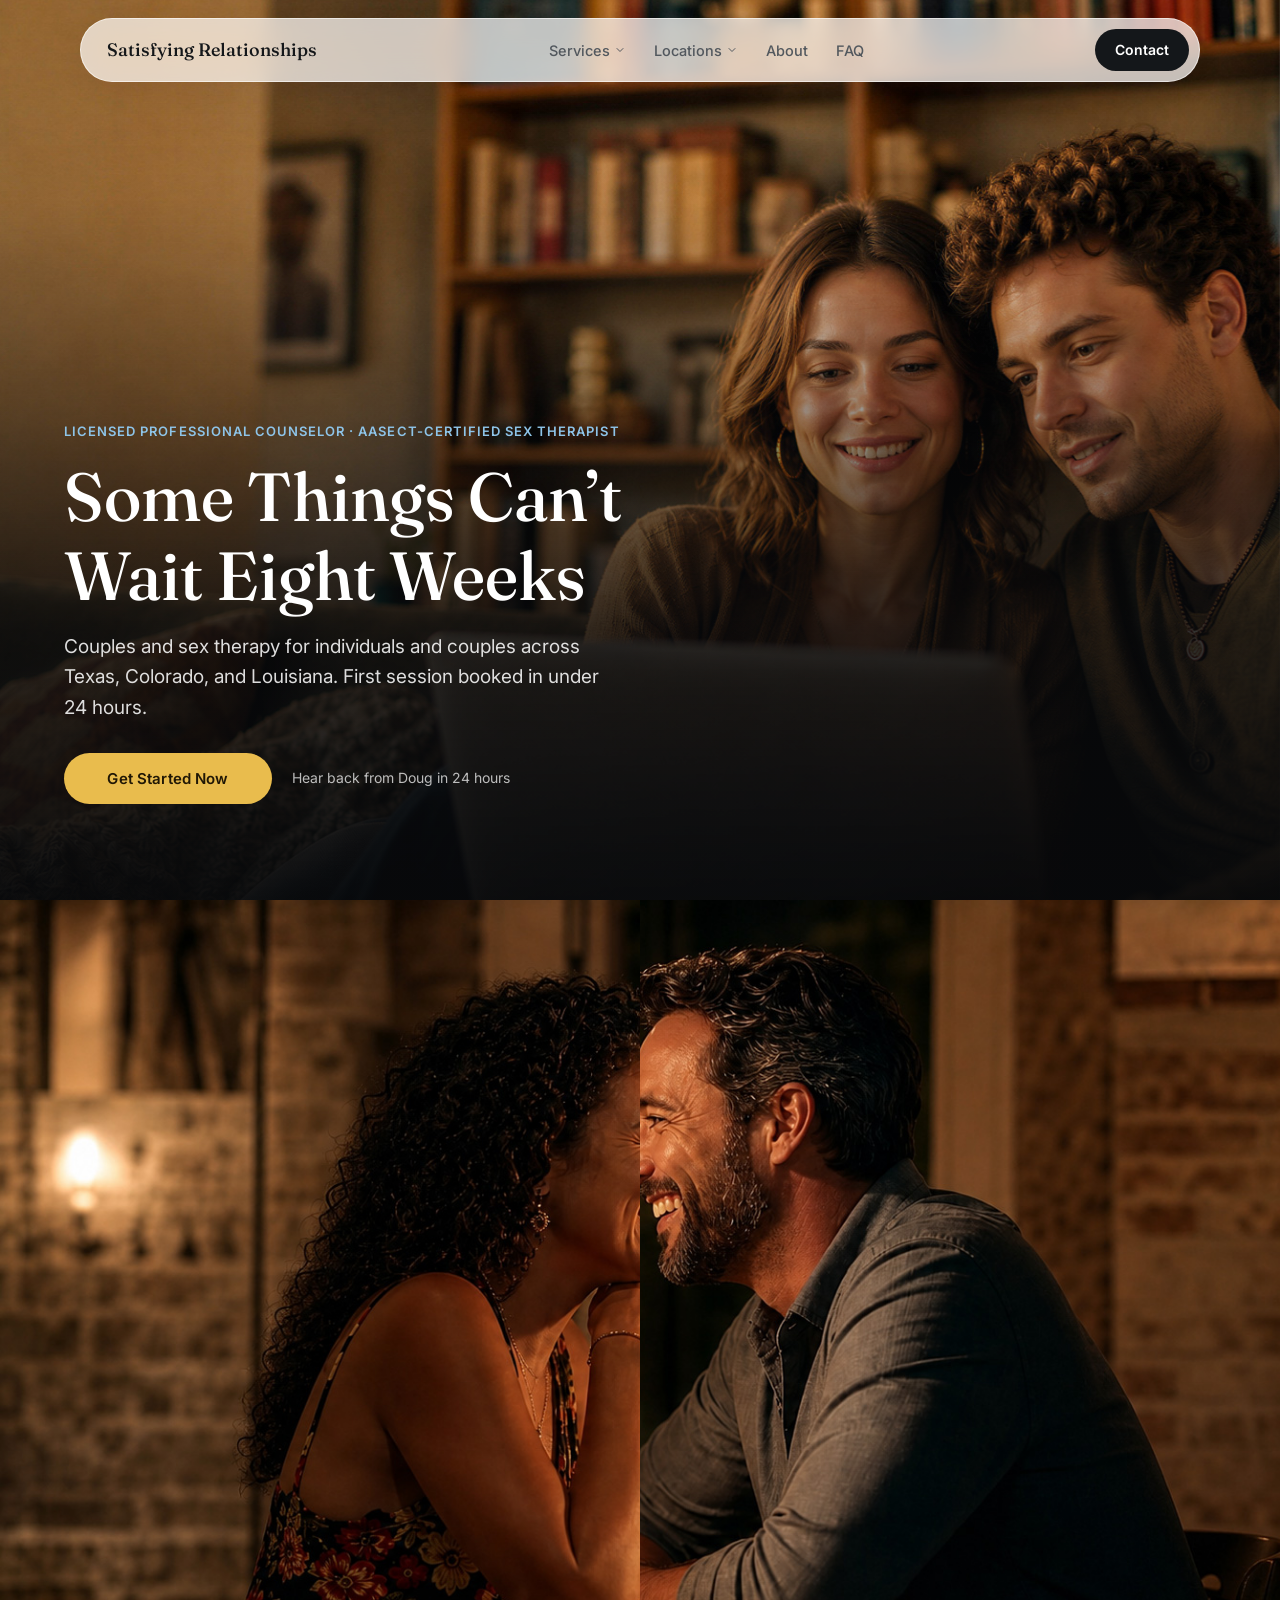
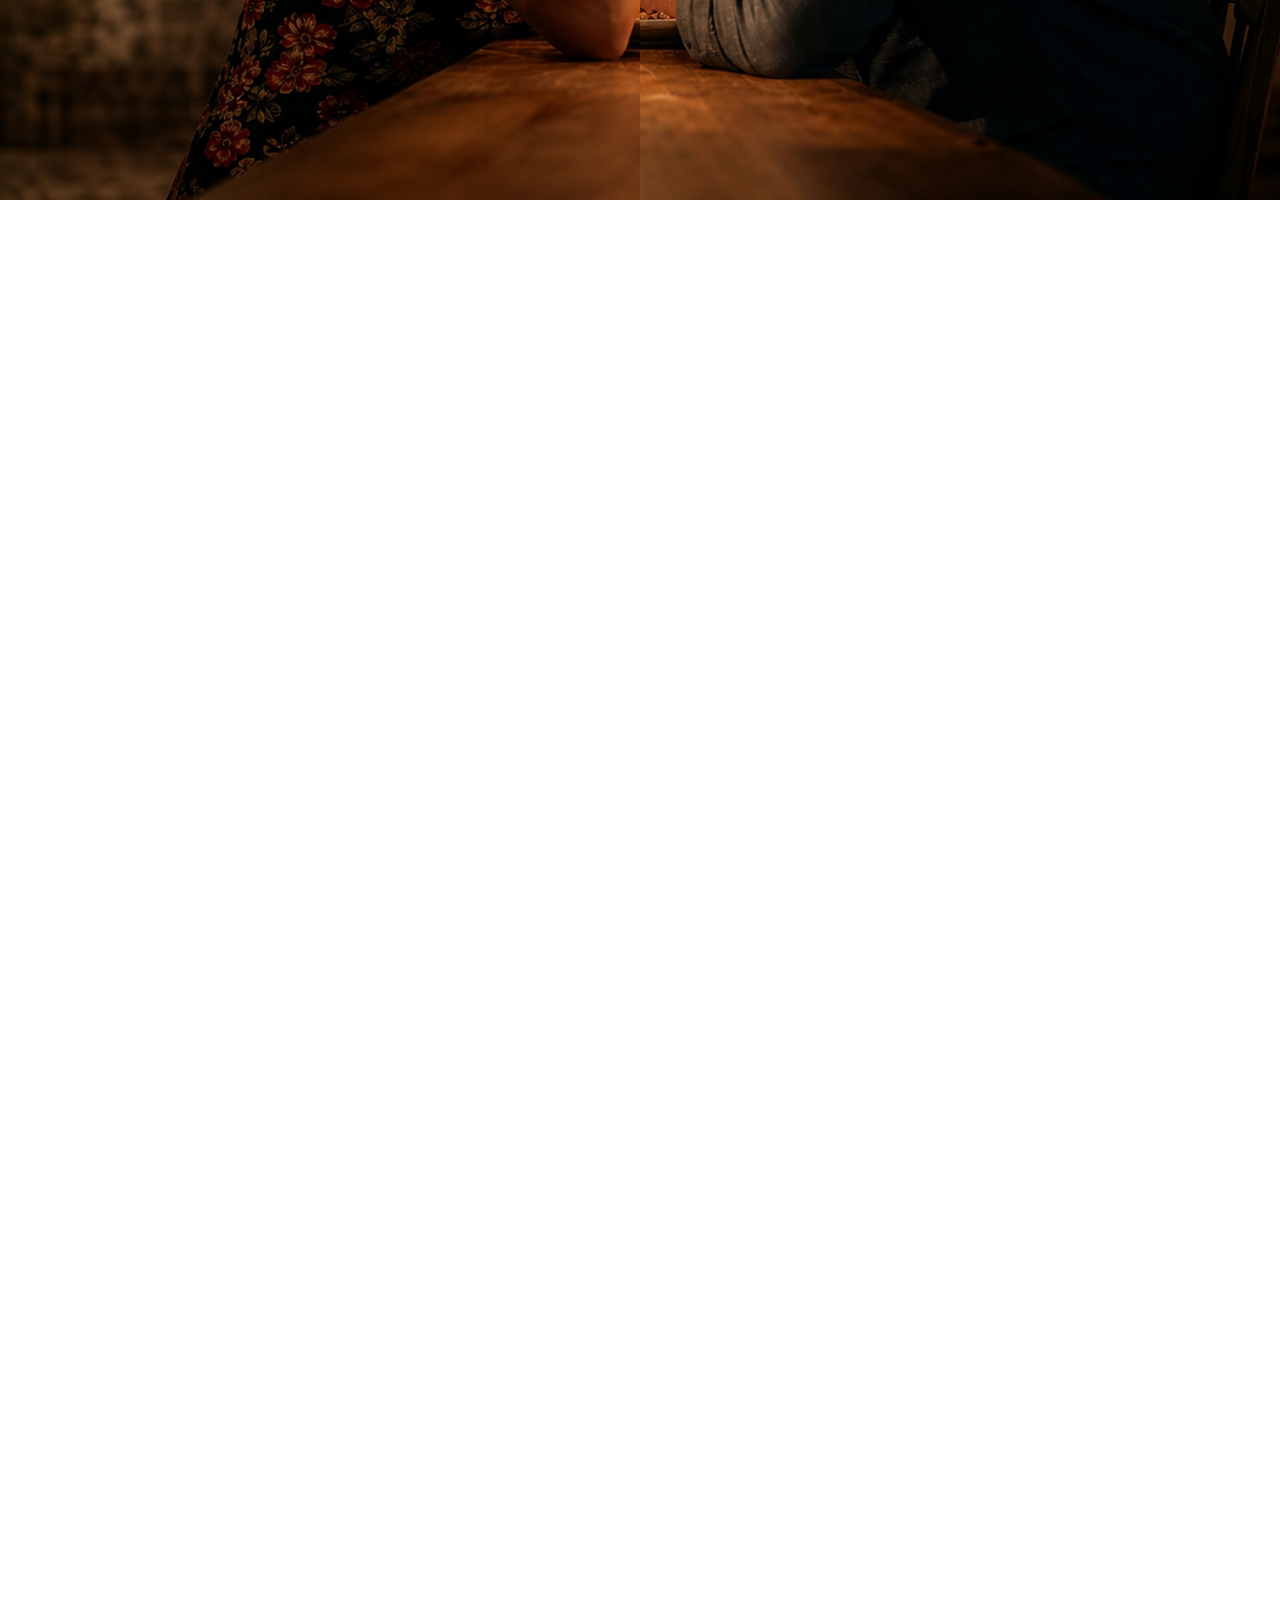
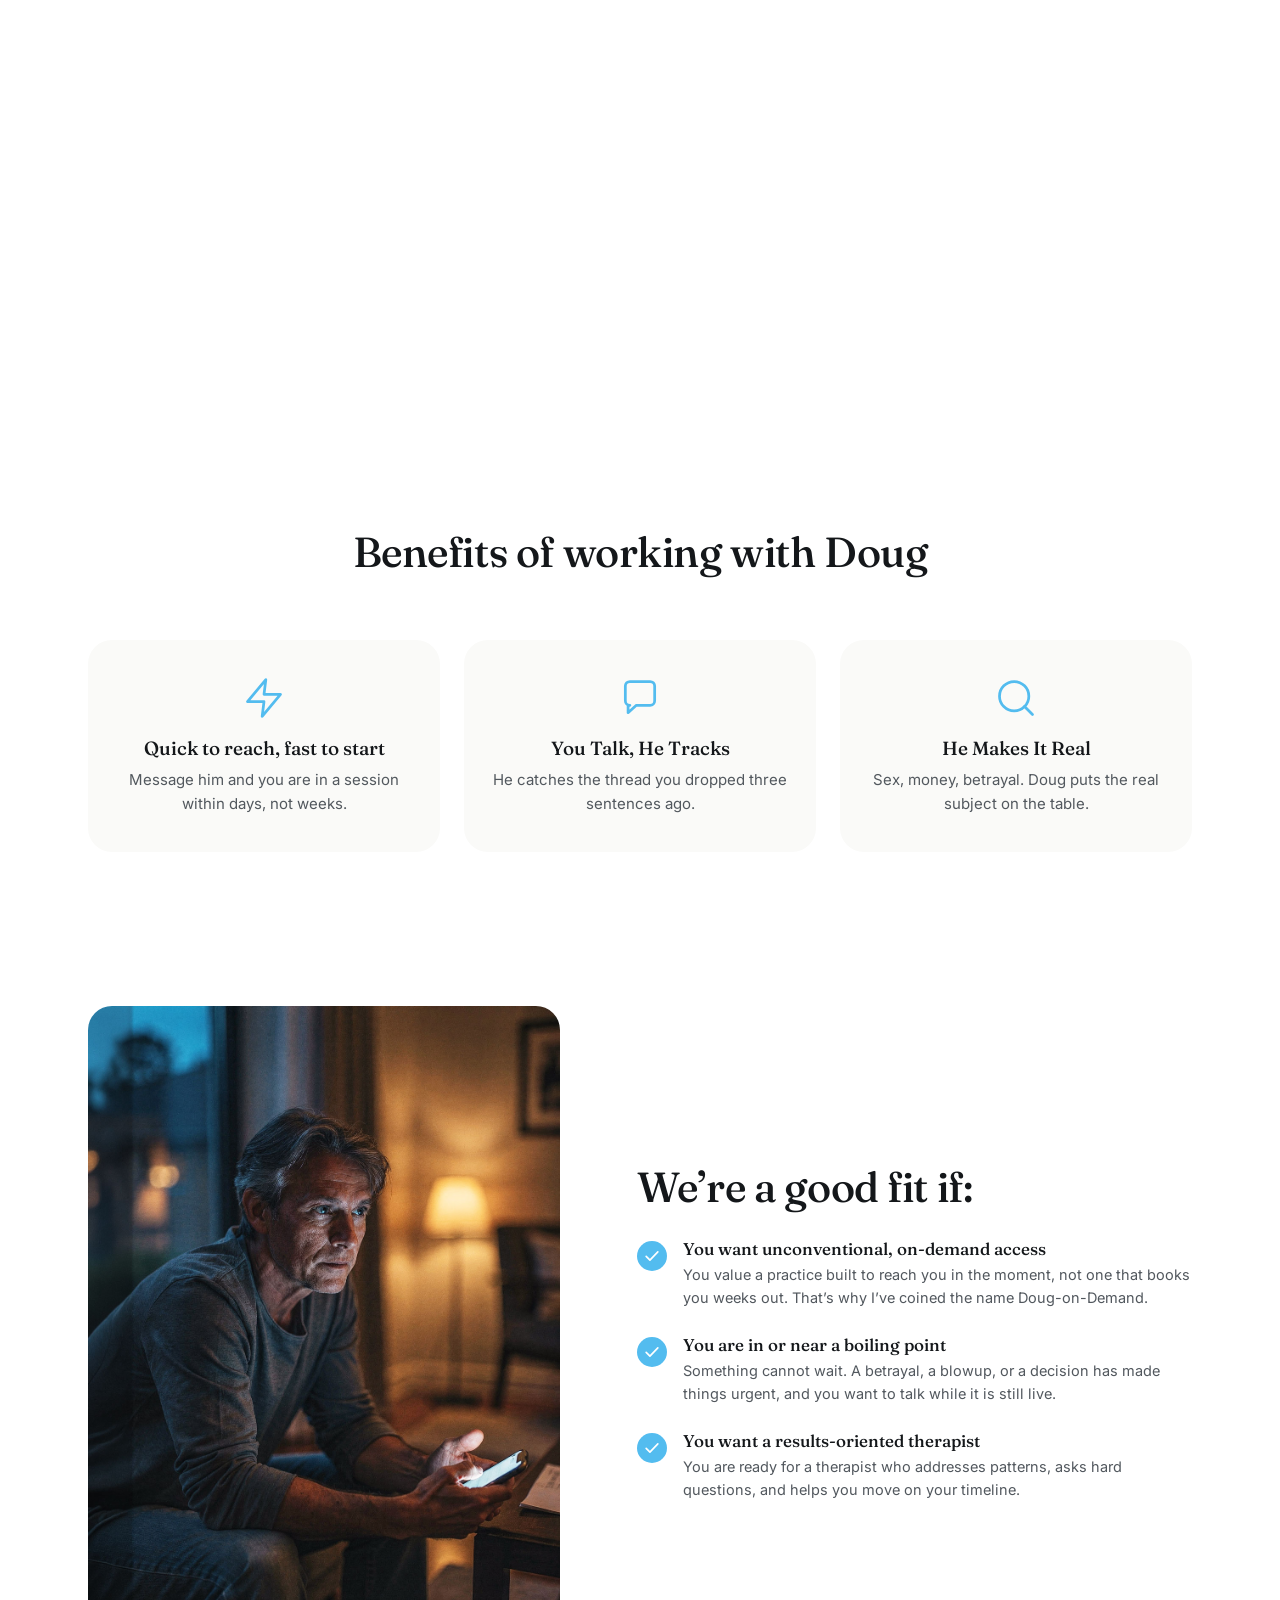
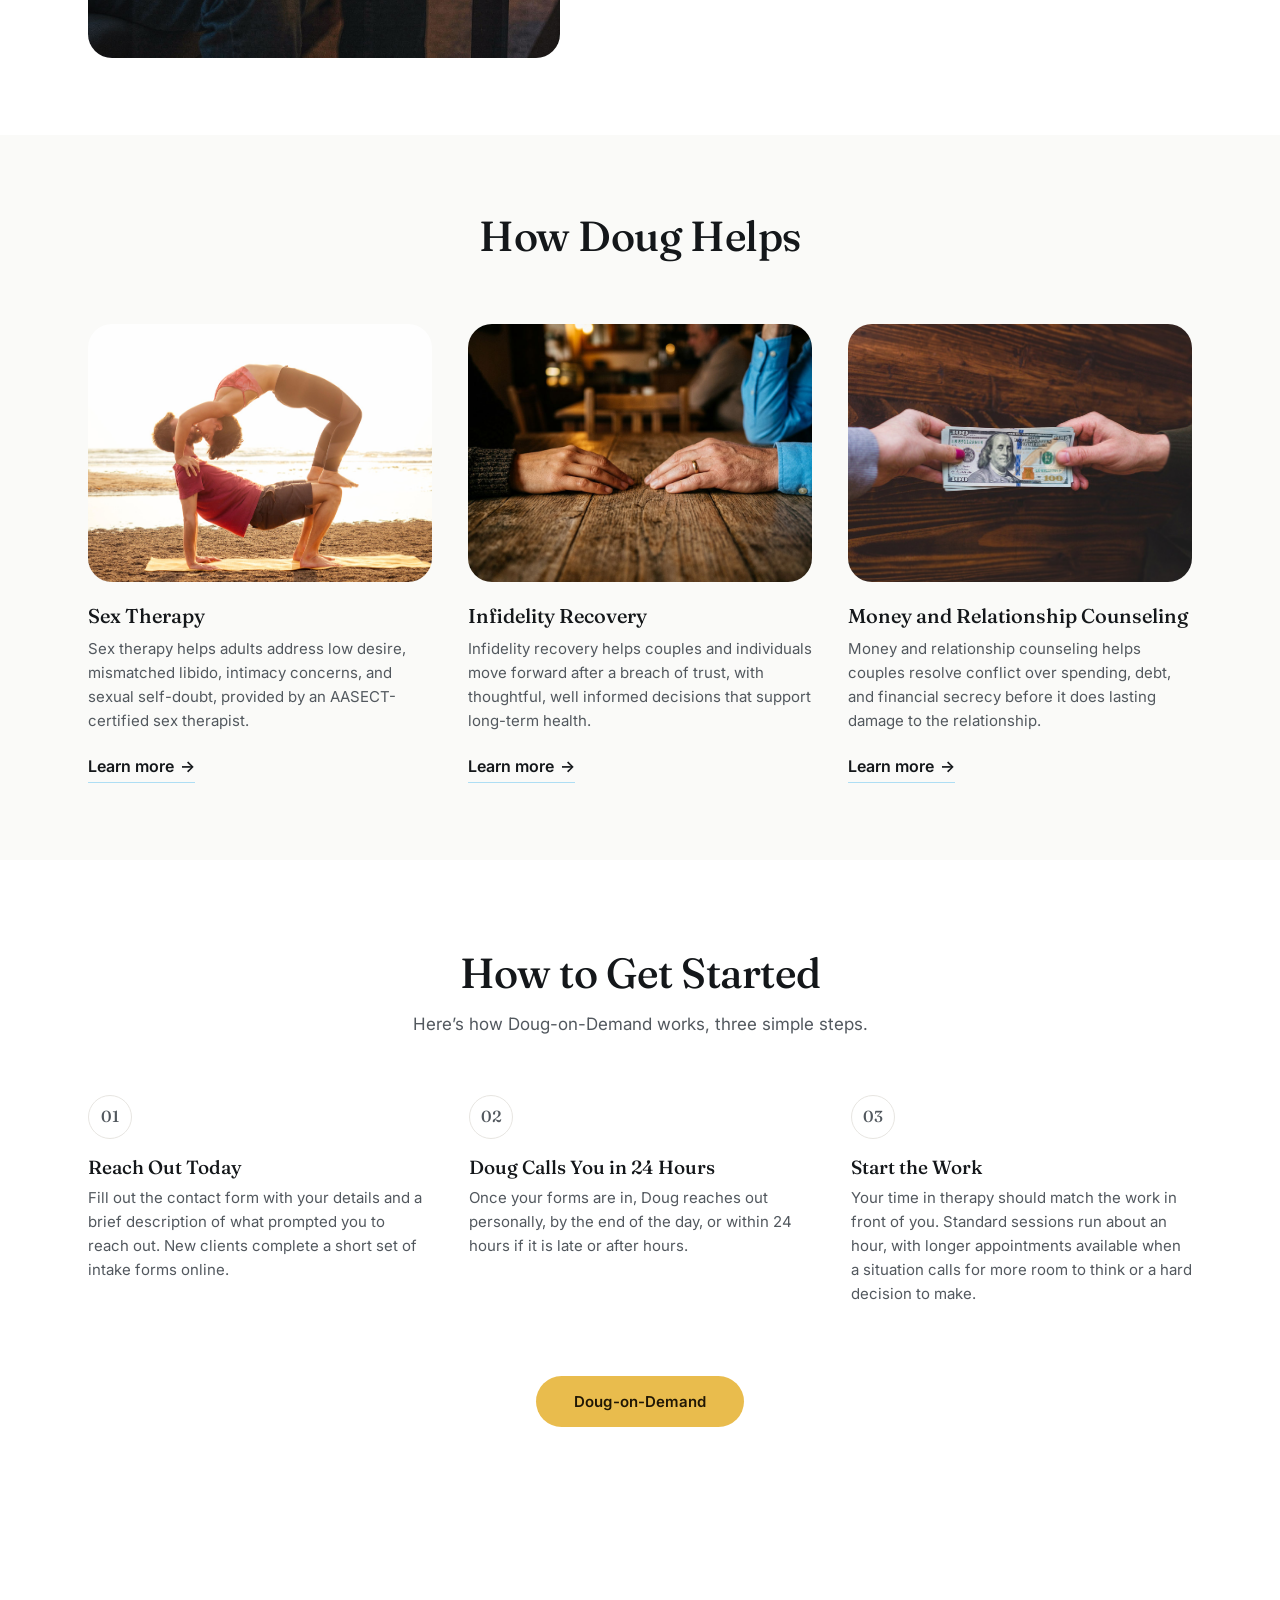
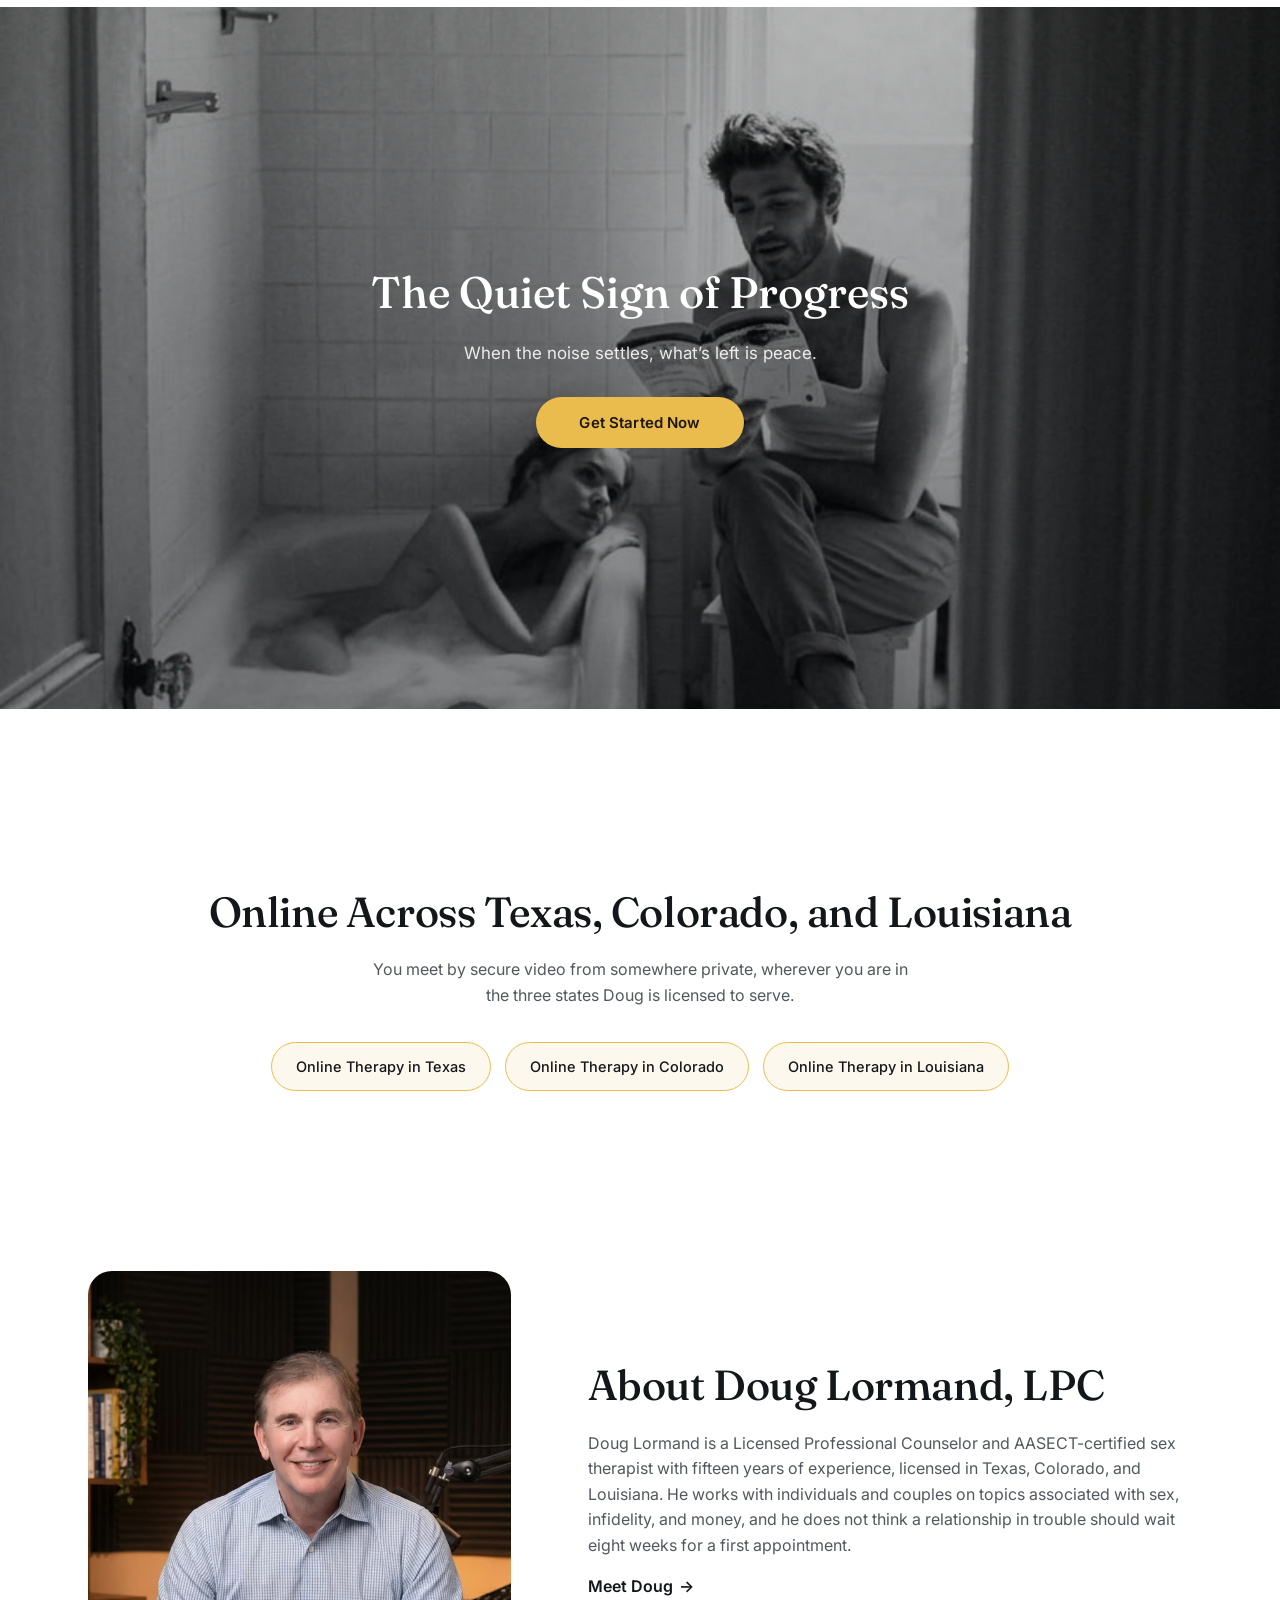
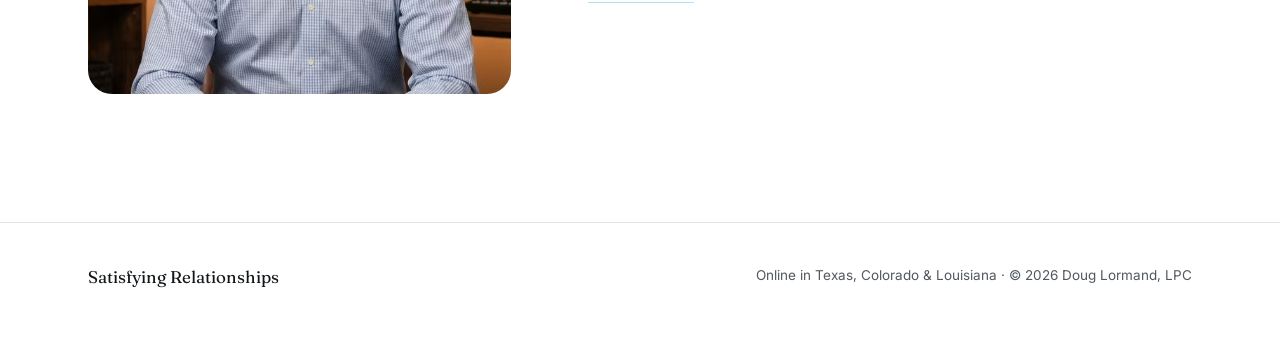
==== index.html @ 3d1a9725 "Swap About and Money & Relationship Counseling section photos Updates the About page hero to meet-do" ====
<!doctype html>
<html lang="en">
<head>
<meta charset="UTF-8">
<meta name="viewport" content="width=device-width, initial-scale=1.0">
<title>Satisfying Relationships &mdash; Doug Lormand, LPC</title>
<meta name="description" content="Couples and sex therapy for individuals and couples across Texas, Colorado, and Louisiana. First session booked in under 24 hours.">
<link rel="preconnect" href="https://fonts.googleapis.com">
<link rel="preconnect" href="https://fonts.gstatic.com" crossorigin>
<link href="https://fonts.googleapis.com/css2?family=Fraunces:ital,opsz,wght@0,9..144,400;0,9..144,500;0,9..144,600;1,9..144,400;1,9..144,500&family=Inter:wght@400;500;600&display=swap" rel="stylesheet">
<link rel="stylesheet" href="css/styles.css">
</head>
<body>

<a class="skip-link" href="#main">Skip to content</a>

<!-- ============ NAV ============ -->
<header class="nav" id="nav">
  <div class="nav__bar">
    <a class="nav__logo" href="#top">Satisfying Relationships</a>

    <nav class="nav__links" aria-label="Primary">
      <div class="nav__dropdown">
        <button class="nav__dropdown-trigger" aria-haspopup="true" aria-expanded="false">
          Services
          <svg class="nav__dropdown-chevron" viewBox="0 0 24 24" width="12" height="12" fill="none" stroke="currentColor" stroke-width="2"><path d="M6 9l6 6 6-6" stroke-linecap="round" stroke-linejoin="round"/></svg>
        </button>
        <div class="nav__dropdown-menu">
          <a href="sex-therapy.html">Sex Therapy</a>
          <a href="infidelity-recovery.html">Infidelity Recovery</a>
          <a href="money-counseling.html">Money &amp; Relationship Counseling</a>
        </div>
      </div>
      <div class="nav__dropdown">
        <button class="nav__dropdown-trigger" aria-haspopup="true" aria-expanded="false">
          Locations
          <svg class="nav__dropdown-chevron" viewBox="0 0 24 24" width="12" height="12" fill="none" stroke="currentColor" stroke-width="2"><path d="M6 9l6 6 6-6" stroke-linecap="round" stroke-linejoin="round"/></svg>
        </button>
        <div class="nav__dropdown-menu">
          <a href="texas.html">Texas</a>
          <a href="colorado.html">Colorado</a>
          <a href="louisiana.html">Louisiana</a>
        </div>
      </div>
      <a href="about.html">About</a>
      <a href="faq.html">FAQ</a>
    </nav>

    <a class="nav__contact" href="contact.html">Contact</a>

    <button class="nav__toggle" id="navToggle" aria-label="Open menu" aria-expanded="false" aria-controls="navMobile">
      <span></span><span></span><span></span>
    </button>
  </div>

  <div class="nav__mobile" id="navMobile">
    <span class="nav__mobile-label">Services</span>
    <a href="sex-therapy.html" class="nav__mobile-sublink">Sex Therapy</a>
    <a href="infidelity-recovery.html" class="nav__mobile-sublink">Infidelity Recovery</a>
    <a href="money-counseling.html" class="nav__mobile-sublink">Money &amp; Relationship Counseling</a>
    <span class="nav__mobile-label">Locations</span>
    <a href="texas.html" class="nav__mobile-sublink">Texas</a>
    <a href="colorado.html" class="nav__mobile-sublink">Colorado</a>
    <a href="louisiana.html" class="nav__mobile-sublink">Louisiana</a>
    <a href="about.html">About</a>
    <a href="faq.html">FAQ</a>
    <a href="contact.html">Contact</a>
  </div>
</header>

<main id="main">

  <!-- ============ 1. HERO ============ -->
  <section class="hero" id="top">
    <div class="hero__media">
      <img class="hero__bg" src="Images/hero-couple.jpg" alt="" role="presentation">
      <div class="hero__scrim"></div>
    </div>

    <div class="hero__video reveal" id="heroVideoTrigger" tabindex="0" role="button" aria-label="Play welcome video from Doug">
      <div class="hero__video-frame">
        <img class="hero__video-poster" src="Images/hero-background.jpg" alt="">
        <span class="hero__play" aria-hidden="true">
          <svg viewBox="0 0 24 24" width="20" height="20"><path d="M8 5v14l11-7z" fill="currentColor"/></svg>
        </span>
      </div>
      <p class="hero__video-label">Welcome,<br>meet Doug</p>
    </div>

    <div class="hero__content">
      <p class="hero__eyebrow reveal">Licensed Professional Counselor &middot; AASECT-Certified Sex Therapist</p>
      <h1 class="hero__headline reveal">Some Things Can&rsquo;t Wait Eight Weeks</h1>
      <p class="hero__sub reveal">Couples and sex therapy for individuals and couples across Texas, Colorado, and Louisiana. First session booked in under 24 hours.</p>
      <div class="hero__actions reveal">
        <doug-cta href="contact.html" label="Get Started Now" hover-label="Doug-on-Demand"></doug-cta>
        <p class="hero__note">Hear back from Doug in 24 hours</p>
      </div>
    </div>
  </section>

  <!-- ============ 2. PHILOSOPHY (pinned split/reunite) ============ -->
  <section class="philosophy" id="philosophy" aria-label="Doug's approach">
    <div class="philosophy__stage" id="philosophyStage">

      <div class="philosophy__pin" id="philosophyPin">
        <div class="philosophy__image-wrap">
          <div class="philosophy__half philosophy__half--left" id="philosophyLeft">
            <img src="Images/couple-split.jpg" alt="Couple, photographed together" loading="lazy">
          </div>
          <div class="philosophy__half philosophy__half--right" id="philosophyRight">
            <img src="Images/couple-split.jpg" alt="" role="presentation" loading="lazy">
          </div>
        </div>

        <div class="philosophy__text">
          <div class="philosophy__text-inner" id="philosophyTextInner">
            <p class="philosophy__quote">Every strong &lsquo;we&rsquo; starts with two people who know their own &lsquo;I&rsquo;</p>
            <p class="philosophy__body">Most couples come in speaking only in &ldquo;we.&rdquo; We fight. We shut down. We can&rsquo;t get past this. Doug&rsquo;s approach starts by separating that &ldquo;we&rdquo; back into two people, each with their own patterns, their own triggers, and their own choices. Pressure in a relationship &mdash; over sex, money, betrayal, expectation &mdash; is inevitable. But once each partner can see their own part clearly, how they respond to that pressure stops being automatic. It becomes a choice. That&rsquo;s where the real rebuilding starts.</p>
          </div>
          <div class="philosophy__closing" id="philosophyClosing">
            <p class="philosophy__closing-text">Rebuilding can start within 24 hours.</p>
            <doug-cta href="contact.html" label="Doug-on-Demand" hover-label="Get Started Now"></doug-cta>
          </div>
        </div>
      </div>

    </div>
  </section>

  <!-- ============ 3. BENEFITS ============ -->
  <section class="benefits">
    <div class="wrap">
      <h2 class="section-heading reveal">Benefits of working with Doug</h2>
      <div class="benefits__grid">

        <div class="benefit reveal">
          <span class="benefit__icon" aria-hidden="true">
            <svg viewBox="0 0 24 24" width="44" height="44" fill="none" stroke="currentColor" stroke-width="1.5" stroke-linecap="round" stroke-linejoin="round"><polygon points="13 2 3 14 12 14 11 22 21 10 12 10 13 2"/></svg>
          </span>
          <h3>Quick to reach, fast to start</h3>
          <p>Message him and you are in a session within days, not weeks.</p>
        </div>

        <div class="benefit reveal">
          <span class="benefit__icon" aria-hidden="true">
            <svg viewBox="0 0 24 24" width="44" height="44" fill="none" stroke="currentColor" stroke-width="1.5" stroke-linecap="round" stroke-linejoin="round"><path d="M4 5.5A2.5 2.5 0 0 1 6.5 3h11A2.5 2.5 0 0 1 20 5.5v8A2.5 2.5 0 0 1 17.5 16H10l-4.5 4v-4H6.5A2.5 2.5 0 0 1 4 13.5v-8Z"/></svg>
          </span>
          <h3>You Talk, He Tracks</h3>
          <p>He catches the thread you dropped three sentences ago.</p>
        </div>

        <div class="benefit reveal">
          <span class="benefit__icon" aria-hidden="true">
            <svg viewBox="0 0 24 24" width="44" height="44" fill="none" stroke="currentColor" stroke-width="1.5" stroke-linecap="round" stroke-linejoin="round"><circle cx="11" cy="11" r="8"/><line x1="21" y1="21" x2="16.65" y2="16.65"/></svg>
          </span>
          <h3>He Makes It Real</h3>
          <p>Sex, money, betrayal. Doug puts the real subject on the table.</p>
        </div>

      </div>
    </div>
  </section>

  <!-- ============ 4. GOOD FIT ============ -->
  <section class="good-fit">
    <div class="wrap good-fit__grid">
      <div class="good-fit__image reveal">
        <img class="good-fit__photo" src="Images/good-fit.jpg" alt="" role="presentation">
      </div>

      <div class="good-fit__content">
        <h2 class="section-heading reveal">We&rsquo;re a good fit if:</h2>

        <ul class="checklist">
          <li class="reveal">
            <span class="checklist__icon" aria-hidden="true">
              <svg viewBox="0 0 24 24" width="20" height="20" fill="none" stroke="currentColor" stroke-width="2"><path d="M5 12.5 9.5 17 19 7" stroke-linecap="round" stroke-linejoin="round"/></svg>
            </span>
            <div>
              <h3>You want unconventional, on-demand access</h3>
              <p>You value a practice built to reach you in the moment, not one that books you weeks out. That&rsquo;s why I&rsquo;ve coined the name Doug-on-Demand.</p>
            </div>
          </li>
          <li class="reveal">
            <span class="checklist__icon" aria-hidden="true">
              <svg viewBox="0 0 24 24" width="20" height="20" fill="none" stroke="currentColor" stroke-width="2"><path d="M5 12.5 9.5 17 19 7" stroke-linecap="round" stroke-linejoin="round"/></svg>
            </span>
            <div>
              <h3>You are in or near a boiling point</h3>
              <p>Something cannot wait. A betrayal, a blowup, or a decision has made things urgent, and you want to talk while it is still live.</p>
            </div>
          </li>
          <li class="reveal">
            <span class="checklist__icon" aria-hidden="true">
              <svg viewBox="0 0 24 24" width="20" height="20" fill="none" stroke="currentColor" stroke-width="2"><path d="M5 12.5 9.5 17 19 7" stroke-linecap="round" stroke-linejoin="round"/></svg>
            </span>
            <div>
              <h3>You want a results-oriented therapist</h3>
              <p>You are ready for a therapist who addresses patterns, asks hard questions, and helps you move on your timeline.</p>
            </div>
          </li>
        </ul>
      </div>
    </div>
  </section>

  <!-- ============ 5. HOW DOUG HELPS ============ -->
  <section class="services" id="how-doug-helps">
    <div class="wrap">
      <h2 class="section-heading reveal">How Doug Helps</h2>

      <div class="services__grid">
        <article class="service-card reveal">
          <img class="service-card__image" src="Images/sex-therapy-home.jpg" alt="" role="presentation">
          <h3>Sex Therapy</h3>
          <p>Sex therapy helps adults address low desire, mismatched libido, intimacy concerns, and sexual self-doubt, provided by an AASECT-certified sex therapist.</p>
          <a class="text-link" href="sex-therapy.html">Learn more <span aria-hidden="true">&rarr;</span></a>
        </article>

        <article class="service-card reveal">
          <img class="service-card__image" src="Images/infidelity-recovery.jpg" alt="" role="presentation">
          <h3>Infidelity Recovery</h3>
          <p>Infidelity recovery helps couples and individuals move forward after a breach of trust, with thoughtful, well informed decisions that support long-term health.</p>
          <a class="text-link" href="infidelity-recovery.html">Learn more <span aria-hidden="true">&rarr;</span></a>
        </article>

        <article class="service-card reveal">
          <img class="service-card__image" src="Images/money-fight2.jpg" alt="" role="presentation">
          <h3>Money and Relationship Counseling</h3>
          <p>Money and relationship counseling helps couples resolve conflict over spending, debt, and financial secrecy before it does lasting damage to the relationship.</p>
          <a class="text-link" href="money-counseling.html">Learn more <span aria-hidden="true">&rarr;</span></a>
        </article>
      </div>
    </div>
  </section>

  <!-- ============ 6. HOW TO GET STARTED ============ -->
  <section class="get-started" id="get-started">
    <div class="wrap">
      <h2 class="section-heading reveal">How to Get Started</h2>
      <p class="get-started__intro reveal">Here&rsquo;s how Doug-on-Demand works, three simple steps.</p>

      <div class="steps__wrap" id="stepsWrap">
        <svg class="steps__line" id="stepsLine" aria-hidden="true">
          <path class="steps__line-path" id="stepsLinePath"></path>
        </svg>

        <ol class="steps">
          <li class="step reveal">
            <span class="step__badge" data-step-badge="0"><span class="step__number">01</span></span>
            <h3>Reach Out Today</h3>
            <p>Fill out the contact form with your details and a brief description of what prompted you to reach out. New clients complete a short set of intake forms online.</p>
          </li>
          <li class="step reveal">
            <span class="step__badge" data-step-badge="1"><span class="step__number">02</span></span>
            <h3>Doug Calls You in 24 Hours</h3>
            <p>Once your forms are in, Doug reaches out personally, by the end of the day, or within 24 hours if it is late or after hours.</p>
          </li>
          <li class="step reveal">
            <span class="step__badge" data-step-badge="2"><span class="step__number">03</span></span>
            <h3>Start the Work</h3>
            <p>Your time in therapy should match the work in front of you. Standard sessions run about an hour, with longer appointments available when a situation calls for more room to think or a hard decision to make.</p>
          </li>
        </ol>
      </div>

      <div class="get-started__cta reveal">
        <doug-cta href="contact.html" label="Doug-on-Demand" hover-label="Get Started Now"></doug-cta>
      </div>
    </div>
  </section>

  <!-- ============ 7. QUIET SIGN OF PROGRESS ============ -->
  <section class="quiet-progress">
    <img class="quiet-progress__bg" src="Images/bath-reading-couple.jpg" alt="A couple at home, at ease &mdash; one reading, one in the bath.">
    <div class="quiet-progress__scrim"></div>
    <div class="quiet-progress__content reveal">
      <h2>The Quiet Sign of Progress</h2>
      <p>When the noise settles, what&rsquo;s left is peace.</p>
      <doug-cta href="contact.html" label="Get Started Now" hover-label="Doug-on-Demand"></doug-cta>
    </div>
  </section>

  <!-- ============ 8. LOCATIONS ============ -->
  <section class="locations">
    <div class="wrap">
      <h2 class="section-heading reveal">Online Across Texas, Colorado, and Louisiana</h2>
      <p class="locations__sub reveal">You meet by secure video from somewhere private, wherever you are in the three states Doug is licensed to serve.</p>

      <div class="locations__pills reveal">
        <a href="texas.html">Online Therapy in Texas</a>
        <a href="colorado.html">Online Therapy in Colorado</a>
        <a href="louisiana.html">Online Therapy in Louisiana</a>
      </div>
    </div>
  </section>

  <!-- ============ 9. ABOUT ============ -->
  <section class="about" id="about">
    <div class="wrap about__grid">
      <div class="about__image reveal">
        <img src="Images/doug-headshot.jpg" alt="Doug Lormand, LPC">
      </div>
      <div class="about__content reveal">
        <h2 class="section-heading">About Doug Lormand, LPC</h2>
        <p>Doug Lormand is a Licensed Professional Counselor and AASECT-certified sex therapist with fifteen years of experience, licensed in Texas, Colorado, and Louisiana. He works with individuals and couples on topics associated with sex, infidelity, and money, and he does not think a relationship in trouble should wait eight weeks for a first appointment.</p>
        <a class="text-link" href="about.html">Meet Doug <span aria-hidden="true">&rarr;</span></a>
      </div>
    </div>
  </section>

</main>

<footer class="footer">
  <div class="wrap footer__row">
    <span class="footer__logo">Satisfying Relationships</span>
    <span class="footer__meta">Online in Texas, Colorado &amp; Louisiana &middot; &copy; <span id="year"></span> Doug Lormand, LPC</span>
  </div>
</footer>

<!-- ============ VIDEO LIGHTBOX ============ -->
<div class="lightbox" id="videoLightbox" aria-hidden="true">
  <div class="lightbox__backdrop" data-close></div>
  <div class="lightbox__panel" role="dialog" aria-modal="true" aria-label="Welcome video from Doug">
    <button class="lightbox__close" data-close aria-label="Close video">
      <svg viewBox="0 0 24 24" width="18" height="18" fill="none" stroke="currentColor" stroke-width="2"><path d="M5 5l14 14M19 5 5 19" stroke-linecap="round"/></svg>
    </button>
    <!-- Placeholder video element: no source file yet. Swap the <source> src once Doug's welcome video is produced. -->
    <video class="lightbox__video" id="lightboxVideo" controls playsinline poster="Images/hero-background.jpg">
      <source src="" type="video/mp4">
    </video>
  </div>
</div>

<script src="js/doug-cta.js"></script>
<script src="js/main.js"></script>
</body>
</html>
---- css/styles.css ----
/* ============================================================
   Satisfying Relationships — Design tokens
   ============================================================ */
:root {
  --color-bg: #ffffff;
  --color-text: #14171a;
  --color-text-soft: #52585e;
  --color-border: #e7e5e1;
  --color-accent: #53BCEF;
  --color-accent-soft: rgba(83, 188, 239, 0.14);
  --color-accent-line: rgba(83, 188, 239, 0.45);
  --color-accent-hero: #8EC4E8; /* hero text keeps the original blue, unaffected by the accent update above */
  --step-line-color: #53BCEF; /* How to Get Started connector line + badges */

  --cta-gold: #E9BC4D;
  --cta-gold-deep: #D89A17;
  --cta-text: #201705;

  --radius-xl: 32px;
  --radius-lg: 24px;
  --radius-md: 16px;
  --radius-sm: 10px;
  --radius-pill: 999px;

  --font-display: 'Fraunces', Georgia, serif;
  --font-body: 'Inter', -apple-system, BlinkMacSystemFont, 'Segoe UI', sans-serif;

  --wrap-max: 1200px;
  --ease: cubic-bezier(0.22, 1, 0.36, 1);
}

* { box-sizing: border-box; }
html { scroll-behavior: smooth; }

@media (prefers-reduced-motion: reduce) {
  html { scroll-behavior: auto; }
  * { animation-duration: 0.001ms !important; animation-iteration-count: 1 !important; transition-duration: 0.001ms !important; }
}

body {
  margin: 0;
  background: var(--color-bg);
  color: var(--color-text);
  font-family: var(--font-body);
  font-size: 16px;
  line-height: 1.6;
  -webkit-font-smoothing: antialiased;
}

img { max-width: 100%; display: block; }

h1, h2, h3 {
  font-family: var(--font-display);
  font-weight: 500;
  line-height: 1.15;
  margin: 0 0 0.5em;
  color: var(--color-text);
}

p { margin: 0 0 1em; color: var(--color-text-soft); }

a { color: inherit; text-decoration: none; }

.wrap {
  max-width: var(--wrap-max);
  margin: 0 auto;
  padding: 0 clamp(20px, 5vw, 48px);
}
.wrap--narrow { max-width: 800px; }

.section-heading {
  font-size: clamp(28px, 3.4vw, 42px);
  letter-spacing: -0.01em;
}

.skip-link {
  position: absolute;
  top: -60px;
  left: 16px;
  background: var(--color-text);
  color: #fff;
  padding: 10px 18px;
  border-radius: var(--radius-sm);
  z-index: 2000;
  transition: top 0.2s var(--ease);
}
.skip-link:focus { top: 16px; }

/* Neutral placeholder used for images not yet supplied */
.img-placeholder {
  background: #e4e4e1;
  border-radius: var(--radius-lg);
  width: 100%;
}

.text-link {
  display: inline-flex;
  align-items: center;
  gap: 6px;
  font-weight: 600;
  color: var(--color-text);
  border-bottom: 1px solid var(--color-accent-line);
  padding-bottom: 2px;
  transition: border-color 0.2s var(--ease), gap 0.2s var(--ease);
}
.text-link:hover { border-color: var(--color-text); gap: 10px; }

/* ============================================================
   Scroll-reveal (intro animation) — fade-up with a staggered
   settle, matching the ovo-stillpoint reference: elements arrive
   in sequence rather than all at once.
   ============================================================ */
.reveal {
  opacity: 0;
  transform: translateY(20px);
  transition: opacity 0.9s var(--ease), transform 0.9s var(--ease);
}
.reveal.is-visible {
  opacity: 1;
  transform: translateY(0);
}

/* Grouped items (3-up grids/lists) settle one after another */
.benefits__grid .benefit:nth-child(1) { transition-delay: 0.05s; }
.benefits__grid .benefit:nth-child(2) { transition-delay: 0.18s; }
.benefits__grid .benefit:nth-child(3) { transition-delay: 0.31s; }

/* Benefit cards read as sliding in from the side, one at a time
   (the delays above), rather than the generic fade-up. */
.benefits__grid .benefit.reveal { transform: translateY(48px); }
.benefits__grid .benefit.reveal.is-visible { transform: translateY(0); }

/* Good-fit photo slides in from the left instead of the generic fade-up. */
.good-fit__image.reveal { transform: translateX(-48px); }
.good-fit__image.reveal.is-visible { transform: translateX(0); }

.checklist li:nth-child(1) { transition-delay: 0.05s; }
.checklist li:nth-child(2) { transition-delay: 0.18s; }
.checklist li:nth-child(3) { transition-delay: 0.31s; }

.services__grid .service-card:nth-child(1) { transition-delay: 0.05s; }
.services__grid .service-card:nth-child(2) { transition-delay: 0.18s; }
.services__grid .service-card:nth-child(3) { transition-delay: 0.31s; }

.steps .step:nth-child(1) { transition-delay: 0.05s; }
.steps .step:nth-child(2) { transition-delay: 0.18s; }
.steps .step:nth-child(3) { transition-delay: 0.31s; }

/* Hero content arrives as its own staggered sequence on load,
   independent of scroll — badge, then headline, then supporting
   copy, then the CTA row, then the video. */
.hero__eyebrow.reveal { transition-delay: 0.1s; }
.hero__headline.reveal { transition-delay: 0.28s; }
.hero__sub.reveal { transition-delay: 0.48s; }
.hero__actions.reveal { transition-delay: 0.66s; }
.hero__video.reveal { transition-delay: 0.84s; }

/* ============================================================
   NAV — rounded floating bar
   ============================================================ */
.nav {
  position: fixed;
  top: 18px;
  left: 50%;
  transform: translateX(-50%);
  width: min(1120px, 94%);
  z-index: 1000;
}

.nav__bar {
  display: flex;
  align-items: center;
  justify-content: space-between;
  gap: 24px;
  background: rgba(255, 255, 255, 0.72);
  backdrop-filter: blur(16px) saturate(1.4);
  -webkit-backdrop-filter: blur(16px) saturate(1.4);
  border: 1px solid rgba(255, 255, 255, 0.6);
  border-radius: var(--radius-pill);
  padding: 10px 10px 10px 26px;
  box-shadow: 0 10px 30px rgba(20, 23, 26, 0.06);
  transition: box-shadow 0.3s var(--ease), background 0.3s var(--ease);
}

.nav.is-scrolled .nav__bar {
  box-shadow: 0 14px 40px rgba(20, 23, 26, 0.10);
  background: rgba(255, 255, 255, 0.88);
}

.nav__logo {
  font-family: var(--font-display);
  font-size: 18px;
  font-weight: 500;
  white-space: nowrap;
}

.nav__links {
  display: flex;
  align-items: center;
  gap: 28px;
  font-size: 14.5px;
  font-weight: 500;
}
.nav__links a { color: var(--color-text-soft); transition: color 0.2s var(--ease); }
.nav__links a:hover { color: var(--color-text); }

.nav__contact {
  background: var(--color-text);
  color: #fff;
  font-size: 14px;
  font-weight: 600;
  padding: 10px 20px;
  border-radius: var(--radius-pill);
  white-space: nowrap;
  transition: opacity 0.2s var(--ease);
}
.nav__contact:hover { opacity: 0.85; }

.nav__toggle {
  display: none;
  flex-direction: column;
  justify-content: center;
  gap: 5px;
  width: 40px;
  height: 40px;
  border-radius: 50%;
  border: none;
  background: transparent;
  cursor: pointer;
}
.nav__toggle span {
  display: block;
  width: 18px;
  height: 2px;
  background: var(--color-text);
  margin: 0 auto;
  transition: transform 0.25s var(--ease), opacity 0.25s var(--ease);
}
.nav.is-open .nav__toggle span:nth-child(1) { transform: translateY(7px) rotate(45deg); }
.nav.is-open .nav__toggle span:nth-child(2) { opacity: 0; }
.nav.is-open .nav__toggle span:nth-child(3) { transform: translateY(-7px) rotate(-45deg); }

.nav__mobile {
  display: none;
  flex-direction: column;
  gap: 4px;
  background: rgba(255, 255, 255, 0.92);
  backdrop-filter: blur(16px);
  border-radius: var(--radius-lg);
  margin-top: 10px;
  padding: 14px 10px;
  box-shadow: 0 14px 40px rgba(20, 23, 26, 0.10);
  max-height: 0;
  overflow: hidden;
  opacity: 0;
  transition: max-height 0.35s var(--ease), opacity 0.3s var(--ease), padding 0.35s var(--ease);
}
.nav__mobile a {
  padding: 12px 16px;
  border-radius: var(--radius-sm);
  font-weight: 500;
  font-size: 15px;
}
.nav__mobile a:hover { background: var(--color-accent-soft); }

.nav__mobile-label {
  padding: 12px 16px 0;
  font-size: 12px;
  font-weight: 600;
  letter-spacing: 0.04em;
  text-transform: uppercase;
  color: var(--color-text-soft);
}
.nav__mobile-sublink { padding-left: 28px !important; }

/* Services dropdown — hover on desktop, tap-to-toggle (via .is-open) on touch */
.nav__dropdown { position: relative; }
.nav__dropdown-trigger {
  display: flex;
  align-items: center;
  gap: 4px;
  background: none;
  border: none;
  padding: 0;
  font: inherit;
  color: var(--color-text-soft);
  cursor: pointer;
  transition: color 0.2s var(--ease);
}
.nav__dropdown-trigger:hover { color: var(--color-text); }
.nav__dropdown-chevron { transition: transform 0.2s var(--ease); }
.nav__dropdown:hover .nav__dropdown-chevron,
.nav__dropdown.is-open .nav__dropdown-chevron { transform: rotate(180deg); }

.nav__dropdown-menu {
  position: absolute;
  top: calc(100% + 16px);
  left: 50%;
  transform: translateX(-50%) translateY(-6px);
  background: rgba(255, 255, 255, 0.96);
  backdrop-filter: blur(16px);
  border-radius: var(--radius-md);
  box-shadow: 0 14px 40px rgba(20, 23, 26, 0.12);
  padding: 8px;
  min-width: 200px;
  opacity: 0;
  pointer-events: none;
  transition: opacity 0.2s var(--ease), transform 0.2s var(--ease);
}
/* Invisible bridge over the gap between the trigger and the menu — without
   this, moving the mouse straight down from the trigger crosses empty space
   that isn't part of .nav__dropdown, breaking :hover before the menu is reached. */
.nav__dropdown-menu::before {
  content: "";
  position: absolute;
  top: -16px;
  left: 0;
  right: 0;
  height: 16px;
  pointer-events: auto;
}
.nav__dropdown:hover .nav__dropdown-menu,
.nav__dropdown.is-open .nav__dropdown-menu {
  opacity: 1;
  pointer-events: auto;
  transform: translateX(-50%) translateY(0);
}
.nav__dropdown-menu a {
  display: block;
  padding: 10px 14px;
  border-radius: var(--radius-sm);
  font-size: 14.5px;
  font-weight: 500;
  color: var(--color-text-soft);
  white-space: nowrap;
}
.nav__dropdown-menu a:hover { background: var(--color-accent-soft); color: var(--color-text); }

.nav.is-open .nav__mobile {
  display: flex;
  max-height: 400px;
  opacity: 1;
}

@media (max-width: 880px) {
  .nav__links { display: none; }
  .nav__contact { display: none; }
  .nav__toggle { display: flex; }
}

/* ============================================================
   HERO
   ============================================================ */
.hero {
  position: relative;
  min-height: 100svh;
  display: flex;
  align-items: flex-end;
  overflow: hidden;
  color: #fff;
}

.hero__media { position: absolute; inset: 0; z-index: 0; }
.hero__bg {
  width: 100%;
  height: 100%;
  object-fit: cover;
  transform: scale(1.06);
  animation: hero-settle 1.6s var(--ease) forwards;
}
@keyframes hero-settle { to { transform: scale(1); } }

.hero__scrim {
  position: absolute;
  inset: 0;
  background: linear-gradient(to top, rgba(8, 9, 11, 0.94) 0%, rgba(8, 9, 11, 0.82) 30%, rgba(8, 9, 11, 0.4) 55%, rgba(8, 9, 11, 0.05) 78%, rgba(8, 9, 11, 0) 100%);
}

.hero__content {
  position: relative;
  z-index: 2;
  width: 100%;
  padding: 0 clamp(20px, 6vw, 64px) clamp(56px, 8vw, 96px);
  padding-right: clamp(20px, 20vw, 240px);
  max-width: 900px;
}

@media (max-width: 780px) {
  .hero__content { padding-right: clamp(20px, 6vw, 64px); }
}

.hero__eyebrow {
  font-size: 13px;
  letter-spacing: 0.08em;
  text-transform: uppercase;
  font-weight: 600;
  color: var(--color-accent-hero);
  margin-bottom: 16px;
}

.hero__headline {
  font-size: clamp(38px, 6vw, 68px);
  color: #fff;
  margin-bottom: 18px;
  max-width: 14ch;
}

.hero__sub {
  font-size: clamp(16px, 1.6vw, 19px);
  color: rgba(255, 255, 255, 0.86);
  max-width: 46ch;
  margin-bottom: 30px;
}

.hero__actions { display: flex; align-items: center; gap: 20px; flex-wrap: wrap; }

.hero__note {
  margin: 0;
  font-size: 14px;
  color: rgba(255, 255, 255, 0.72);
}

.hero__video {
  position: absolute;
  right: clamp(20px, 6vw, 64px);
  bottom: clamp(56px, 8vw, 96px);
  z-index: 2;
  display: flex;
  flex-direction: row-reverse;
  align-items: center;
  gap: 16px;
  cursor: pointer;
}

.hero__video-frame {
  position: relative;
  width: 175px;
  height: 175px;
  border-radius: var(--radius-lg);
  overflow: hidden;
  border: 2px solid rgba(255, 255, 255, 0.5);
  box-shadow: 0 12px 34px rgba(0, 0, 0, 0.35);
}

.hero__video-poster {
  width: 100%;
  height: 100%;
  object-fit: cover;
  filter: brightness(0.7);
  transition: transform 0.4s var(--ease);
}
.hero__video:hover .hero__video-poster { transform: scale(1.06); }

.hero__play {
  position: absolute;
  inset: 0;
  display: flex;
  align-items: center;
  justify-content: center;
  color: var(--color-text);
  background: rgba(255, 255, 255, 0.92);
  width: 50px;
  height: 50px;
  border-radius: 50%;
  margin: auto;
  transition: transform 0.25s var(--ease), background 0.25s var(--ease);
}
.hero__video:hover .hero__play { transform: scale(1.08); background: #fff; }

.hero__video-label {
  margin: 0;
  font-family: var(--font-display);
  font-style: italic;
  font-size: 15px;
  line-height: 1.3;
  color: rgba(255, 255, 255, 0.92);
  text-align: right;
}

@media (max-width: 780px) {
  .hero__video { position: static; transform: none; flex-direction: row; margin: 110px clamp(20px, 6vw, 64px) 0; }
  .hero__video-label { text-align: left; }
  .hero__content { padding-top: 40px; }
  .hero { align-items: flex-end; flex-direction: column; justify-content: flex-end; }
}

/* ============================================================
   PHILOSOPHY — pinned split / reunite
   ============================================================ */
.philosophy { background: var(--color-bg); }

.philosophy__stage {
  position: relative;
  height: 300vh;
}

.philosophy__pin {
  position: sticky;
  top: 0;
  height: 100svh;
  overflow: hidden;
}

.philosophy__image-wrap {
  position: absolute;
  inset: 0;
  z-index: 2;
  pointer-events: none; /* the wrapper spans the full gap too — only the halves themselves should hit-test */
}

.philosophy__half {
  position: absolute;
  top: 0;
  width: 50%;
  height: 100%;
  overflow: hidden;
  will-change: transform;
  pointer-events: auto;
}
.philosophy__half img {
  height: 100%;
  width: 200%;
  max-width: none;
  object-fit: cover;
}

.philosophy__half--left {
  left: 0;
  clip-path: inset(0 0 0 0);
}
.philosophy__half--left img { object-position: left center; }

.philosophy__half--right {
  right: 0;
  clip-path: inset(0 0 0 0);
}
.philosophy__half--right img { width: 200%; margin-left: -100%; object-position: right center; }

.philosophy__text {
  position: absolute;
  inset: 0;
  z-index: 1;
  display: grid;
  grid-template-areas: "stack";
  place-items: center;
  padding: 0 clamp(24px, 8vw, 90px);
  pointer-events: none;
}

/* Both blocks stack on the same center point — only one is ever
   meaningfully visible, each animated independently by JS. */
.philosophy__text-inner,
.philosophy__closing {
  grid-area: stack;
}

/* No animation of its own at all — it just sits behind the image
   halves the whole time the section is pinned, so it's revealed
   the instant a gap opens and covered again the instant it closes.
   Perfectly in sync with the split/reunite, no separate timing. */
.philosophy__text-inner {
  max-width: 560px;
  text-align: center;
}

.philosophy__quote {
  font-family: var(--font-display);
  font-style: italic;
  font-size: clamp(22px, 3vw, 30px);
  color: var(--color-accent);
  margin-bottom: 20px;
}

.philosophy__body {
  font-size: 15.5px;
  color: var(--color-text-soft);
}

/* Scrolls in on its own, after the quote/paragraph has exited.
   pointer-events are re-enabled here (parent disables them) so the
   CTA is clickable once revealed through the gap. */
.philosophy__closing {
  display: flex;
  flex-direction: column;
  align-items: center;
  gap: 28px;
  pointer-events: auto;
}

/* Same font and size as the section headings (h2). */
.philosophy__closing-text {
  font-family: var(--font-display);
  font-weight: 500;
  font-size: clamp(28px, 3.4vw, 42px);
  line-height: 1.15;
  letter-spacing: -0.01em;
  color: var(--color-text);
  text-align: center;
  max-width: 14ch;
  margin: 0;
}

@media (max-width: 780px) {
  /* Scroll-jacked pin/split is unreliable on mobile (address-bar viewport
     shifts, touch scroll momentum), so mobile gets the whole photo plus
     copy in normal flow instead of the split/reunite treatment. */
  .philosophy__pin { position: relative; height: auto; overflow: visible; }
  .philosophy__image-wrap { position: relative; height: 62vh; overflow: hidden; }
  .philosophy__half { width: 100%; }
  .philosophy__half--right { display: none; }
  .philosophy__half--left img { width: 100%; object-position: center; }
  .philosophy__text { position: static; display: block; padding: 48px clamp(20px, 6vw, 48px); }
  .philosophy__closing { margin-top: 28px; }
}

/* ============================================================
   BENEFITS
   ============================================================ */
.benefits { padding: clamp(70px, 10vw, 130px) 0 clamp(40px, 6vw, 80px); }
.benefits .section-heading { text-align: center; margin-bottom: clamp(40px, 6vw, 64px); }

.benefits__grid {
  display: grid;
  grid-template-columns: repeat(3, 1fr);
  gap: 24px;
  text-align: center;
}

.benefit {
  background: #fafaf8;
  border-radius: var(--radius-lg);
  padding: 36px 28px;
}

.benefit__icon {
  display: inline-flex;
  align-items: center;
  justify-content: center;
  color: var(--color-accent);
  margin-bottom: 18px;
}

.benefit h3 { font-size: 19px; margin-bottom: 8px; }
.benefit p { font-size: 15px; margin: 0; }

@media (max-width: 780px) {
  .benefits__grid { grid-template-columns: 1fr; gap: 44px; }
}

/* ============================================================
   GOOD FIT
   ============================================================ */
.good-fit { padding: clamp(40px, 6vw, 80px) 0; }

.good-fit__grid {
  display: grid;
  grid-template-columns: 0.85fr 1fr;
  gap: clamp(40px, 6vw, 90px);
  align-items: center;
}

.good-fit__photo {
  width: 100%;
  border-radius: var(--radius-lg);
}

.checklist { list-style: none; margin: 28px 0 0; padding: 0; display: flex; flex-direction: column; gap: 26px; }
.checklist li { display: flex; gap: 16px; align-items: flex-start; }

.checklist__icon {
  flex: none;
  display: flex;
  align-items: center;
  justify-content: center;
  width: 30px;
  height: 30px;
  border-radius: 50%;
  background: var(--color-accent);
  color: #fff;
  margin-top: 2px;
}

.checklist h3 { font-size: 17px; margin-bottom: 4px; }
.checklist p { font-size: 14.5px; margin: 0; }

@media (max-width: 900px) {
  .good-fit__grid { grid-template-columns: 1fr; }
  .good-fit__image { max-width: 420px; }
}

/* ============================================================
   SERVICES (How Doug Helps)
   ============================================================ */
.services { padding: clamp(40px, 6vw, 80px) 0; background: #fafaf8; }
.services .section-heading { text-align: center; margin-bottom: clamp(40px, 6vw, 64px); }

.services__grid {
  display: grid;
  grid-template-columns: repeat(3, 1fr);
  gap: 36px;
}

.service-card { display: flex; flex-direction: column; }
.service-card__image { margin-bottom: 22px; width: 100%; aspect-ratio: 4 / 3; object-fit: cover; border-radius: var(--radius-lg); }
.service-card h3 { font-size: 20px; margin-bottom: 10px; }
.service-card p { font-size: 15px; flex: 1; }
.service-card .text-link { margin-top: 6px; align-self: flex-start; }

@media (max-width: 900px) {
  .services__grid { grid-template-columns: 1fr; gap: 48px; }
}

/* ============================================================
   GET STARTED
   ============================================================ */
.get-started { padding: clamp(50px, 7vw, 100px) 0; }
.get-started .section-heading { text-align: center; margin-bottom: clamp(44px, 6vw, 70px); }
.get-started .section-heading:has(+ .get-started__intro) { margin-bottom: 14px; }
.get-started__intro {
  text-align: center;
  color: var(--color-text-soft);
  font-size: 17px;
  max-width: 48ch;
  margin: 0 auto clamp(36px, 5vw, 56px);
}

.steps__wrap {
  position: relative;
  margin: 0 0 clamp(44px, 6vw, 70px);
}

.steps__line {
  position: absolute;
  inset: 0;
  width: 100%;
  height: 100%;
  overflow: visible;
  pointer-events: none;
  z-index: 0;
}
.steps__line-path {
  fill: none;
  stroke: var(--step-line-color);
  stroke-width: 2;
  stroke-linecap: round;
  transition: stroke-dashoffset 0.1s linear;
}

.steps {
  position: relative;
  z-index: 1;
  list-style: none;
  margin: 0;
  padding: 0;
  display: grid;
  grid-template-columns: repeat(3, 1fr);
  gap: 40px;
  counter-reset: step;
}

.step { position: relative; }

.step__badge {
  display: inline-flex;
  align-items: center;
  justify-content: center;
  width: 44px;
  height: 44px;
  border-radius: 50%;
  border: 1.5px solid var(--color-border);
  background: var(--color-bg);
  color: var(--color-text-soft);
  margin-bottom: 18px;
  transition: background 0.4s var(--ease), border-color 0.4s var(--ease), color 0.4s var(--ease);
}
.step__badge.is-active {
  background: var(--step-line-color);
  border-color: var(--step-line-color);
  color: #fff;
}

.step__number {
  font-family: var(--font-display);
  font-weight: 500;
  font-size: 16px;
}

.step h3 { font-size: 19px; margin-bottom: 8px; }
.step p { font-size: 15px; margin: 0; }

.get-started__cta { display: flex; justify-content: center; }

@media (max-width: 780px) {
  .steps { grid-template-columns: 1fr; gap: 32px; }
}

/* ============================================================
   QUIET SIGN OF PROGRESS
   ============================================================ */
.quiet-progress {
  position: relative;
  min-height: 78svh;
  display: flex;
  align-items: center;
  justify-content: center;
  overflow: hidden;
  margin: clamp(50px, 7vw, 100px) 0;
  color: #fff;
  text-align: center;
}

.quiet-progress__bg { position: absolute; inset: 0; width: 100%; height: 100%; object-fit: cover; }
.quiet-progress__scrim { position: absolute; inset: 0; background: linear-gradient(180deg, rgba(10,12,14,0.30) 0%, rgba(10,12,14,0.50) 100%); }

.quiet-progress__content { position: relative; z-index: 1; padding: 0 24px; max-width: 640px; display: flex; flex-direction: column; align-items: center; text-align: center; }
.quiet-progress__content h2 { color: #fff; font-size: clamp(28px, 4vw, 44px); }
.quiet-progress__content p { color: rgba(255,255,255,0.88); font-size: 17px; margin-bottom: 30px; }

/* ============================================================
   DOUG-ON-DEMAND BANNER — full-width photo, left-aligned text
   over a left-to-right gradient for legibility
   ============================================================ */
.dod-banner {
  position: relative;
  min-height: 78svh;
  display: flex;
  align-items: center;
  overflow: hidden;
  margin: clamp(50px, 7vw, 100px) 0;
  color: #fff;
}

.dod-banner__bg { position: absolute; inset: 0; width: 100%; height: 100%; object-fit: cover; }
.dod-banner__scrim {
  position: absolute;
  inset: 0;
  background: linear-gradient(to right, rgba(10, 11, 14, 0.88) 0%, rgba(10, 11, 14, 0.74) 35%, rgba(10, 11, 14, 0.3) 65%, rgba(10, 11, 14, 0) 100%);
}

.dod-banner__content {
  position: relative;
  z-index: 1;
  padding: 0 clamp(24px, 6vw, 64px);
  max-width: 620px;
  text-align: left;
}
.dod-banner__content h2 { color: #fff; font-size: clamp(28px, 4vw, 44px); }
.dod-banner__content p { color: rgba(255, 255, 255, 0.9); font-size: 17px; margin-bottom: 22px; }

@media (max-width: 780px) {
  .dod-banner__scrim { background: linear-gradient(180deg, rgba(10, 11, 14, 0.3) 0%, rgba(10, 11, 14, 0.85) 55%, rgba(10, 11, 14, 0.92) 100%); }
  .dod-banner { align-items: flex-end; padding-bottom: 40px; }
}

/* ============================================================
   LOCATIONS
   ============================================================ */
.locations { padding: clamp(50px, 7vw, 100px) 0; text-align: center; }
.locations__sub { max-width: 56ch; margin: 0 auto 34px; font-size: 16px; }

.locations__pills { display: flex; gap: 14px; justify-content: center; flex-wrap: wrap; }
.locations__pills a {
  border: 1px solid var(--cta-gold);
  background: rgba(233, 188, 77, 0.1);
  border-radius: var(--radius-pill);
  padding: 12px 24px;
  font-size: 14.5px;
  font-weight: 500;
  transition: border-color 0.2s var(--ease), background 0.2s var(--ease);
}
.locations__pills a:hover { border-color: var(--cta-gold-deep); background: rgba(233, 188, 77, 0.2); }

/* ============================================================
   ABOUT
   ============================================================ */
.about { padding: clamp(50px, 7vw, 100px) 0 clamp(80px, 10vw, 140px); }

.about__grid {
  display: grid;
  grid-template-columns: 0.7fr 1fr;
  gap: clamp(40px, 6vw, 90px);
  align-items: center;
}

.about__image img { border-radius: var(--radius-lg); width: 100%; aspect-ratio: 1 / 1; object-fit: cover; }
.about__content p { font-size: 16px; }

@media (max-width: 900px) {
  .about__grid { grid-template-columns: 1fr; }
  .about__image { max-width: 320px; }
}

/* ============================================================
   PAGE HERO — light text over a photo, secondary pages
   ============================================================ */
.page-hero {
  position: relative;
  overflow: hidden;
  padding: clamp(150px, 20vw, 220px) 0 clamp(50px, 7vw, 90px);
  text-align: center;
  color: #fff;
}
.page-hero__media { position: absolute; inset: 0; z-index: 0; }
.page-hero__bg { width: 100%; height: 100%; object-fit: cover; }
.page-hero__scrim {
  position: absolute;
  inset: 0;
  background: linear-gradient(to top, rgba(8, 9, 11, 0.94) 0%, rgba(8, 9, 11, 0.82) 40%, rgba(8, 9, 11, 0.4) 68%, rgba(8, 9, 11, 0.05) 88%, rgba(8, 9, 11, 0) 100%);
}
.page-hero > .wrap { position: relative; z-index: 2; }
.page-hero__eyebrow {
  font-family: var(--font-body);
  font-size: 13px;
  letter-spacing: 0.08em;
  text-transform: uppercase;
  font-weight: 600;
  color: var(--color-accent-hero);
  margin-bottom: 16px;
}
.page-hero h1 { font-size: clamp(36px, 5vw, 56px); max-width: none; white-space: nowrap; margin: 0 auto 14px; color: #fff; }
.page-hero__h1--nowrap { max-width: none; white-space: nowrap; }
@media (max-width: 560px) {
  .page-hero h1 { white-space: normal; font-size: clamp(30px, 8vw, 40px); }
}
.page-hero__sub { font-size: 17px; color: rgba(255, 255, 255, 0.86); max-width: 56ch; margin: 0 auto 34px; }
.page-hero__actions { display: flex; flex-direction: column; align-items: center; gap: 12px; }
.page-hero h2 {
  font-family: var(--font-body);
  font-size: 13px;
  letter-spacing: 0.08em;
  text-transform: uppercase;
  font-weight: 600;
  color: var(--color-accent-hero);
  margin: 0 0 16px;
}

/* ============================================================
   CONTENT BLOCK — generic 2-col image+text, reused across pages
   ============================================================ */
.content-block {
  padding: clamp(40px, 6vw, 80px) 0;
}
.content-block__grid {
  display: grid;
  grid-template-columns: 0.85fr 1fr;
  gap: clamp(40px, 6vw, 90px);
  align-items: center;
}
.content-block--reverse .content-block__grid { grid-template-columns: 1fr 0.85fr; }
.content-block--reverse .content-block__image { order: 2; }
.content-block__image .img-placeholder { aspect-ratio: 4 / 5; }
.content-block__img {
  width: 100%;
  aspect-ratio: 4 / 5;
  object-fit: cover;
  border-radius: var(--radius-lg);
}
.content-block__text p:last-child { margin-bottom: 0; }
.content-block__callout {
  margin-top: 24px;
  padding: 20px 24px;
  background: var(--color-accent-soft);
  border-radius: var(--radius-md);
  font-weight: 600;
  color: var(--color-text);
}

@media (max-width: 900px) {
  .content-block__grid,
  .content-block--reverse .content-block__grid { grid-template-columns: 1fr; }
  .content-block--reverse .content-block__image { order: 0; }
  .content-block__image { max-width: 420px; }
}

/* ============================================================
   BANNER — full-width highlighted strip
   ============================================================ */
.banner {
  background: #E9F6FC;
  padding: 28px 0;
  text-align: center;
}
.banner p { margin: 0; font-weight: 600; font-size: 30px; color: var(--color-text); }

/* ============================================================
   PLAIN LIST — bordered box of bullet points
   ============================================================ */
.plain-list-block {
  background: #fafaf8;
  border-radius: var(--radius-lg);
  padding: clamp(28px, 4vw, 40px);
}
.plain-list-block h2 { text-align: center; margin-bottom: 20px; }
.plain-list-block__intro { text-align: center; font-weight: 600; color: var(--color-text); margin-bottom: 20px; }
.plain-list {
  list-style: none;
  margin: 0;
  padding: 0;
  display: flex;
  flex-direction: column;
  gap: 14px;
}
.plain-list li {
  display: flex;
  align-items: flex-start;
  gap: 14px;
  color: var(--color-text-soft);
}
.plain-list__icon {
  flex: none;
  display: flex;
  align-items: center;
  justify-content: center;
  width: 30px;
  height: 30px;
  border-radius: 50%;
  background: var(--color-accent);
  color: #fff;
  margin-top: 1px;
}

/* ============================================================
   COMPACT LIST — checklist without descriptions (icon + h3 only)
   ============================================================ */
.compact-list { list-style: none; margin: 0; padding: 0; display: flex; flex-direction: column; gap: 16px; }
.compact-list li { display: flex; align-items: center; gap: 12px; }
.compact-list h3 { font-size: 15.5px; margin: 0; font-weight: 500; }

.two-col-lists {
  display: grid;
  grid-template-columns: 1fr 1fr;
  gap: clamp(40px, 6vw, 90px);
}
.two-col-lists h2 { font-size: 24px; margin-bottom: 20px; }

@media (max-width: 780px) {
  .two-col-lists { grid-template-columns: 1fr; gap: 40px; }
}

/* ============================================================
   FAQ ACCORDION
   ============================================================ */
.faq-group { padding: clamp(30px, 4vw, 50px) 0; border-top: 1px solid var(--color-border); }
.faq-group:first-of-type { border-top: none; }
.faq-group h2 { text-align: center; margin-bottom: clamp(28px, 4vw, 40px); }

.faq-item { border-bottom: 1px solid var(--color-border); }
.faq-item summary {
  list-style: none;
  display: flex;
  align-items: center;
  justify-content: space-between;
  gap: 20px;
  padding: 20px 4px;
  cursor: pointer;
  font-weight: 600;
  font-size: 16px;
}
.faq-item summary::-webkit-details-marker { display: none; }
.faq-item__icon {
  flex: none;
  display: flex;
  align-items: center;
  justify-content: center;
  width: 26px;
  height: 26px;
  color: var(--color-accent);
  transition: transform 0.25s var(--ease);
}
.faq-item.is-open .faq-item__icon { transform: rotate(45deg); }
.faq-item__content {
  height: 0;
  overflow: hidden;
  transition: height 0.3s var(--ease);
}
.faq-item__content p {
  padding: 0 4px 22px;
  margin: 0;
  font-size: 15px;
  max-width: 68ch;
}

/* ============================================================
   FOOTER
   ============================================================ */
.footer { padding: 40px 0 50px; border-top: 1px solid var(--color-border); }
.footer__row { display: flex; justify-content: space-between; align-items: center; flex-wrap: wrap; gap: 10px; }
.footer__logo { font-family: var(--font-display); font-size: 17px; }
.footer__meta { font-size: 13.5px; color: var(--color-text-soft); }

/* ============================================================
   VIDEO LIGHTBOX
   ============================================================ */
.lightbox {
  position: fixed;
  inset: 0;
  z-index: 2000;
  display: flex;
  align-items: center;
  justify-content: center;
  opacity: 0;
  pointer-events: none;
  transition: opacity 0.3s var(--ease);
}
.lightbox.is-open { opacity: 1; pointer-events: auto; }

.lightbox__backdrop { position: absolute; inset: 0; background: rgba(10, 12, 14, 0.82); }

.lightbox__panel {
  position: relative;
  width: min(880px, 90vw);
  border-radius: var(--radius-lg);
  overflow: hidden;
  background: #000;
  transform: scale(0.96) translateY(10px);
  transition: transform 0.35s var(--ease);
  box-shadow: 0 30px 80px rgba(0,0,0,0.5);
}
.lightbox.is-open .lightbox__panel { transform: scale(1) translateY(0); }

.lightbox__video { width: 100%; display: block; aspect-ratio: 16 / 9; background: #000; }

.lightbox__close {
  position: absolute;
  top: 14px;
  right: 14px;
  z-index: 2;
  width: 38px;
  height: 38px;
  border-radius: 50%;
  border: none;
  background: rgba(255,255,255,0.15);
  color: #fff;
  display: flex;
  align-items: center;
  justify-content: center;
  cursor: pointer;
  backdrop-filter: blur(6px);
  transition: background 0.2s var(--ease);
}
.lightbox__close:hover { background: rgba(255,255,255,0.28); }

/* ============================================================
   TEMP: welcome-video feature hidden — delete this block to restore it
   ============================================================ */
.hero__video { display: none; }
.hero__content { padding-right: clamp(20px, 6vw, 64px); }
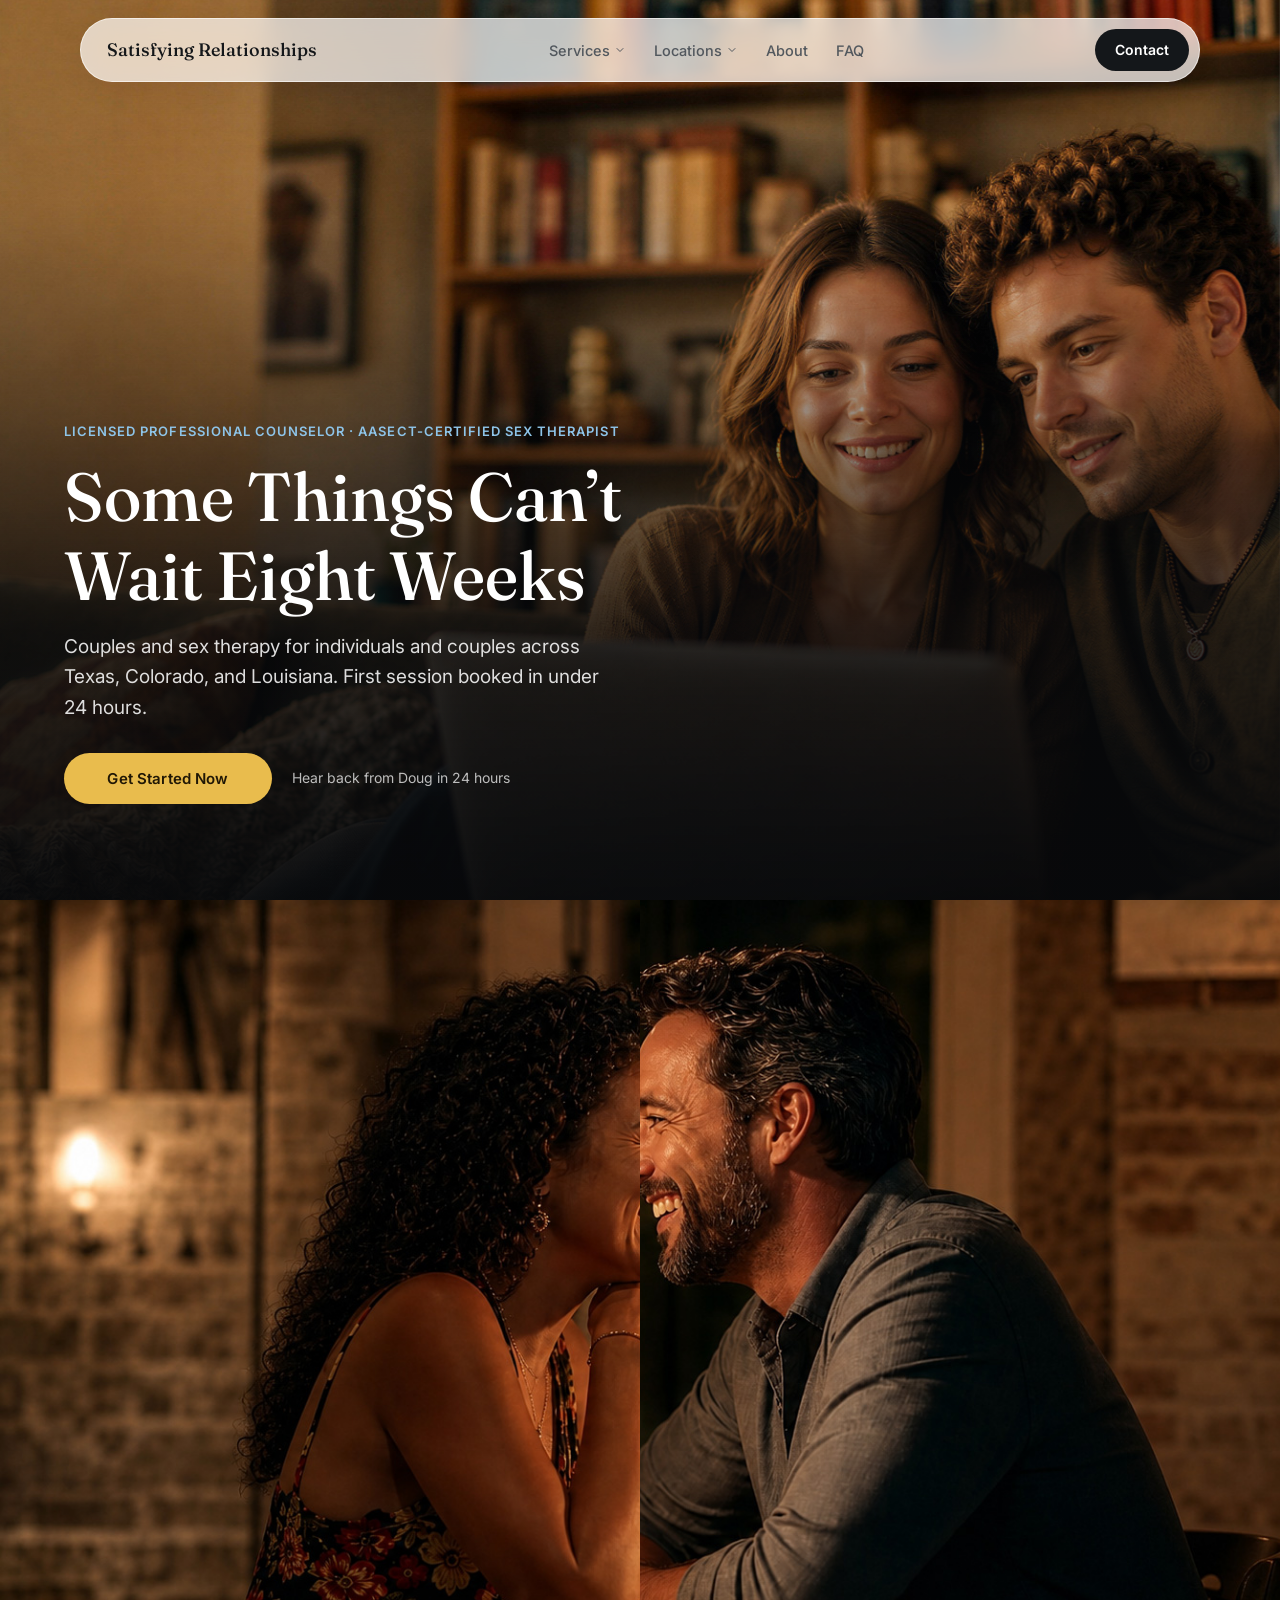
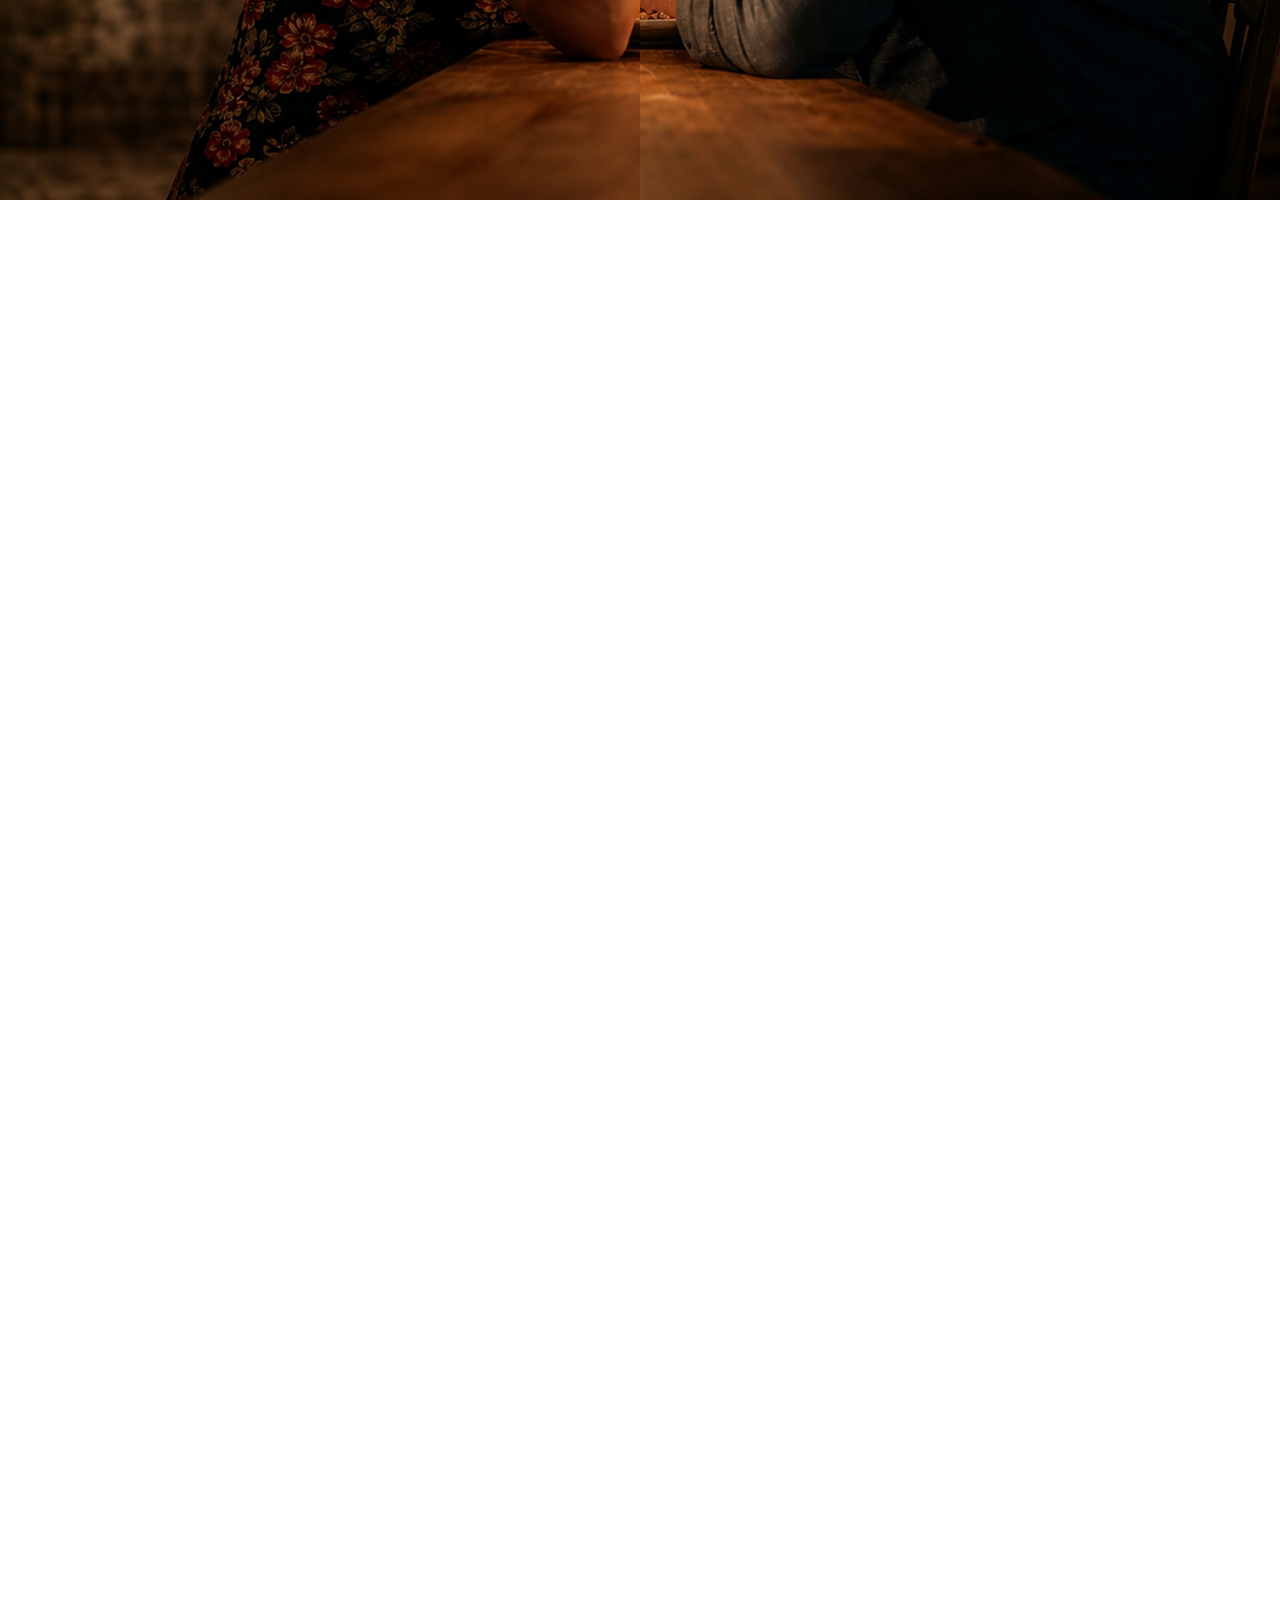
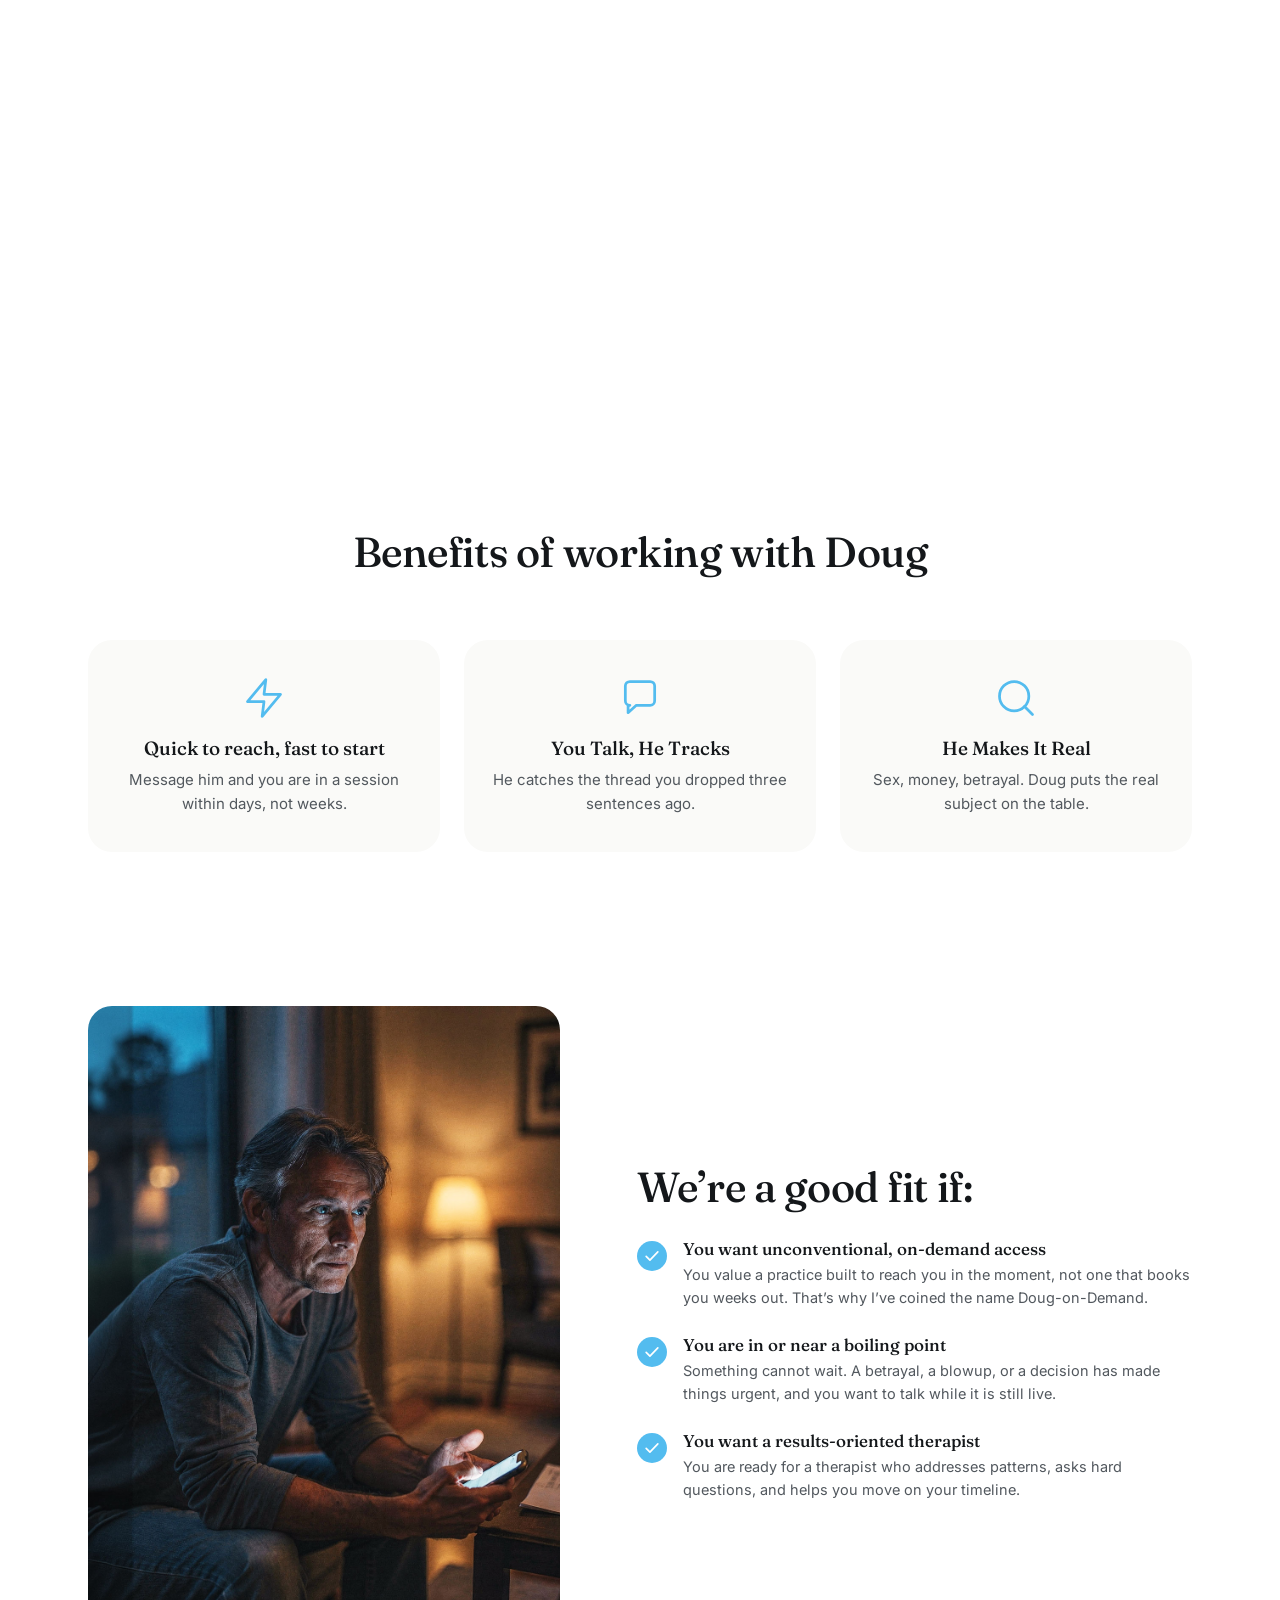
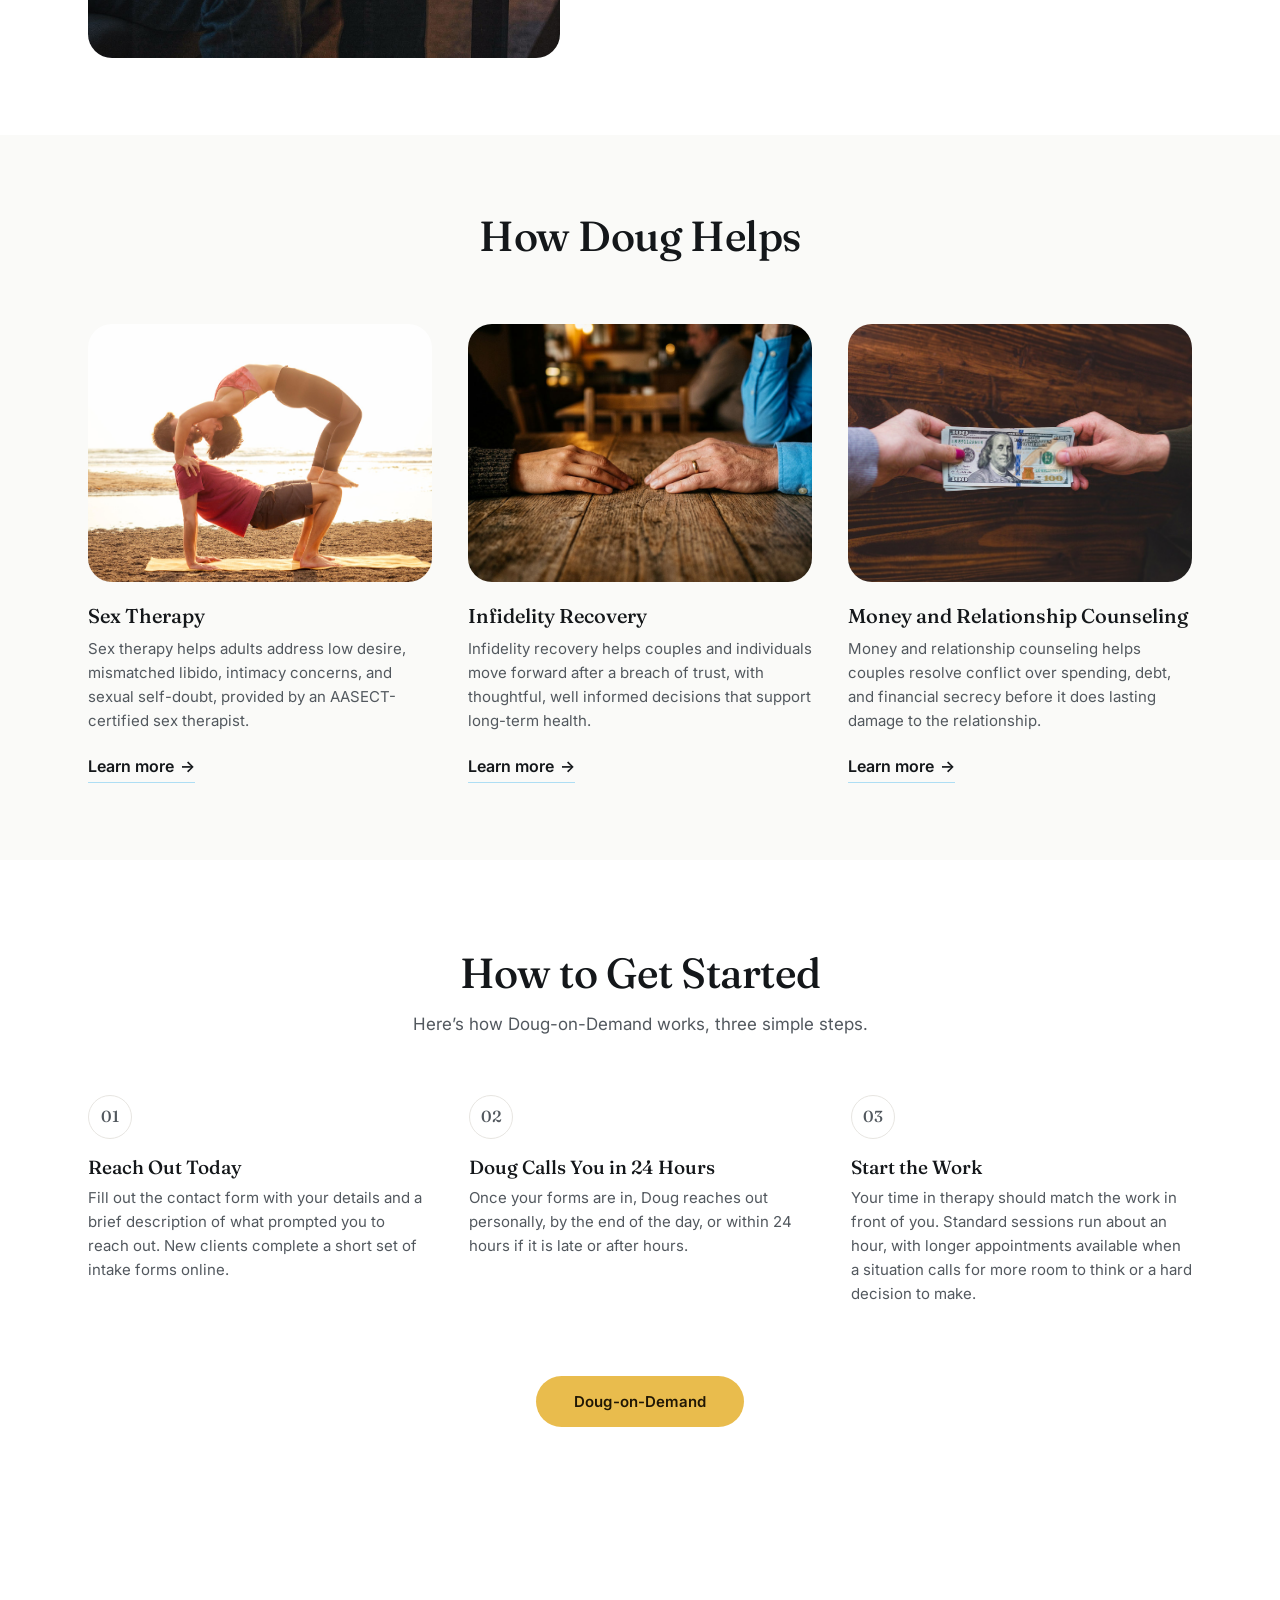
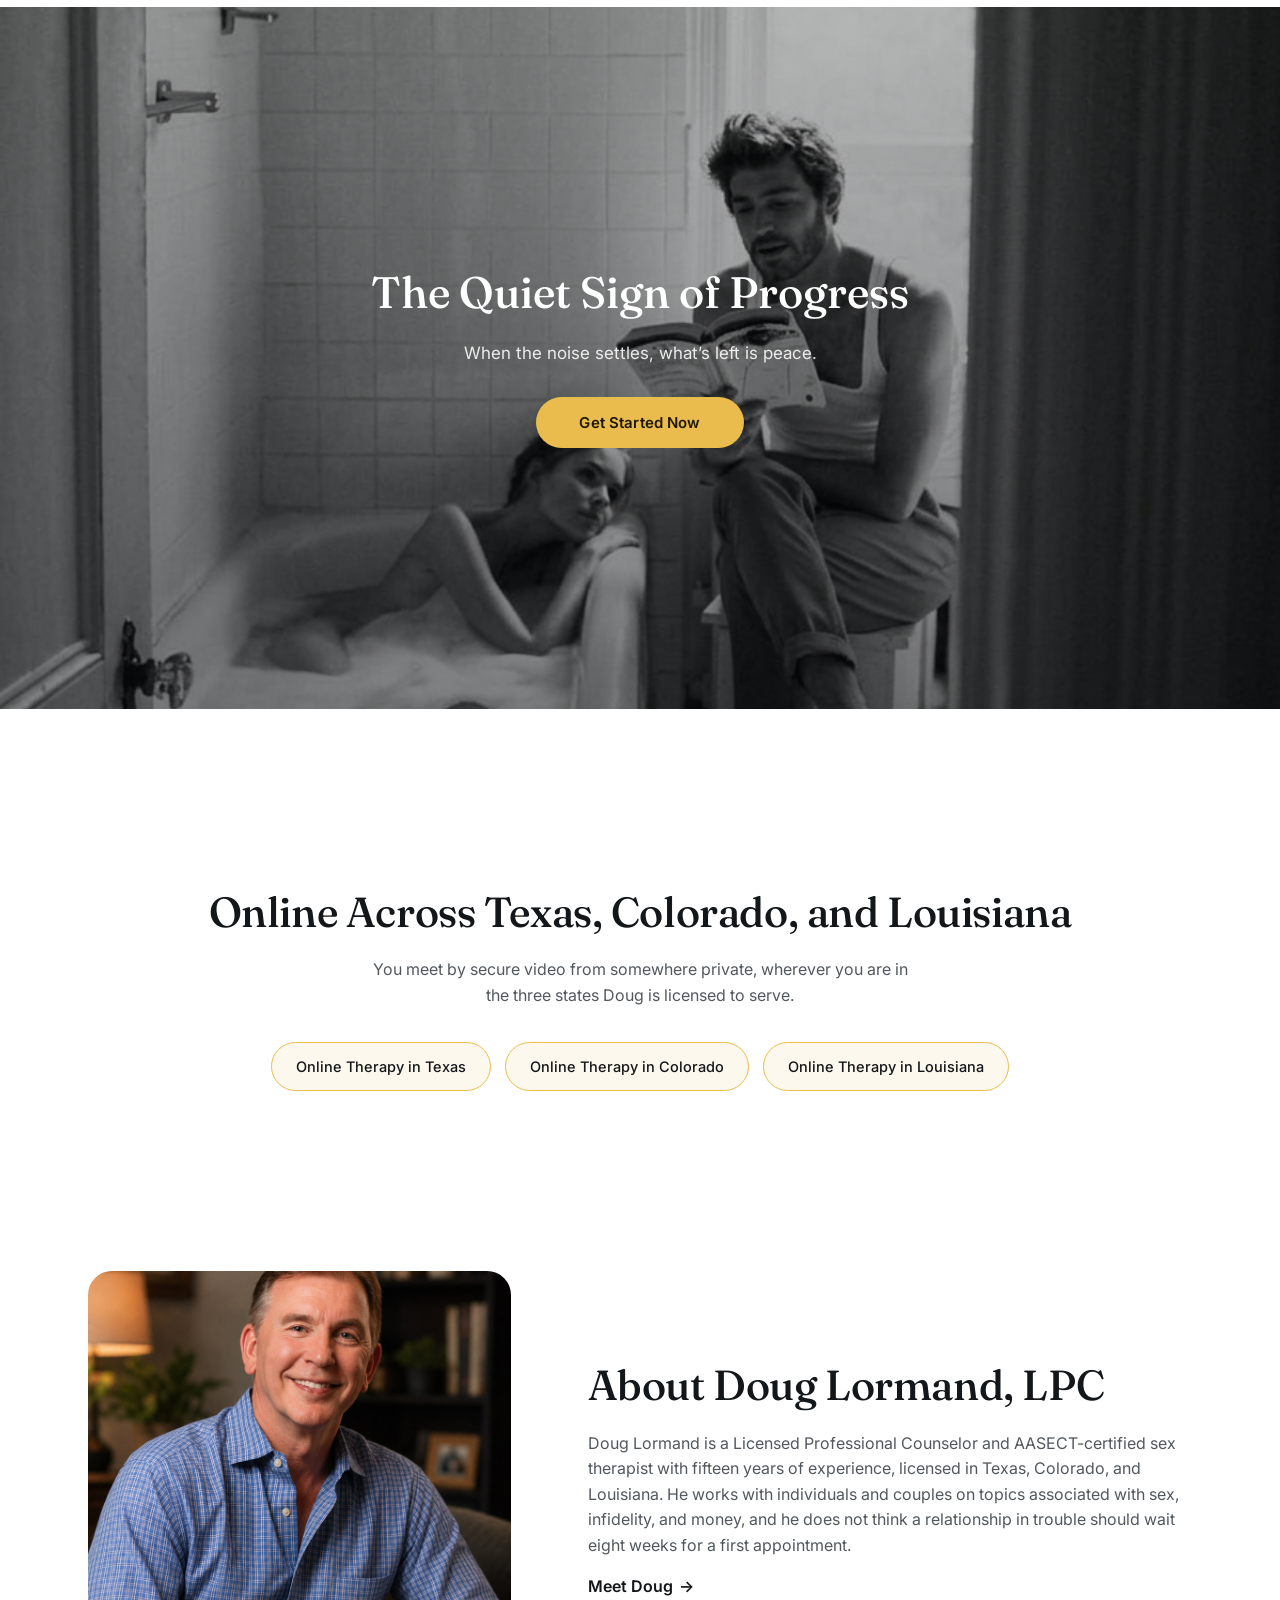
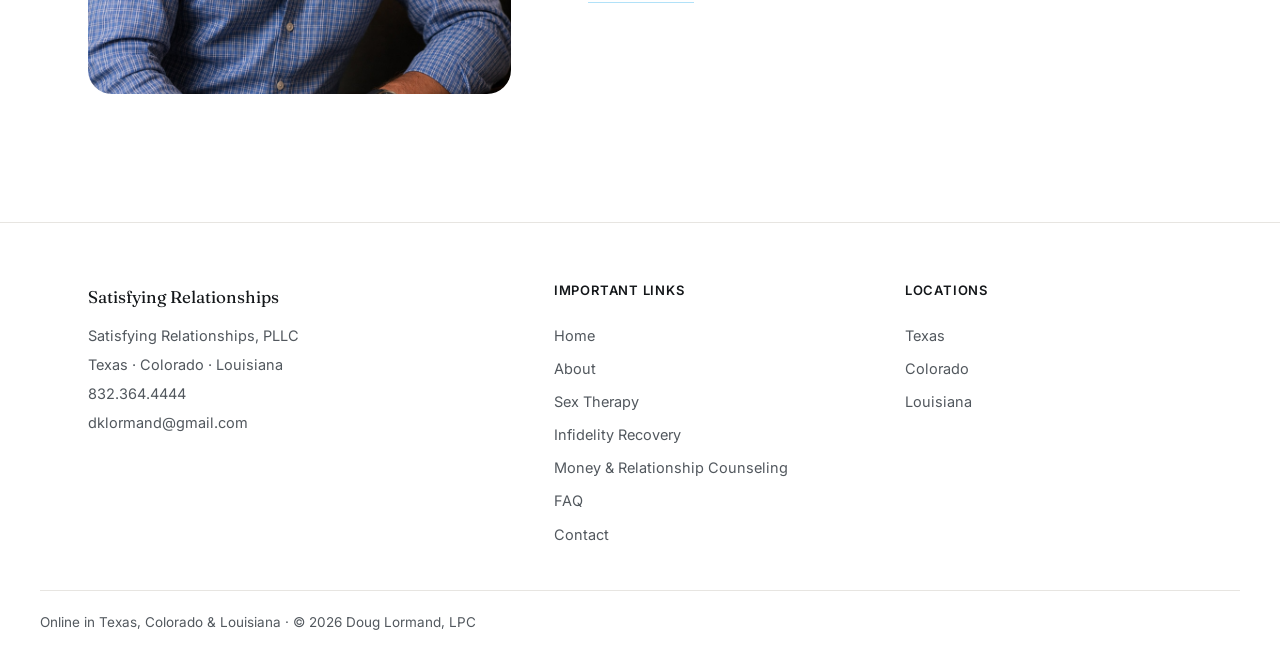
==== commit fbea92c9: "Add Contact page, collapsible mobile nav, and FAQ fixes Builds a new contact.html (contact info, "Ne" ====
--- a/index.html
+++ b/index.html
@@ -54,14 +54,29 @@
   </div>
 
   <div class="nav__mobile" id="navMobile">
-    <span class="nav__mobile-label">Services</span>
-    <a href="sex-therapy.html" class="nav__mobile-sublink">Sex Therapy</a>
-    <a href="infidelity-recovery.html" class="nav__mobile-sublink">Infidelity Recovery</a>
-    <a href="money-counseling.html" class="nav__mobile-sublink">Money &amp; Relationship Counseling</a>
-    <span class="nav__mobile-label">Locations</span>
-    <a href="texas.html" class="nav__mobile-sublink">Texas</a>
-    <a href="colorado.html" class="nav__mobile-sublink">Colorado</a>
-    <a href="louisiana.html" class="nav__mobile-sublink">Louisiana</a>
+    <a href="index.html">Home</a>
+    <div class="nav__mobile-group">
+      <button class="nav__mobile-label" type="button" aria-expanded="false">
+        Services
+        <svg class="nav__mobile-chevron" viewBox="0 0 24 24" width="12" height="12" fill="none" stroke="currentColor" stroke-width="2" aria-hidden="true"><path d="M6 9l6 6 6-6" stroke-linecap="round" stroke-linejoin="round"/></svg>
+      </button>
+      <div class="nav__mobile-submenu">
+        <a href="sex-therapy.html" class="nav__mobile-sublink">Sex Therapy</a>
+        <a href="infidelity-recovery.html" class="nav__mobile-sublink">Infidelity Recovery</a>
+        <a href="money-counseling.html" class="nav__mobile-sublink">Money &amp; Relationship Counseling</a>
+      </div>
+    </div>
+    <div class="nav__mobile-group">
+      <button class="nav__mobile-label" type="button" aria-expanded="false">
+        Locations
+        <svg class="nav__mobile-chevron" viewBox="0 0 24 24" width="12" height="12" fill="none" stroke="currentColor" stroke-width="2" aria-hidden="true"><path d="M6 9l6 6 6-6" stroke-linecap="round" stroke-linejoin="round"/></svg>
+      </button>
+      <div class="nav__mobile-submenu">
+        <a href="texas.html" class="nav__mobile-sublink">Texas</a>
+        <a href="colorado.html" class="nav__mobile-sublink">Colorado</a>
+        <a href="louisiana.html" class="nav__mobile-sublink">Louisiana</a>
+      </div>
+    </div>
     <a href="about.html">About</a>
     <a href="faq.html">FAQ</a>
     <a href="contact.html">Contact</a>
@@ -299,7 +314,7 @@
   <section class="about" id="about">
     <div class="wrap about__grid">
       <div class="about__image reveal">
-        <img src="Images/doug-headshot.jpg" alt="Doug Lormand, LPC">
+        <img src="Images/meet-doug-lormand.jpg" alt="Doug Lormand, LPC">
       </div>
       <div class="about__content reveal">
         <h2 class="section-heading">About Doug Lormand, LPC</h2>
@@ -312,8 +327,35 @@
 </main>
 
 <footer class="footer">
-  <div class="wrap footer__row">
-    <span class="footer__logo">Satisfying Relationships</span>
+  <div class="wrap footer__grid">
+    <div class="footer__brand">
+      <span class="footer__logo">Satisfying Relationships</span>
+      <p>Satisfying Relationships, PLLC</p>
+      <p>Texas &middot; Colorado &middot; Louisiana</p>
+      <p><a href="tel:8323644444">832.364.4444</a></p>
+      <p><a href="mailto:dklormand@gmail.com">dklormand@gmail.com</a></p>
+    </div>
+
+    <div class="footer__col">
+      <h3 class="footer__heading">Important Links</h3>
+      <a href="index.html">Home</a>
+      <a href="about.html">About</a>
+      <a href="sex-therapy.html">Sex Therapy</a>
+      <a href="infidelity-recovery.html">Infidelity Recovery</a>
+      <a href="money-counseling.html">Money &amp; Relationship Counseling</a>
+      <a href="faq.html">FAQ</a>
+      <a href="contact.html">Contact</a>
+    </div>
+
+    <div class="footer__col">
+      <h3 class="footer__heading">Locations</h3>
+      <a href="texas.html">Texas</a>
+      <a href="colorado.html">Colorado</a>
+      <a href="louisiana.html">Louisiana</a>
+    </div>
+  </div>
+
+  <div class="wrap footer__bottom">
     <span class="footer__meta">Online in Texas, Colorado &amp; Louisiana &middot; &copy; <span id="year"></span> Doug Lormand, LPC</span>
   </div>
 </footer>
--- a/css/styles.css
+++ b/css/styles.css
@@ -263,14 +263,36 @@
 }
 .nav__mobile a:hover { background: var(--color-accent-soft); }
 
+.nav__mobile-group { display: flex; flex-direction: column; }
 .nav__mobile-label {
-  padding: 12px 16px 0;
+  display: flex;
+  align-items: center;
+  justify-content: space-between;
+  gap: 8px;
+  width: 100%;
+  background: none;
+  border: none;
+  font: inherit;
+  cursor: pointer;
+  padding: 12px 16px;
   font-size: 12px;
   font-weight: 600;
   letter-spacing: 0.04em;
   text-transform: uppercase;
   color: var(--color-text-soft);
 }
+.nav__mobile-chevron { flex: none; transition: transform 0.25s var(--ease); }
+.nav__mobile-group.is-open .nav__mobile-chevron { transform: rotate(180deg); }
+
+.nav__mobile-submenu {
+  display: flex;
+  flex-direction: column;
+  max-height: 0;
+  overflow: hidden;
+  transition: max-height 0.3s var(--ease);
+}
+.nav__mobile-group.is-open .nav__mobile-submenu { max-height: 240px; }
+
 .nav__mobile-sublink { padding-left: 28px !important; }
 
 /* Services dropdown — hover on desktop, tap-to-toggle (via .is-open) on touch */
@@ -714,6 +736,7 @@
    GET STARTED
    ============================================================ */
 .get-started { padding: clamp(50px, 7vw, 100px) 0; }
+.get-started--cta-only { padding-top: 0; }
 .get-started .section-heading { text-align: center; margin-bottom: clamp(44px, 6vw, 70px); }
 .get-started .section-heading:has(+ .get-started__intro) { margin-bottom: 14px; }
 .get-started__intro {
@@ -1019,6 +1042,10 @@
   margin-top: 1px;
 }
 
+/* "Learn more" links inside What We Work On bullets — match the bullet
+   color instead of the default underlined text-link treatment */
+.plain-list .text-link { color: var(--color-accent); border-bottom: none; padding-bottom: 0; }
+
 /* ============================================================
    COMPACT LIST — checklist without descriptions (icon + h3 only)
    ============================================================ */
@@ -1040,8 +1067,7 @@
 /* ============================================================
    FAQ ACCORDION
    ============================================================ */
-.faq-group { padding: clamp(30px, 4vw, 50px) 0; border-top: 1px solid var(--color-border); }
-.faq-group:first-of-type { border-top: none; }
+.faq-group { padding: clamp(30px, 4vw, 50px) 0; }
 .faq-group h2 { text-align: center; margin-bottom: clamp(28px, 4vw, 40px); }
 
 .faq-item { border-bottom: 1px solid var(--color-border); }
@@ -1083,7 +1109,36 @@
 /* ============================================================
    FOOTER
    ============================================================ */
-.footer { padding: 40px 0 50px; border-top: 1px solid var(--color-border); }
+.footer { padding: 60px 0 0; border-top: 1px solid var(--color-border); }
+.footer__grid {
+  display: grid;
+  grid-template-columns: 1.4fr 1fr 1fr;
+  gap: clamp(32px, 5vw, 64px);
+  padding-bottom: 44px;
+}
+@media (max-width: 700px) {
+  .footer__grid { grid-template-columns: 1fr; gap: 32px; }
+}
+
+.footer__brand .footer__logo { display: block; margin-bottom: 14px; }
+.footer__brand p { margin: 0 0 6px; font-size: 14.5px; color: var(--color-text-soft); }
+.footer__brand a { color: var(--color-text-soft); }
+.footer__brand a:hover { color: var(--color-accent); }
+
+.footer__heading {
+  font-family: var(--font-body);
+  font-size: 13px;
+  letter-spacing: 0.06em;
+  text-transform: uppercase;
+  font-weight: 600;
+  color: var(--color-text);
+  margin: 0 0 16px;
+}
+.footer__col { display: flex; flex-direction: column; gap: 10px; }
+.footer__col a { font-size: 14.5px; color: var(--color-text-soft); }
+.footer__col a:hover { color: var(--color-accent); }
+
+.footer__bottom { border-top: 1px solid var(--color-border); padding: 18px 0; }
 .footer__row { display: flex; justify-content: space-between; align-items: center; flex-wrap: wrap; gap: 10px; }
 .footer__logo { font-family: var(--font-display); font-size: 17px; }
 .footer__meta { font-size: 13.5px; color: var(--color-text-soft); }
@@ -1141,6 +1196,75 @@
 .lightbox__close:hover { background: rgba(255,255,255,0.28); }
 
 /* ============================================================
+   CONTACT PAGE
+   ============================================================ */
+.contact-section { padding: clamp(50px, 7vw, 100px) 0; }
+.contact-grid {
+  display: grid;
+  grid-template-columns: 0.8fr 1.2fr;
+  gap: clamp(40px, 6vw, 90px);
+  align-items: start;
+}
+@media (max-width: 900px) {
+  .contact-grid { grid-template-columns: 1fr; }
+}
+
+.contact-info h2 { margin-bottom: 20px; }
+.contact-info__org { font-weight: 600; margin: 0 0 4px; }
+.contact-info__states { color: var(--color-text-soft); margin: 0 0 28px; }
+.contact-info__details p { margin: 0 0 8px; }
+.contact-info__details span { font-weight: 600; margin-right: 6px; }
+.contact-info__details a { color: var(--color-text); }
+.contact-info__details a:hover { color: var(--color-accent); }
+
+.contact-info__intro-heading { font-size: 22px; margin: 0 0 8px; }
+.contact-info__intro { color: var(--color-text-soft); margin: 0 0 40px; }
+
+.contact-photo { align-self: start; width: 75%; margin-top: 48px; }
+
+.contact-form { display: flex; flex-direction: column; gap: 18px; }
+.contact-form__row { display: grid; grid-template-columns: 1fr 1fr; gap: 18px; }
+@media (max-width: 560px) {
+  .contact-form__row { grid-template-columns: 1fr; }
+}
+.contact-form__field { display: flex; flex-direction: column; gap: 6px; }
+.contact-form__field label { font-size: 14px; font-weight: 600; color: var(--color-text); }
+.contact-form__required { color: var(--color-accent); }
+.contact-form__field input,
+.contact-form__field select,
+.contact-form__field textarea {
+  font-family: var(--font-body);
+  font-size: 15px;
+  padding: 12px 14px;
+  border: 1px solid var(--color-border);
+  border-radius: var(--radius-sm);
+  background: var(--color-bg);
+  color: var(--color-text);
+}
+.contact-form__field input:focus,
+.contact-form__field select:focus,
+.contact-form__field textarea:focus {
+  outline: none;
+  border-color: var(--color-accent);
+}
+.contact-form__field textarea { resize: vertical; min-height: 120px; }
+
+.contact-form__submit {
+  align-self: flex-start;
+  margin-top: 8px;
+  padding: 14px 32px;
+  border: none;
+  border-radius: var(--radius-pill);
+  background: var(--color-accent);
+  color: #fff;
+  font-weight: 600;
+  font-size: 15px;
+  cursor: pointer;
+  transition: background 0.2s var(--ease);
+}
+.contact-form__submit:hover { background: #3fa8dc; }
+
+/* ============================================================
    TEMP: welcome-video feature hidden — delete this block to restore it
    ============================================================ */
 .hero__video { display: none; }
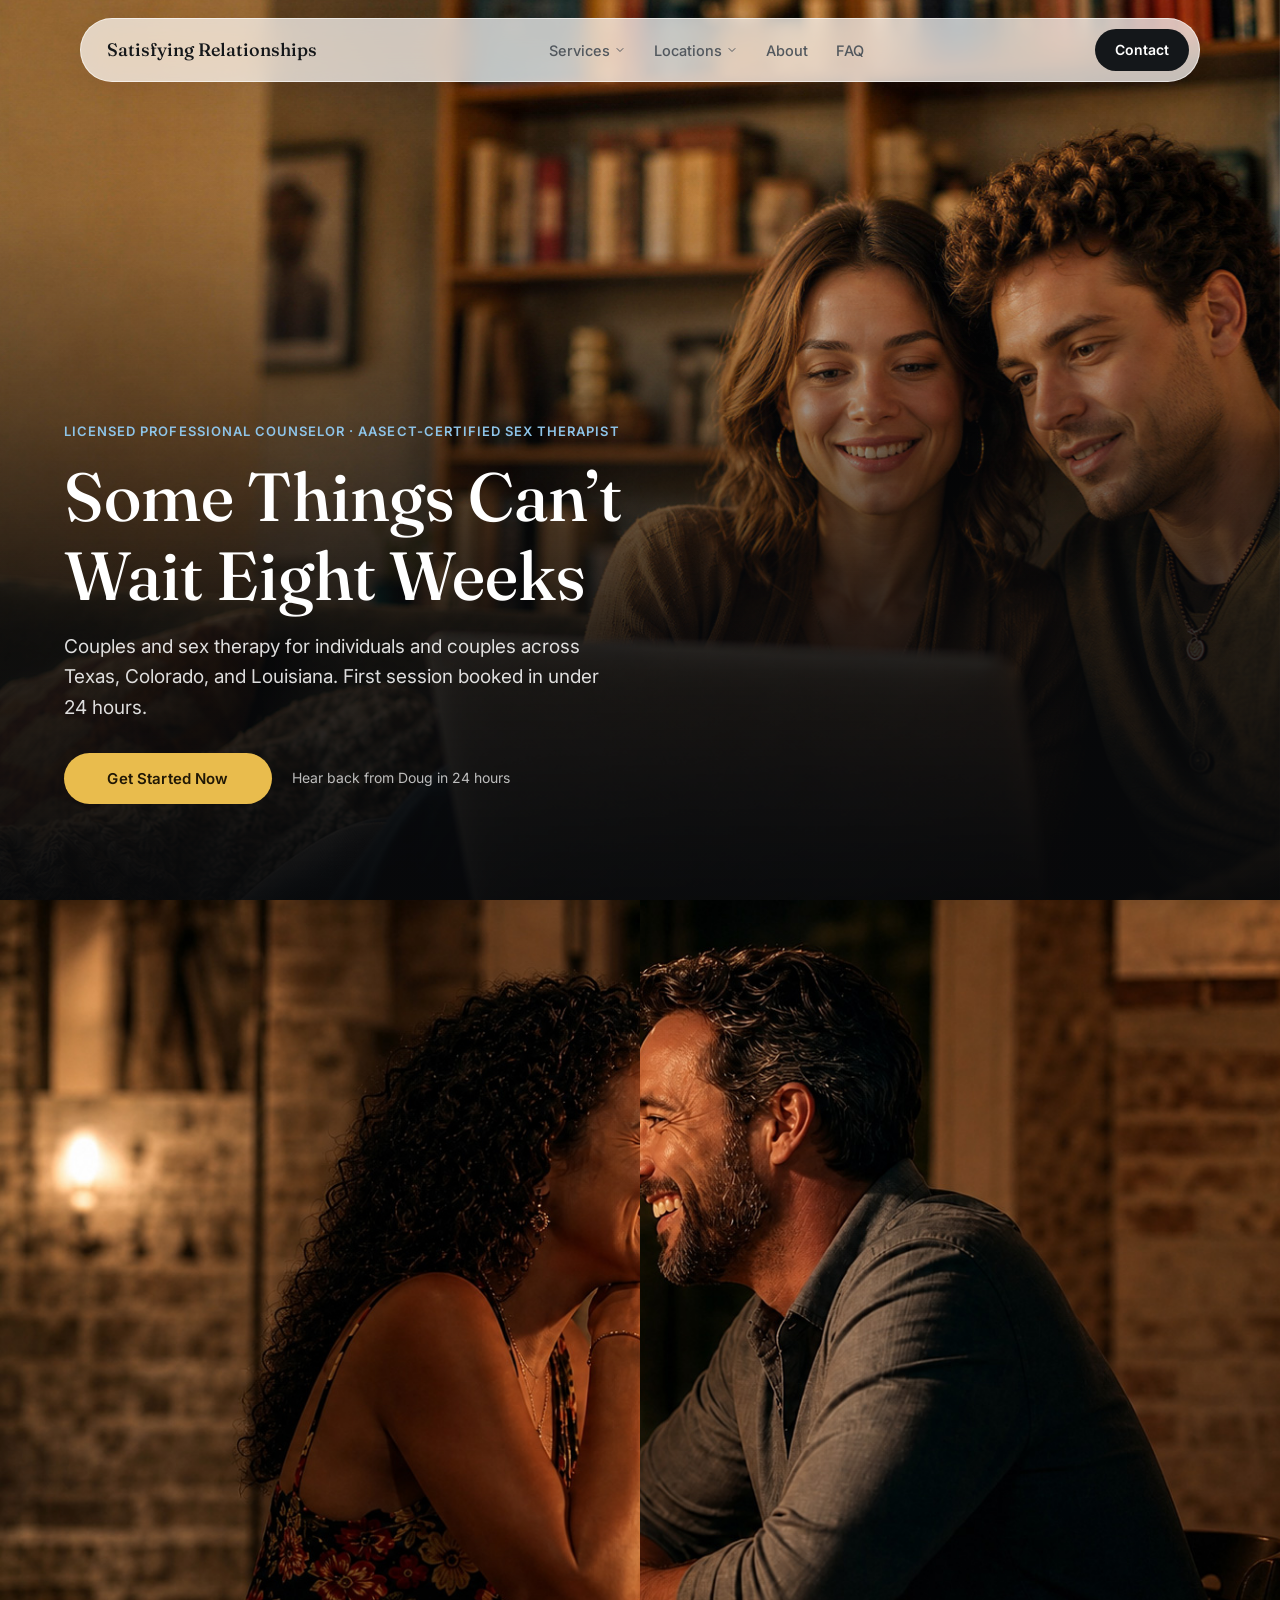
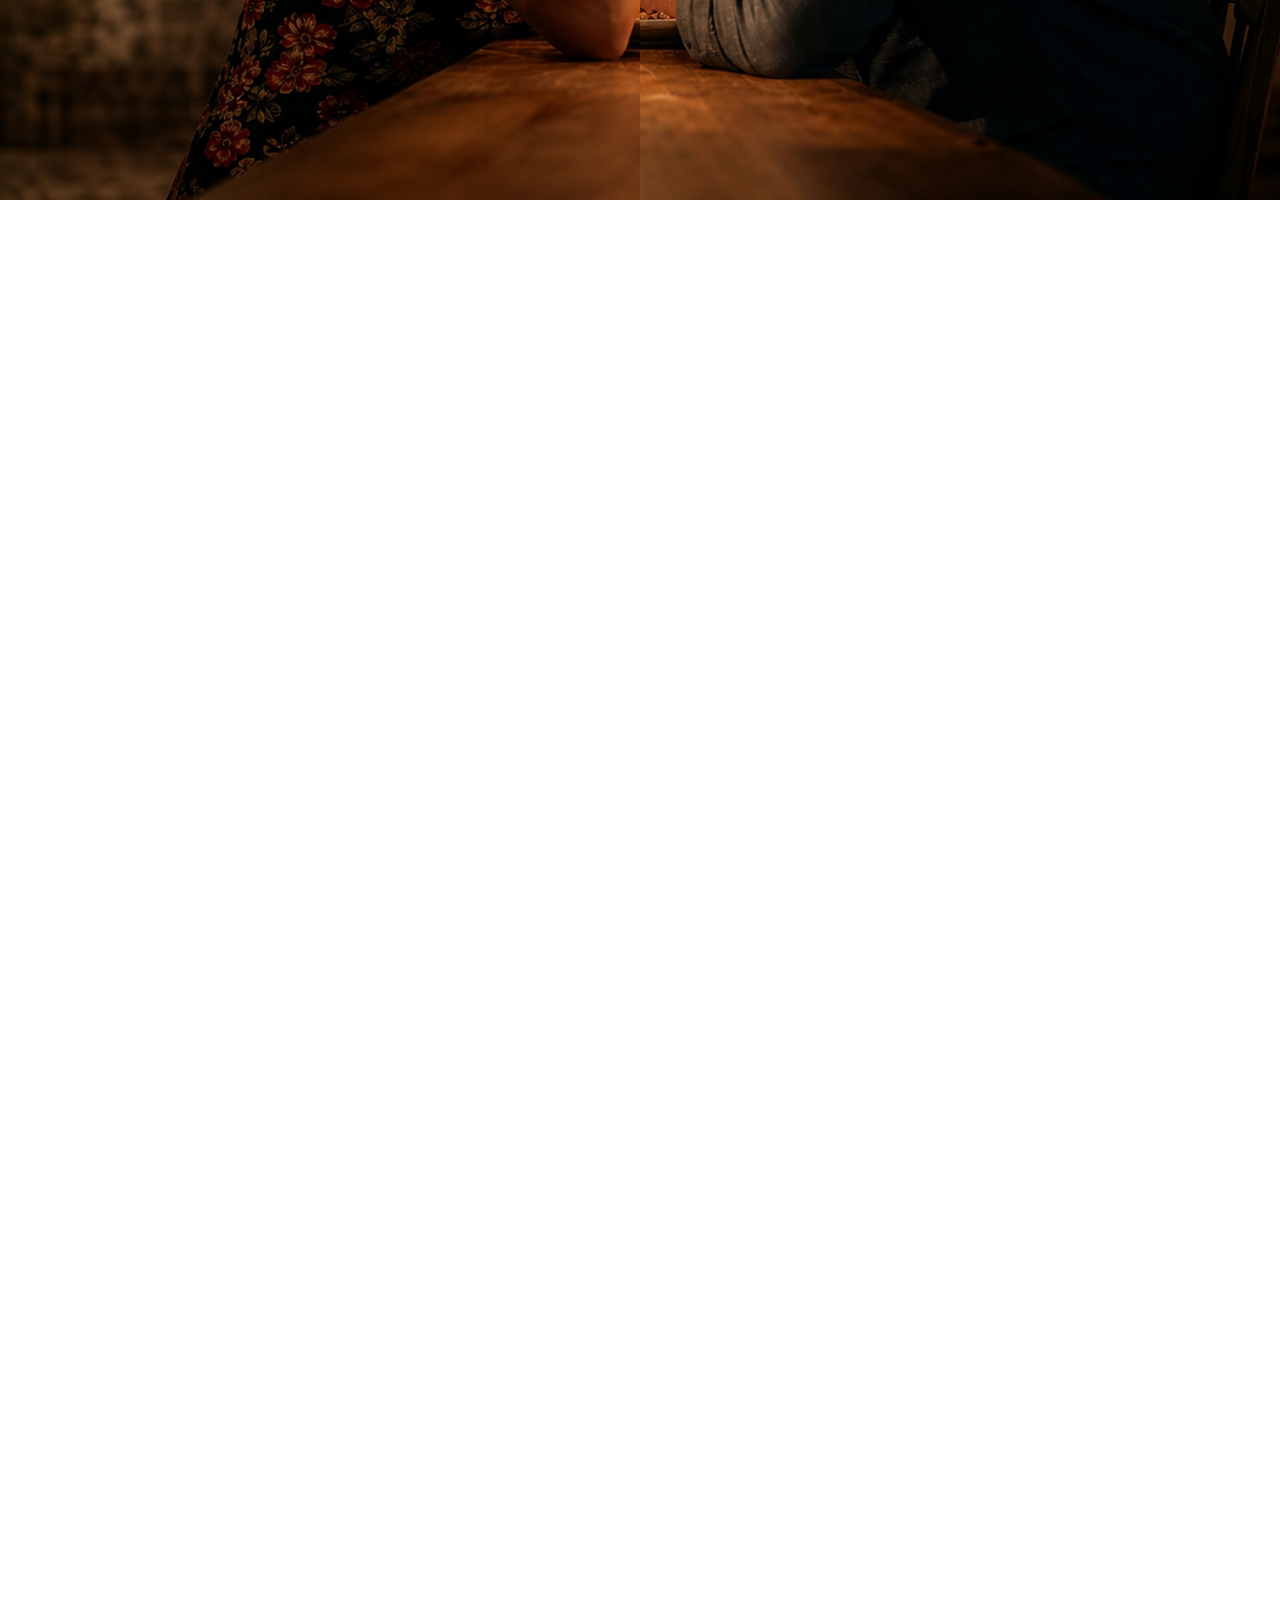
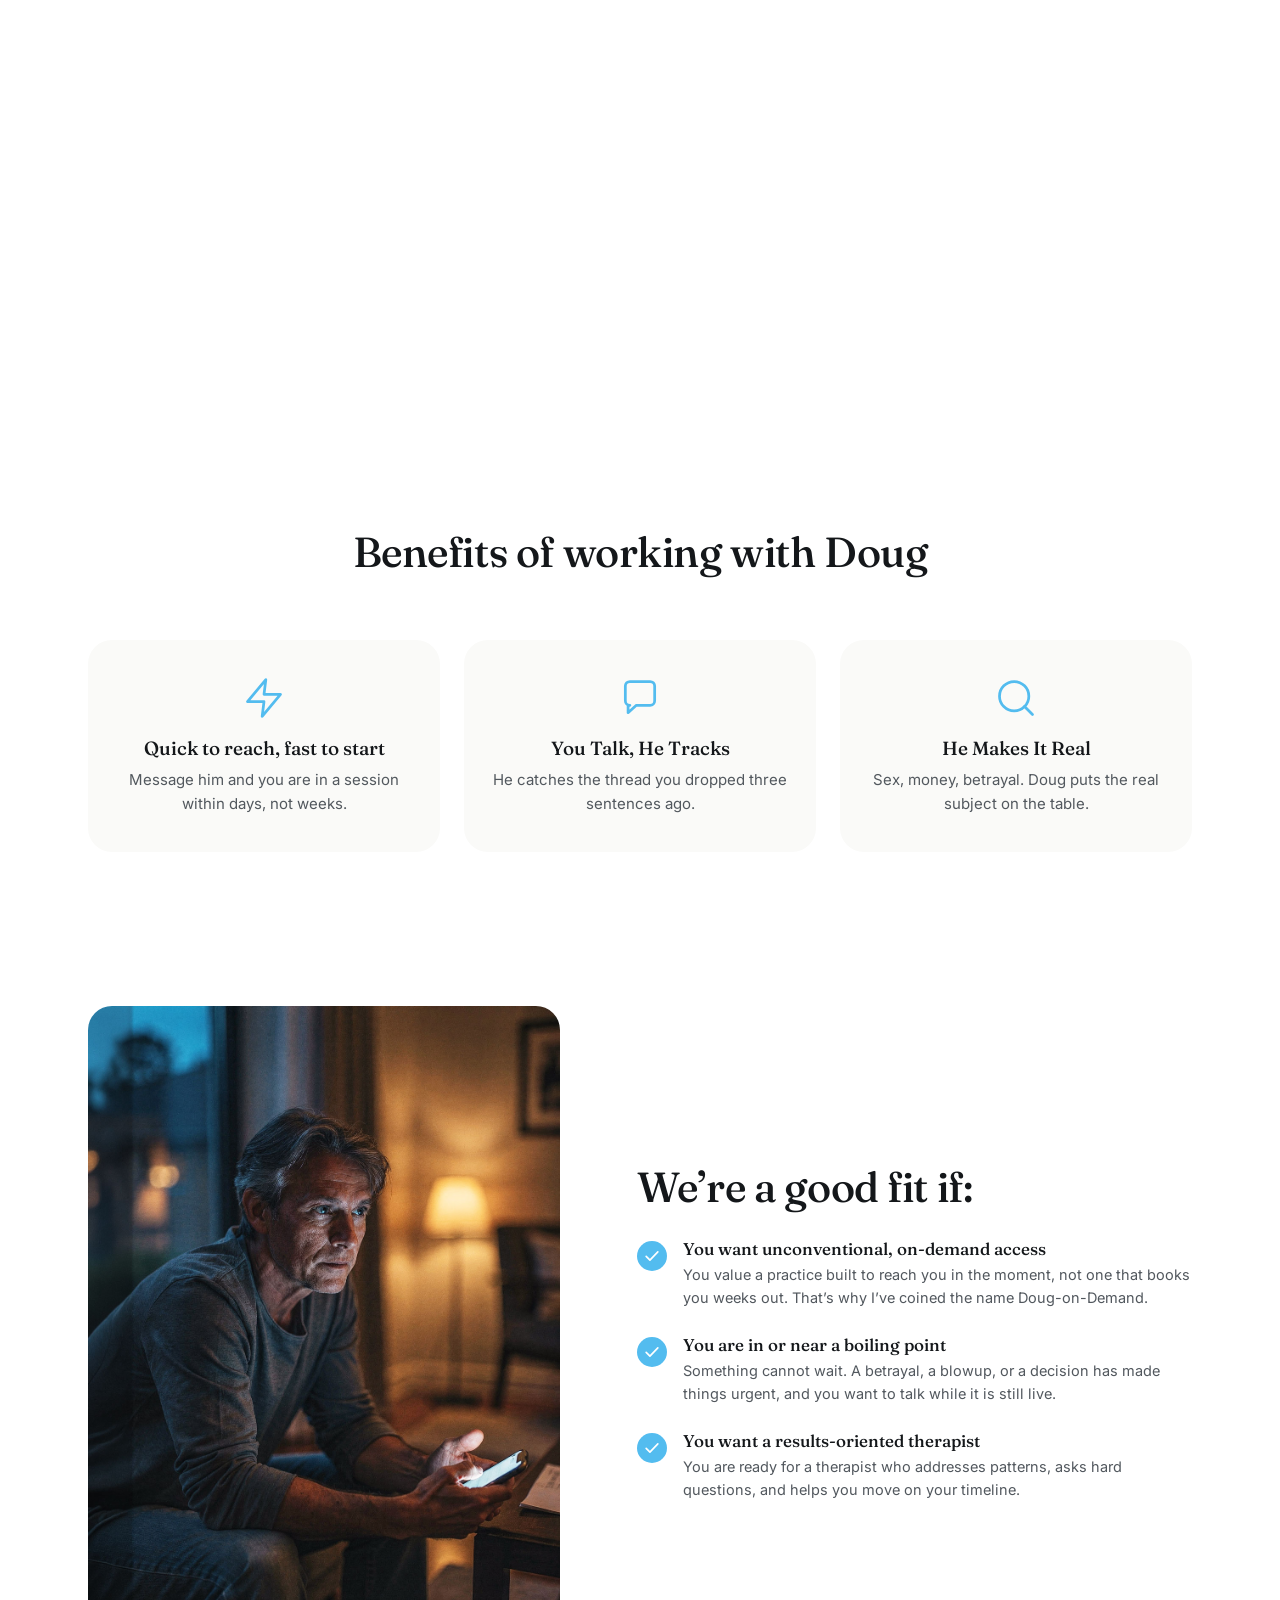
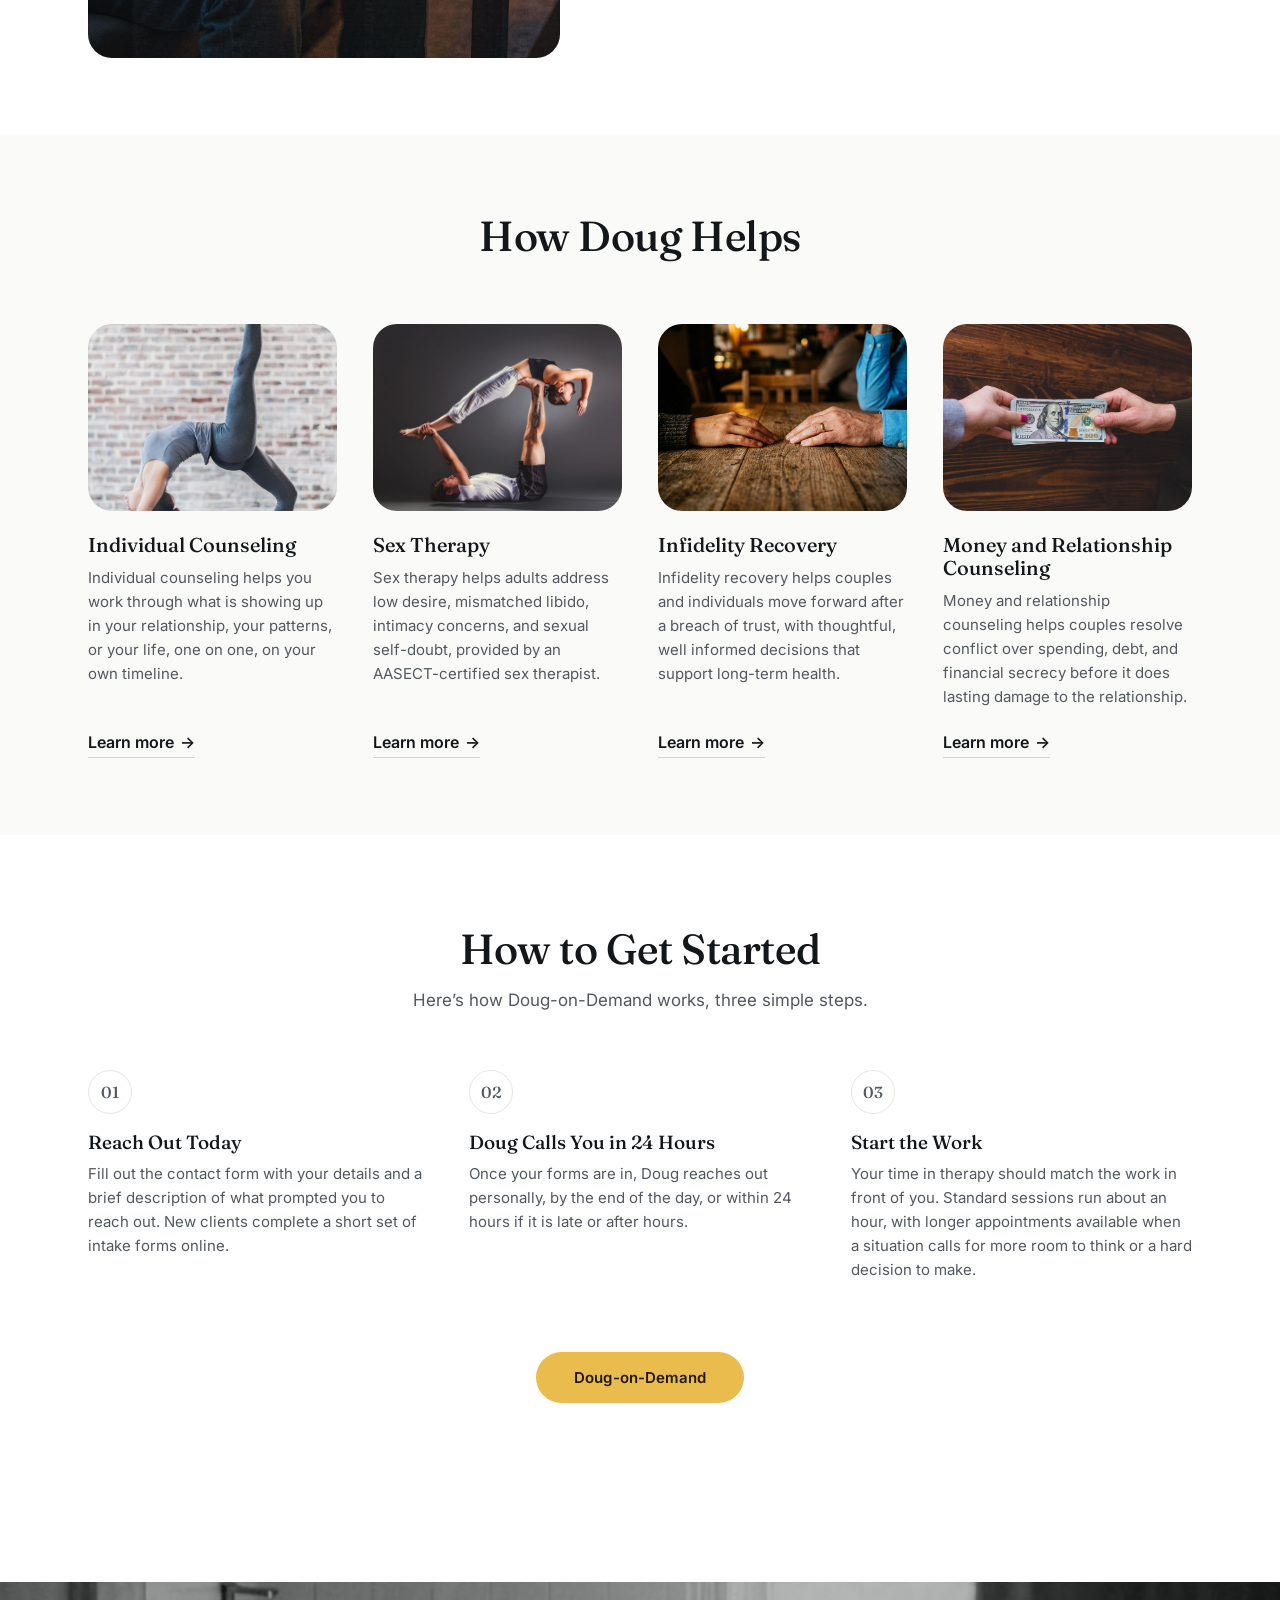
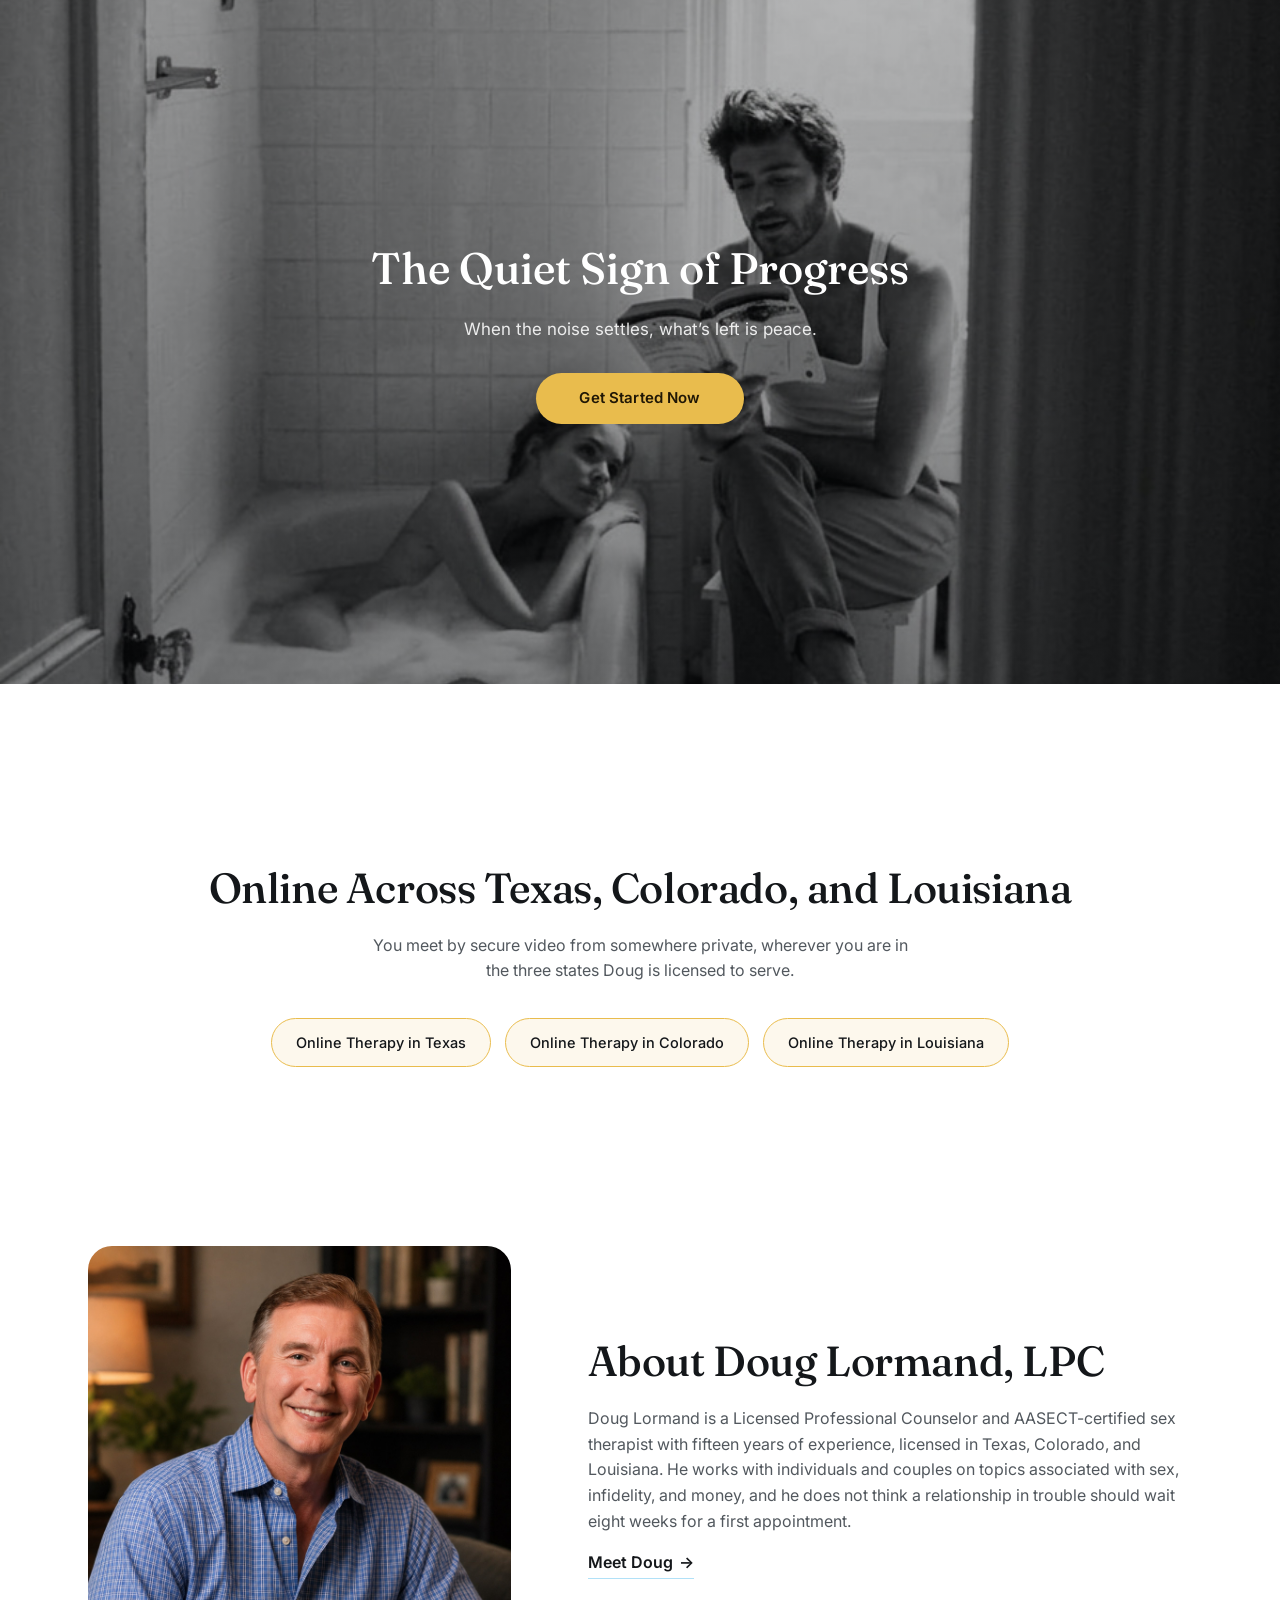
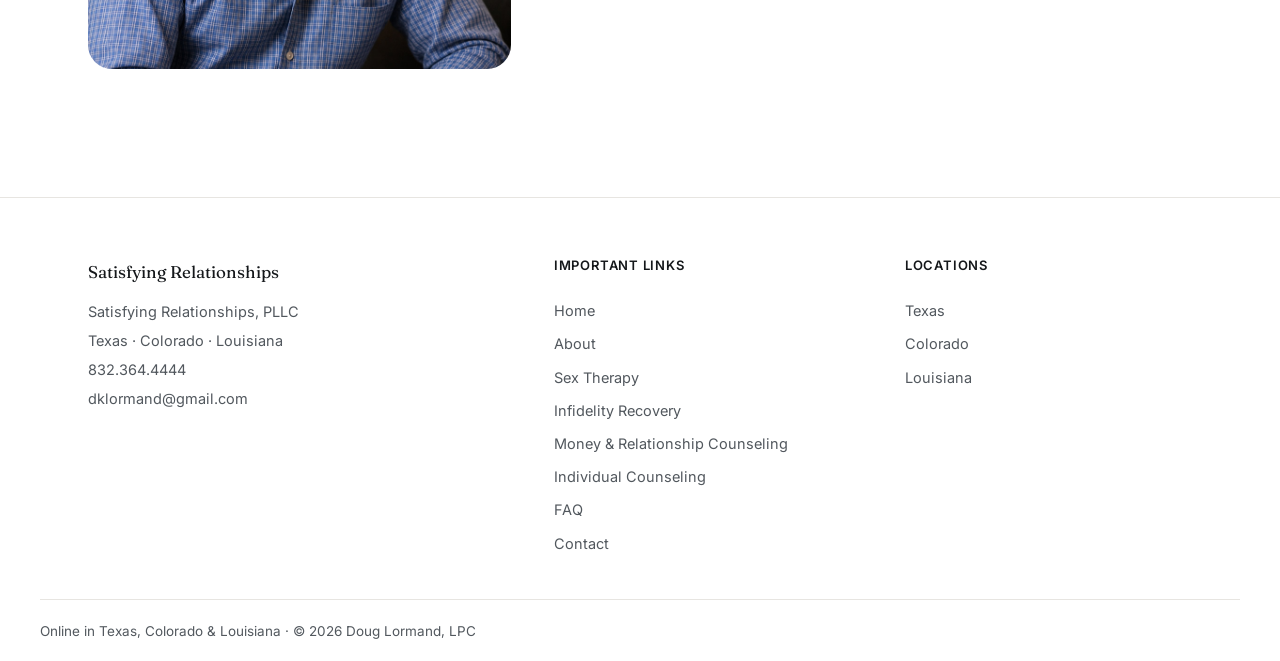
==== commit b1409728: "Add individual counseling page and reorder services nav Creates individual-therapy.html from source " ====
--- a/index.html
+++ b/index.html
@@ -26,6 +26,7 @@
           <svg class="nav__dropdown-chevron" viewBox="0 0 24 24" width="12" height="12" fill="none" stroke="currentColor" stroke-width="2"><path d="M6 9l6 6 6-6" stroke-linecap="round" stroke-linejoin="round"/></svg>
         </button>
         <div class="nav__dropdown-menu">
+          <a href="individual-therapy.html">Individual Counseling</a>
           <a href="sex-therapy.html">Sex Therapy</a>
           <a href="infidelity-recovery.html">Infidelity Recovery</a>
           <a href="money-counseling.html">Money &amp; Relationship Counseling</a>
@@ -61,6 +62,7 @@
         <svg class="nav__mobile-chevron" viewBox="0 0 24 24" width="12" height="12" fill="none" stroke="currentColor" stroke-width="2" aria-hidden="true"><path d="M6 9l6 6 6-6" stroke-linecap="round" stroke-linejoin="round"/></svg>
       </button>
       <div class="nav__mobile-submenu">
+        <a href="individual-therapy.html" class="nav__mobile-sublink">Individual Counseling</a>
         <a href="sex-therapy.html" class="nav__mobile-sublink">Sex Therapy</a>
         <a href="infidelity-recovery.html" class="nav__mobile-sublink">Infidelity Recovery</a>
         <a href="money-counseling.html" class="nav__mobile-sublink">Money &amp; Relationship Counseling</a>
@@ -226,7 +228,14 @@
 
       <div class="services__grid">
         <article class="service-card reveal">
-          <img class="service-card__image" src="Images/sex-therapy-home.jpg" alt="" role="presentation">
+          <img class="service-card__image" src="Images/Yoga-girl-individual-counseling.jpg" alt="" role="presentation">
+          <h3>Individual Counseling</h3>
+          <p>Individual counseling helps you work through what is showing up in your relationship, your patterns, or your life, one on one, on your own timeline.</p>
+          <a class="text-link" href="individual-therapy.html">Learn more <span aria-hidden="true">&rarr;</span></a>
+        </article>
+
+        <article class="service-card reveal">
+          <img class="service-card__image" src="Images/sex-therapy-hero3.jpg" alt="" role="presentation">
           <h3>Sex Therapy</h3>
           <p>Sex therapy helps adults address low desire, mismatched libido, intimacy concerns, and sexual self-doubt, provided by an AASECT-certified sex therapist.</p>
           <a class="text-link" href="sex-therapy.html">Learn more <span aria-hidden="true">&rarr;</span></a>
@@ -343,6 +352,7 @@
       <a href="sex-therapy.html">Sex Therapy</a>
       <a href="infidelity-recovery.html">Infidelity Recovery</a>
       <a href="money-counseling.html">Money &amp; Relationship Counseling</a>
+      <a href="individual-therapy.html">Individual Counseling</a>
       <a href="faq.html">FAQ</a>
       <a href="contact.html">Contact</a>
     </div>
--- a/css/styles.css
+++ b/css/styles.css
@@ -141,6 +141,7 @@
 .services__grid .service-card:nth-child(1) { transition-delay: 0.05s; }
 .services__grid .service-card:nth-child(2) { transition-delay: 0.18s; }
 .services__grid .service-card:nth-child(3) { transition-delay: 0.31s; }
+.services__grid .service-card:nth-child(4) { transition-delay: 0.44s; }
 
 .steps .step:nth-child(1) { transition-delay: 0.05s; }
 .steps .step:nth-child(2) { transition-delay: 0.18s; }
@@ -718,7 +719,7 @@
 
 .services__grid {
   display: grid;
-  grid-template-columns: repeat(3, 1fr);
+  grid-template-columns: repeat(4, 1fr);
   gap: 36px;
 }
 
@@ -728,7 +729,10 @@
 .service-card p { font-size: 15px; flex: 1; }
 .service-card .text-link { margin-top: 6px; align-self: flex-start; }
 
-@media (max-width: 900px) {
+@media (max-width: 1100px) {
+  .services__grid { grid-template-columns: repeat(2, 1fr); gap: 40px; }
+}
+@media (max-width: 640px) {
   .services__grid { grid-template-columns: 1fr; gap: 48px; }
 }
 
@@ -905,7 +909,7 @@
   align-items: center;
 }
 
-.about__image img { border-radius: var(--radius-lg); width: 100%; aspect-ratio: 1 / 1; object-fit: cover; }
+.about__image img { border-radius: var(--radius-lg); width: 100%; aspect-ratio: 1 / 1; object-fit: cover; object-position: top; }
 .about__content p { font-size: 16px; }
 
 @media (max-width: 900px) {
@@ -1012,6 +1016,22 @@
   background: #fafaf8;
   border-radius: var(--radius-lg);
   padding: clamp(28px, 4vw, 40px);
+}
+.plain-list-row {
+  display: grid;
+  grid-template-columns: 2fr 1fr;
+  gap: clamp(24px, 4vw, 48px);
+  align-items: start;
+}
+.plain-list-row__col { display: flex; flex-direction: column; gap: clamp(48px, 7vw, 80px); }
+.plain-list-row .plain-list-block { text-align: left; }
+.plain-list-row .plain-list-block h2,
+.plain-list-row .plain-list-block__intro { text-align: left; }
+.plain-list-row__image { position: sticky; top: 110px; }
+.plain-list-row__image .content-block__img { height: 100%; }
+@media (max-width: 900px) {
+  .plain-list-row { grid-template-columns: 1fr; }
+  .plain-list-row__image { position: static; max-width: 420px; margin: 0 auto; }
 }
 .plain-list-block h2 { text-align: center; margin-bottom: 20px; }
 .plain-list-block__intro { text-align: center; font-weight: 600; color: var(--color-text); margin-bottom: 20px; }
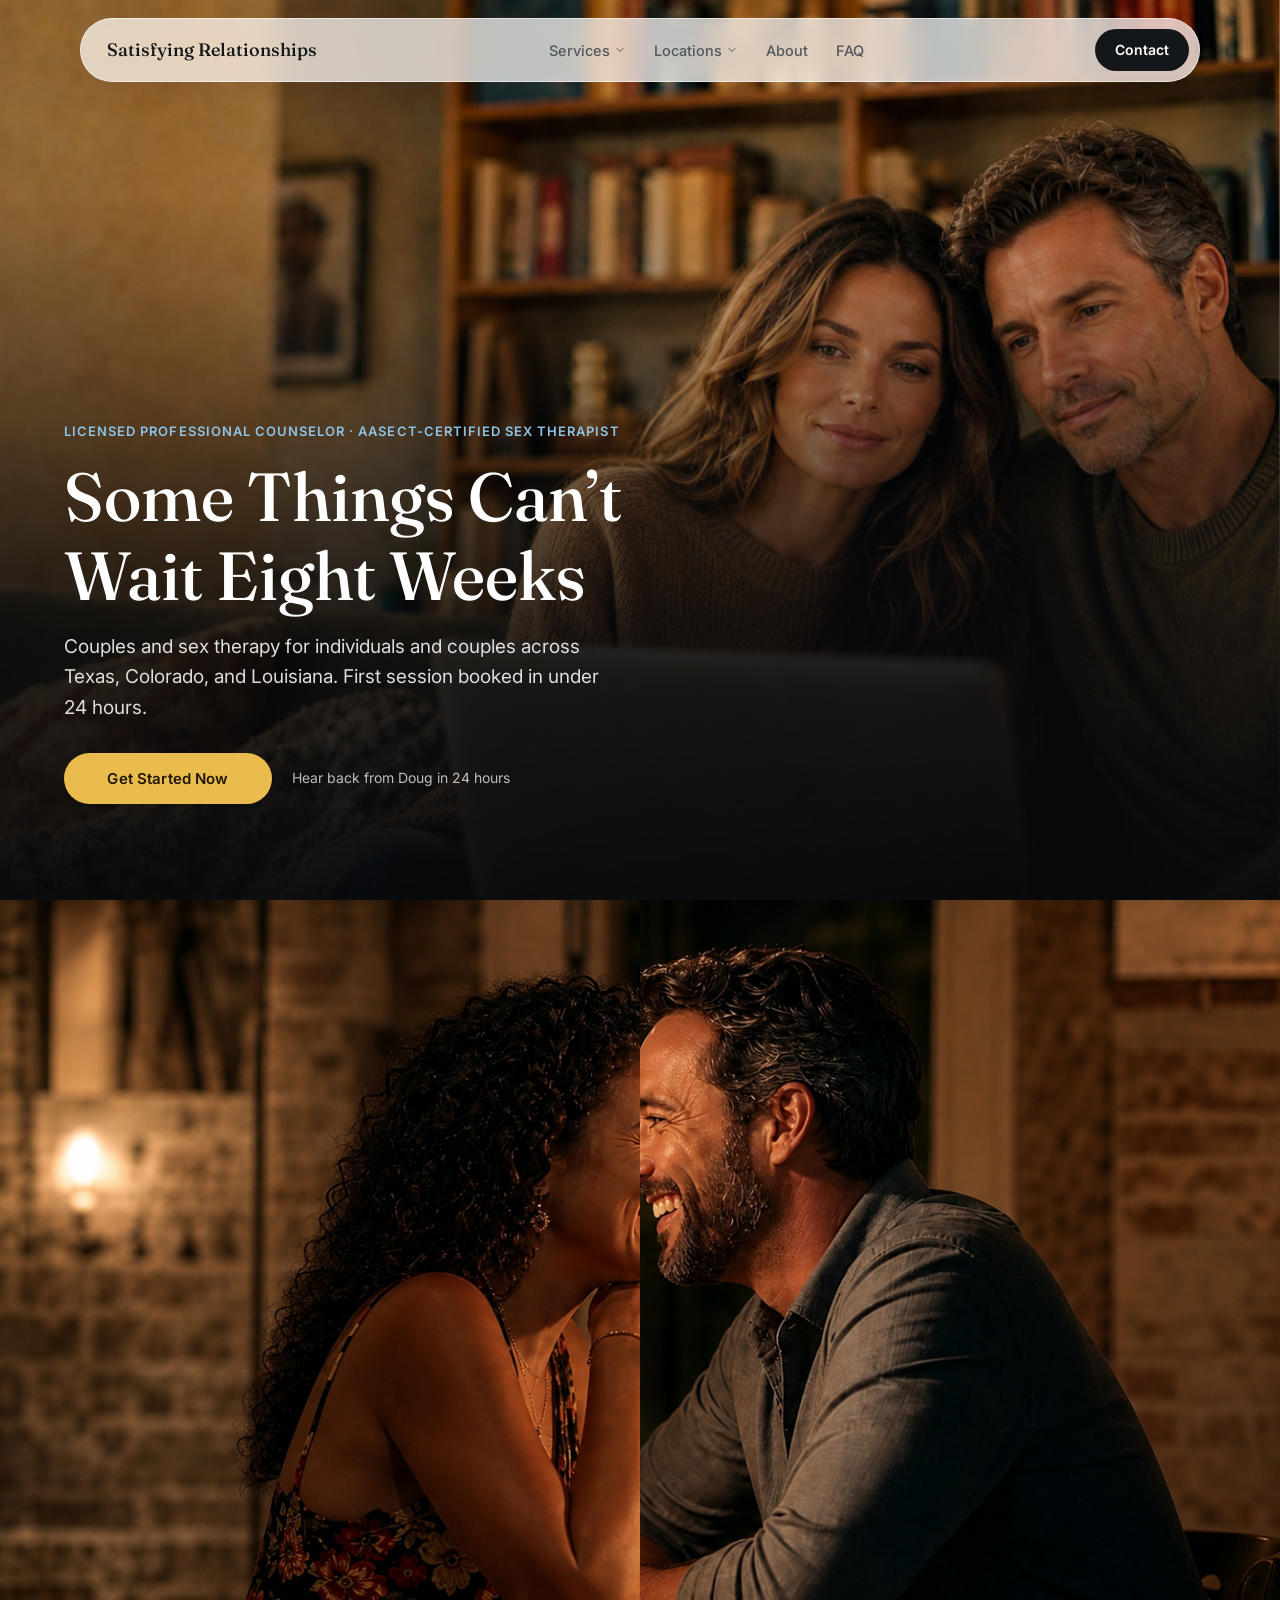
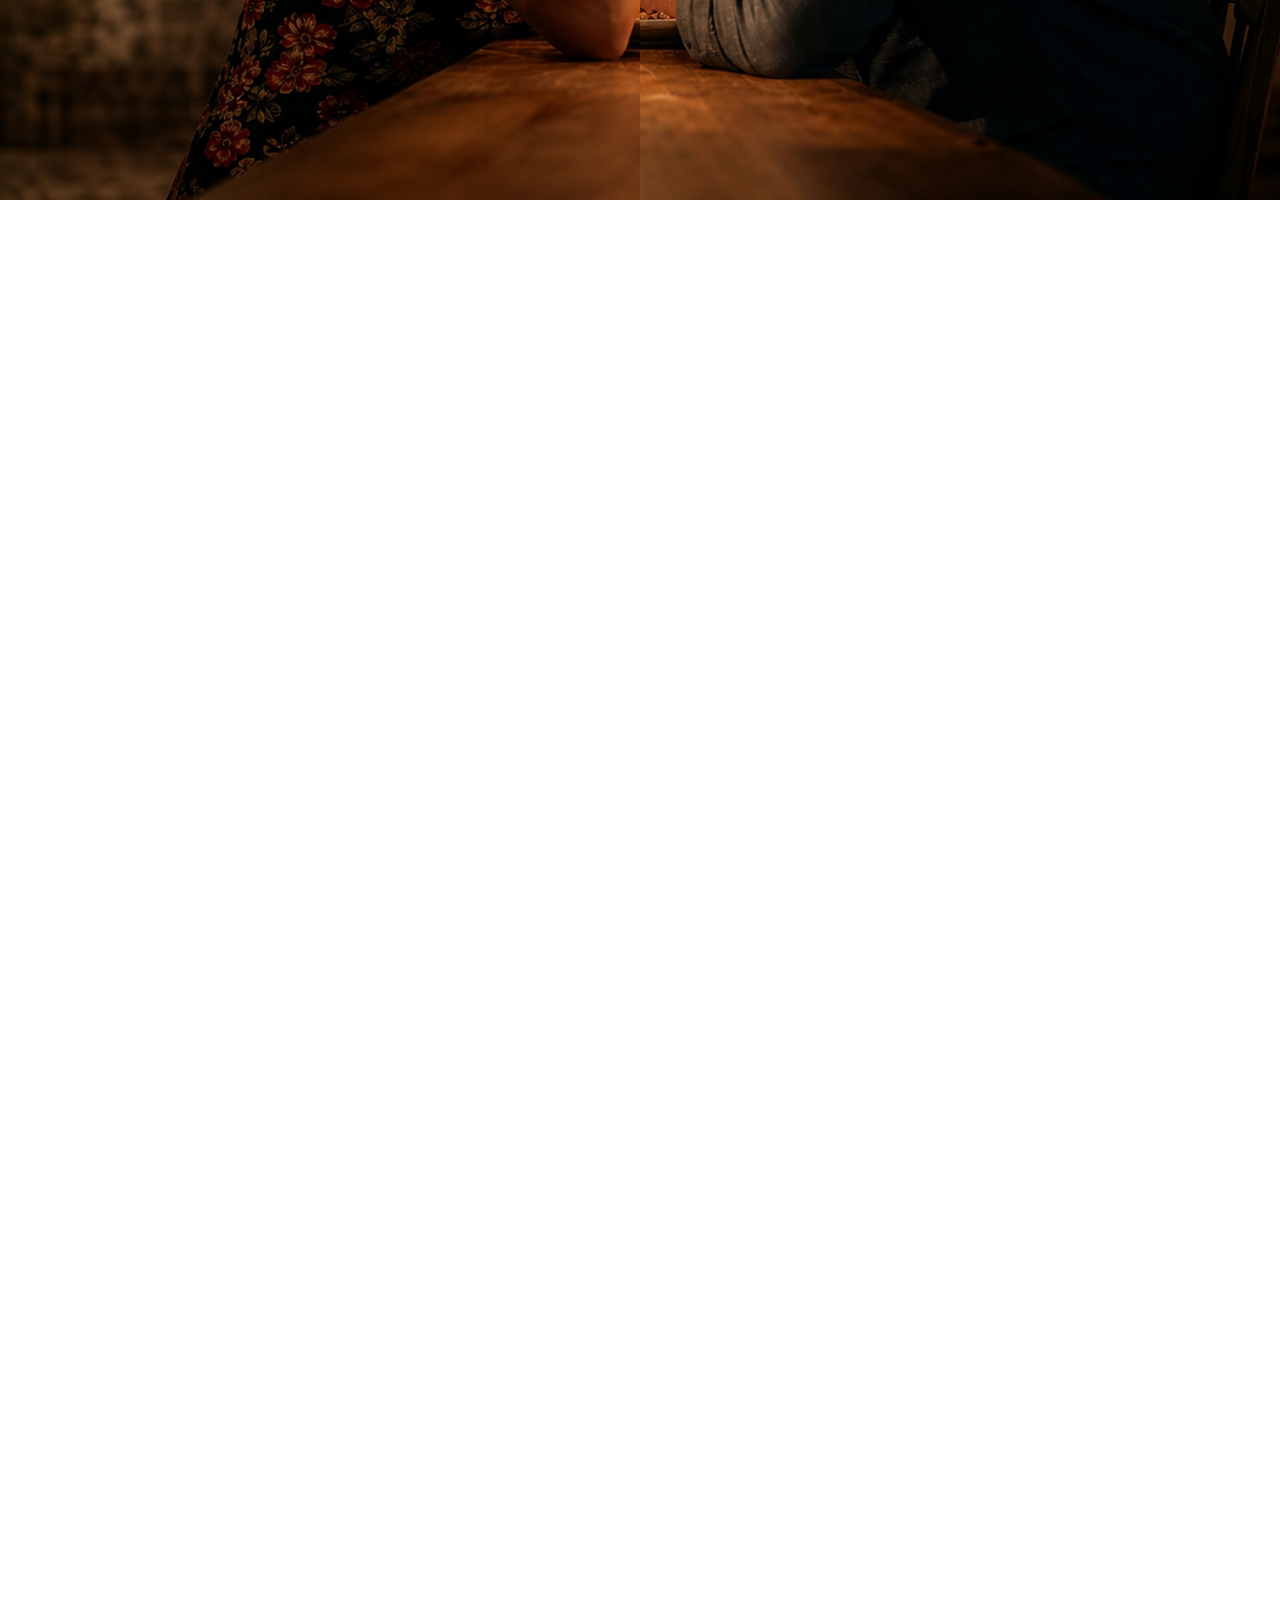
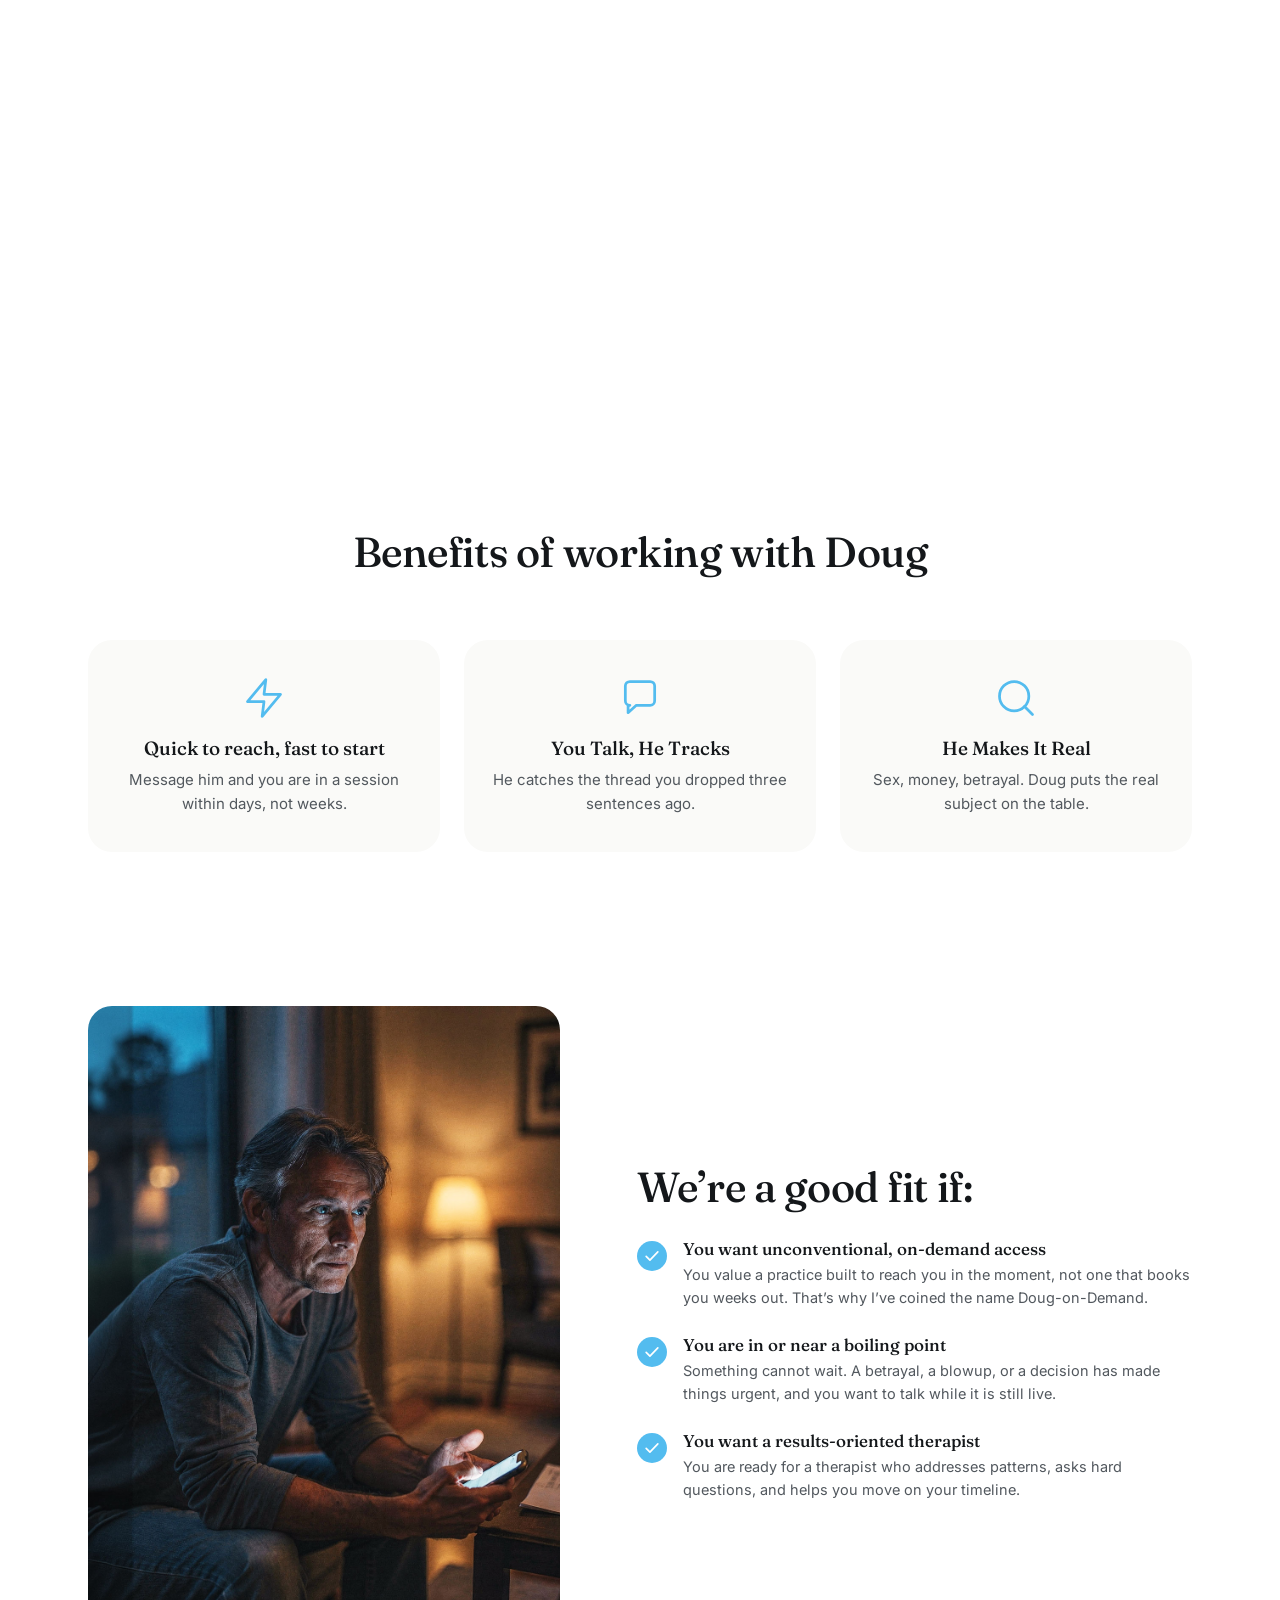
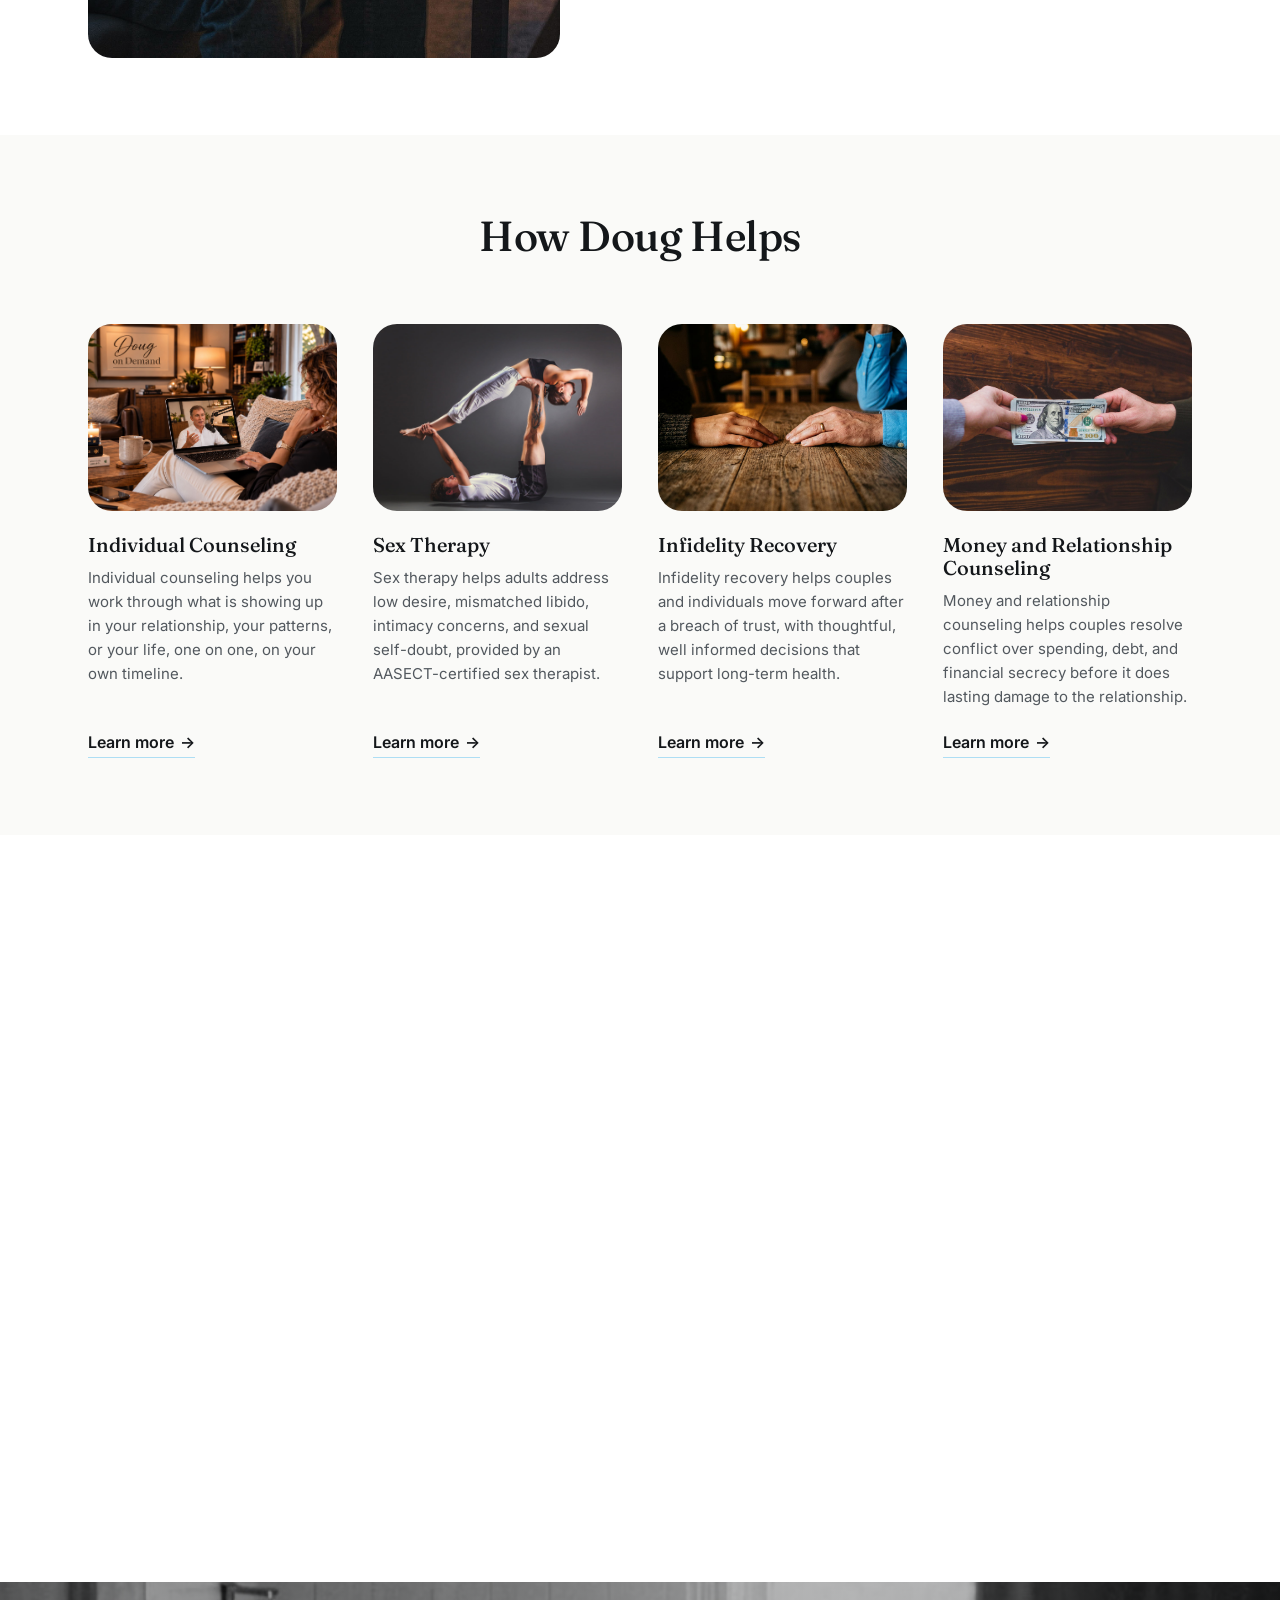
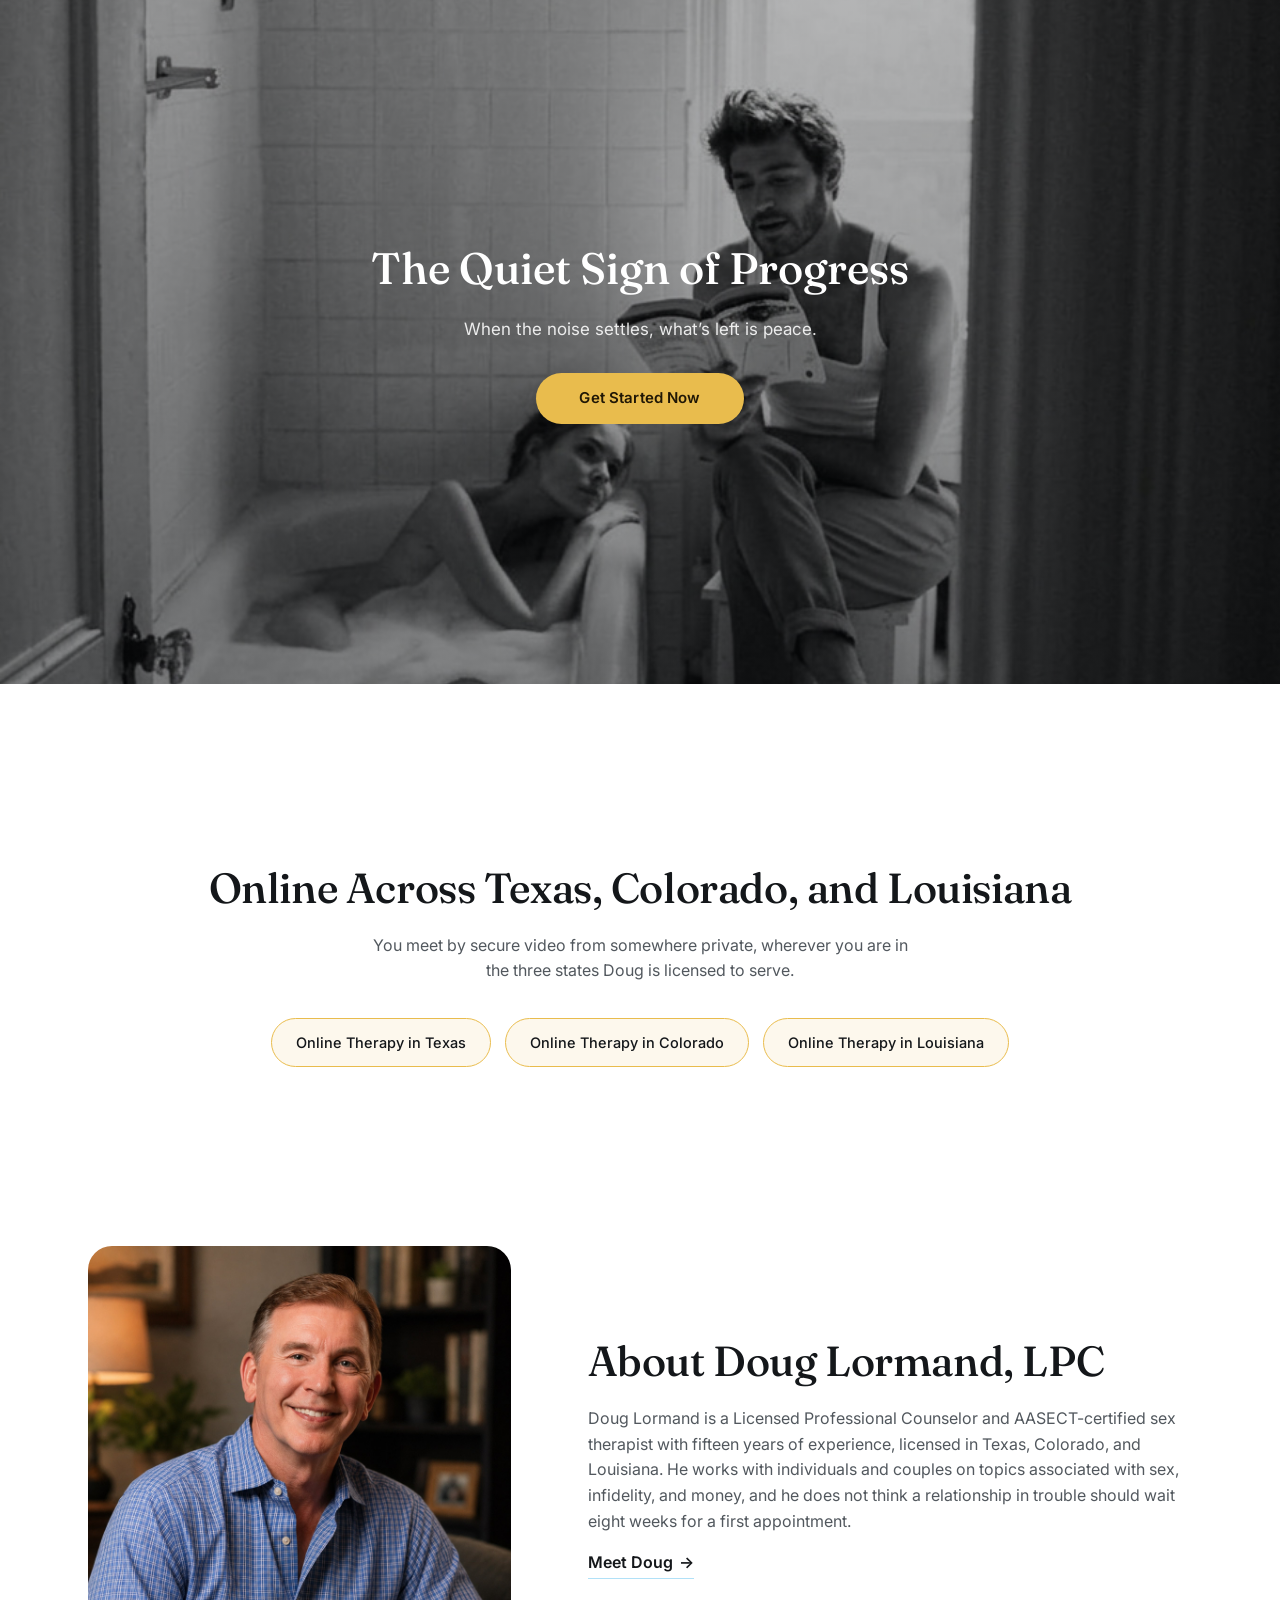
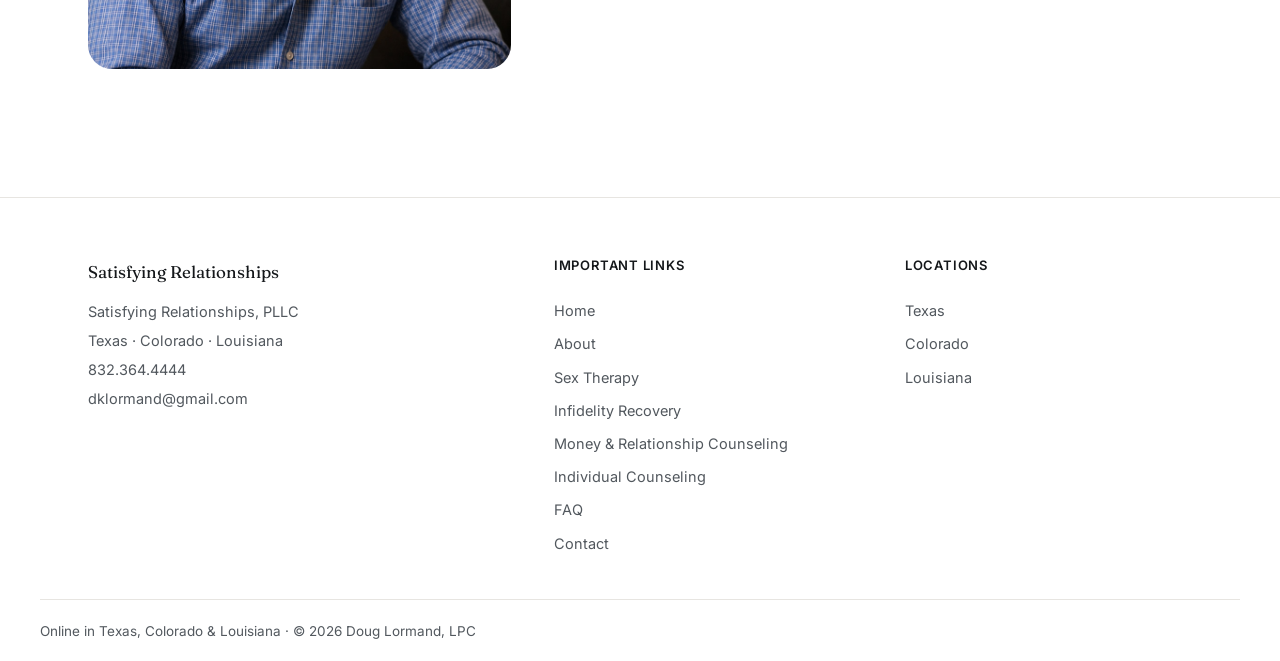
==== commit 740c93c9: "Swap individual counseling hero and homepage service image Co-Authored-By: Claude Sonnet 5 <noreply@" ====
--- a/index.html
+++ b/index.html
@@ -228,7 +228,7 @@
 
       <div class="services__grid">
         <article class="service-card reveal">
-          <img class="service-card__image" src="Images/Yoga-girl-individual-counseling.jpg" alt="" role="presentation">
+          <img class="service-card__image" src="Images/individual-counseling-main.jpg" alt="" role="presentation">
           <h3>Individual Counseling</h3>
           <p>Individual counseling helps you work through what is showing up in your relationship, your patterns, or your life, one on one, on your own timeline.</p>
           <a class="text-link" href="individual-therapy.html">Learn more <span aria-hidden="true">&rarr;</span></a>
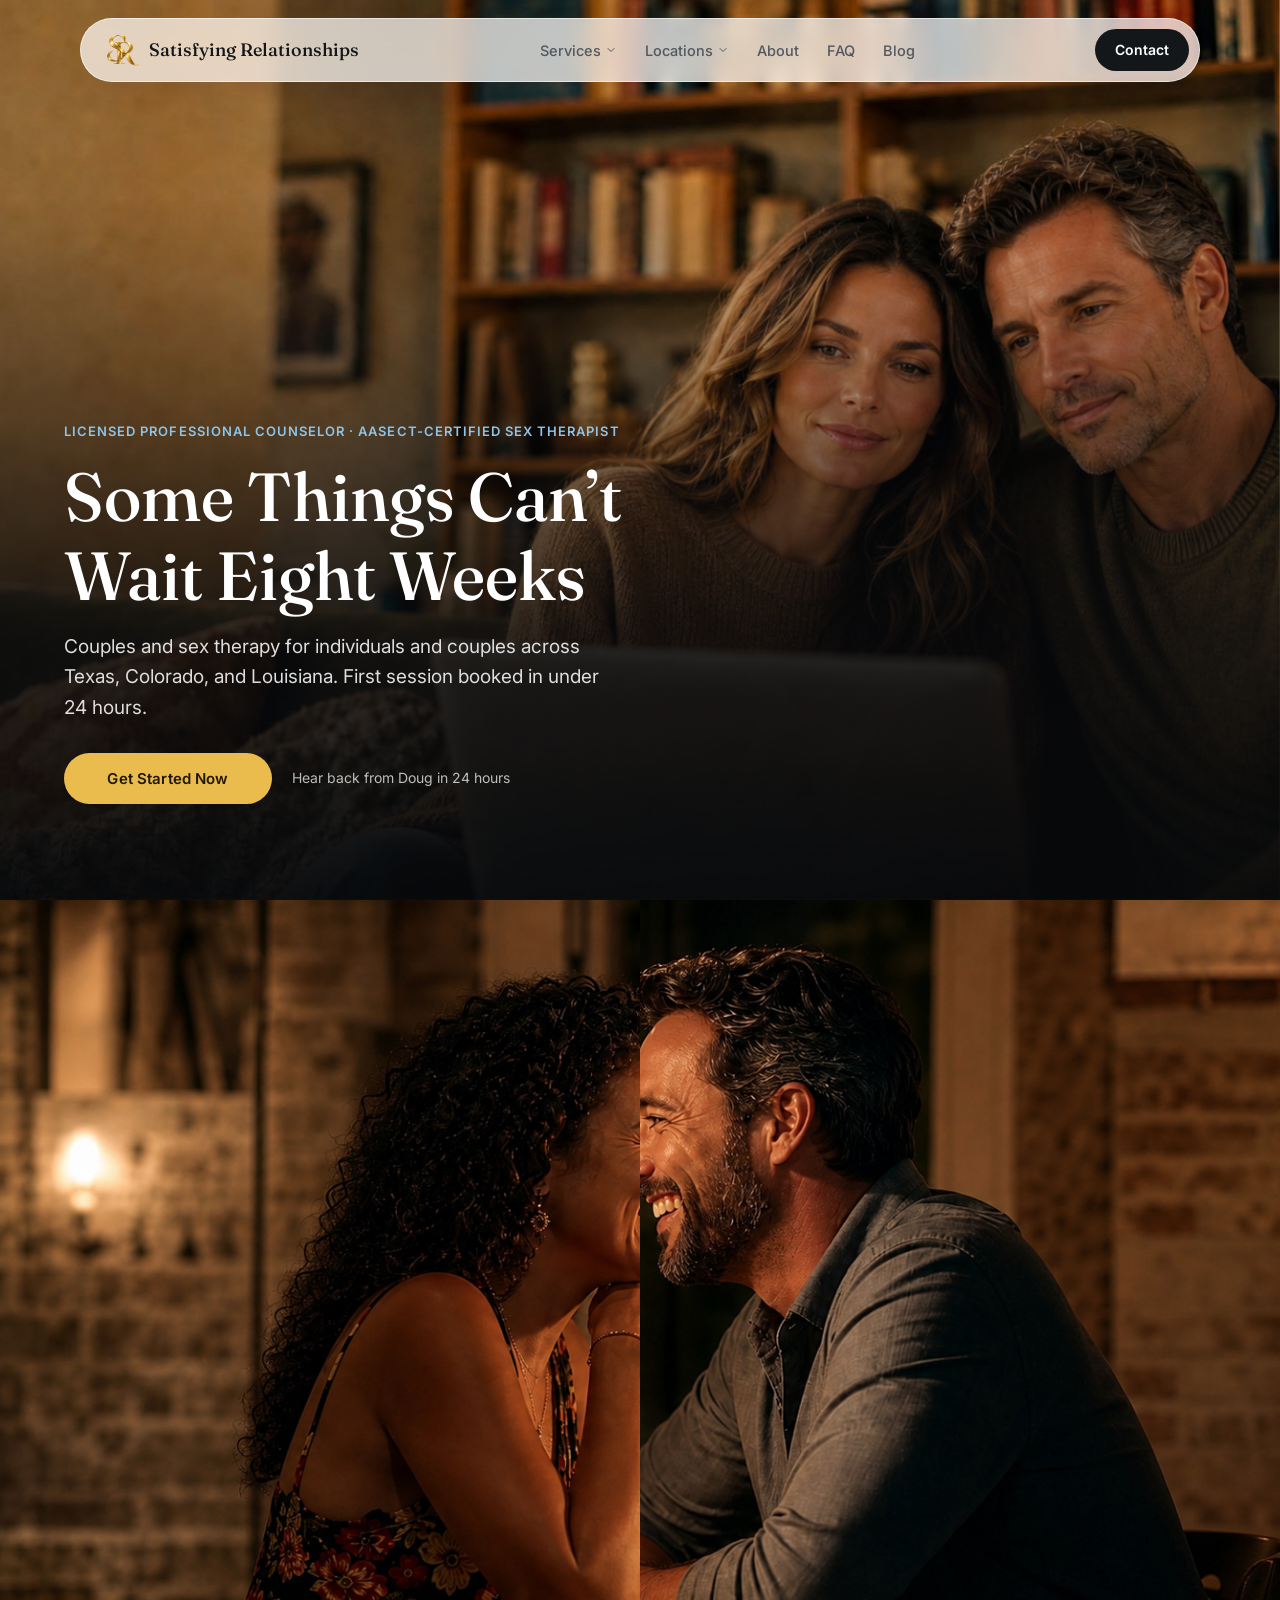
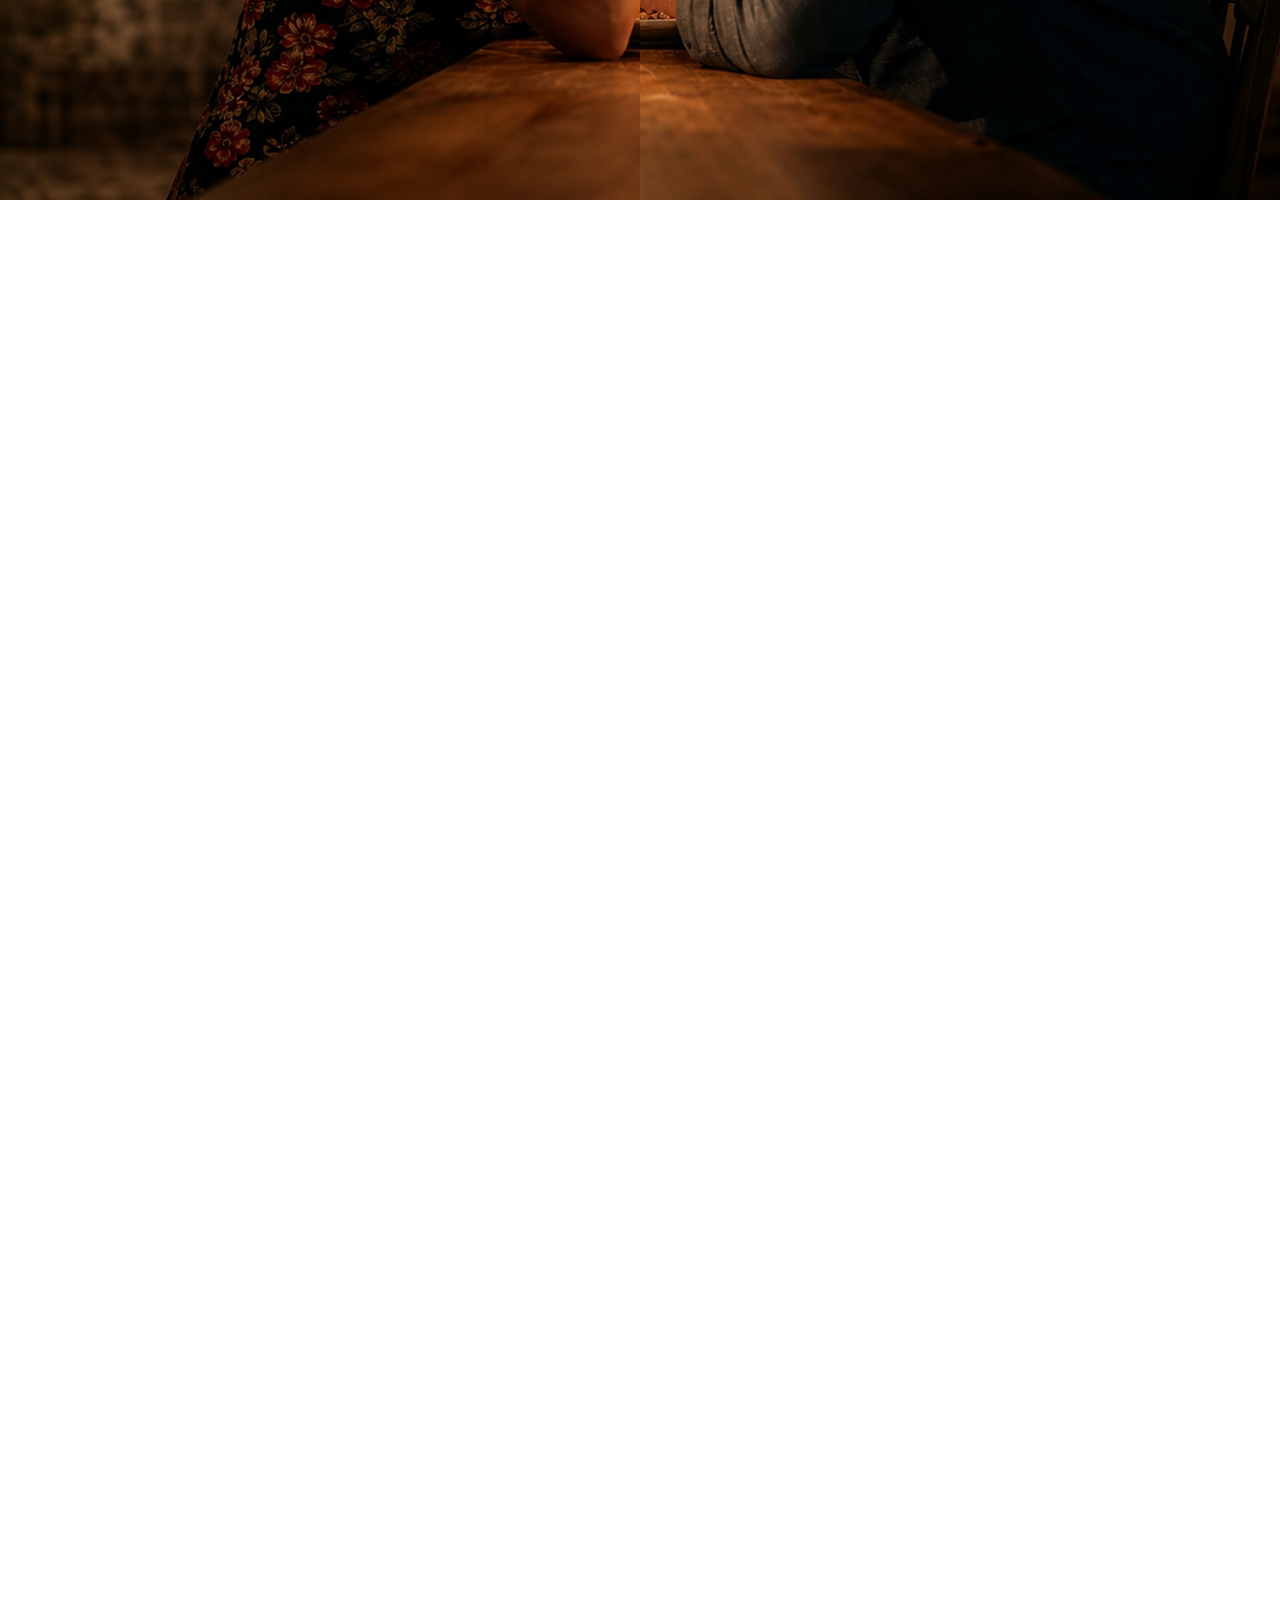
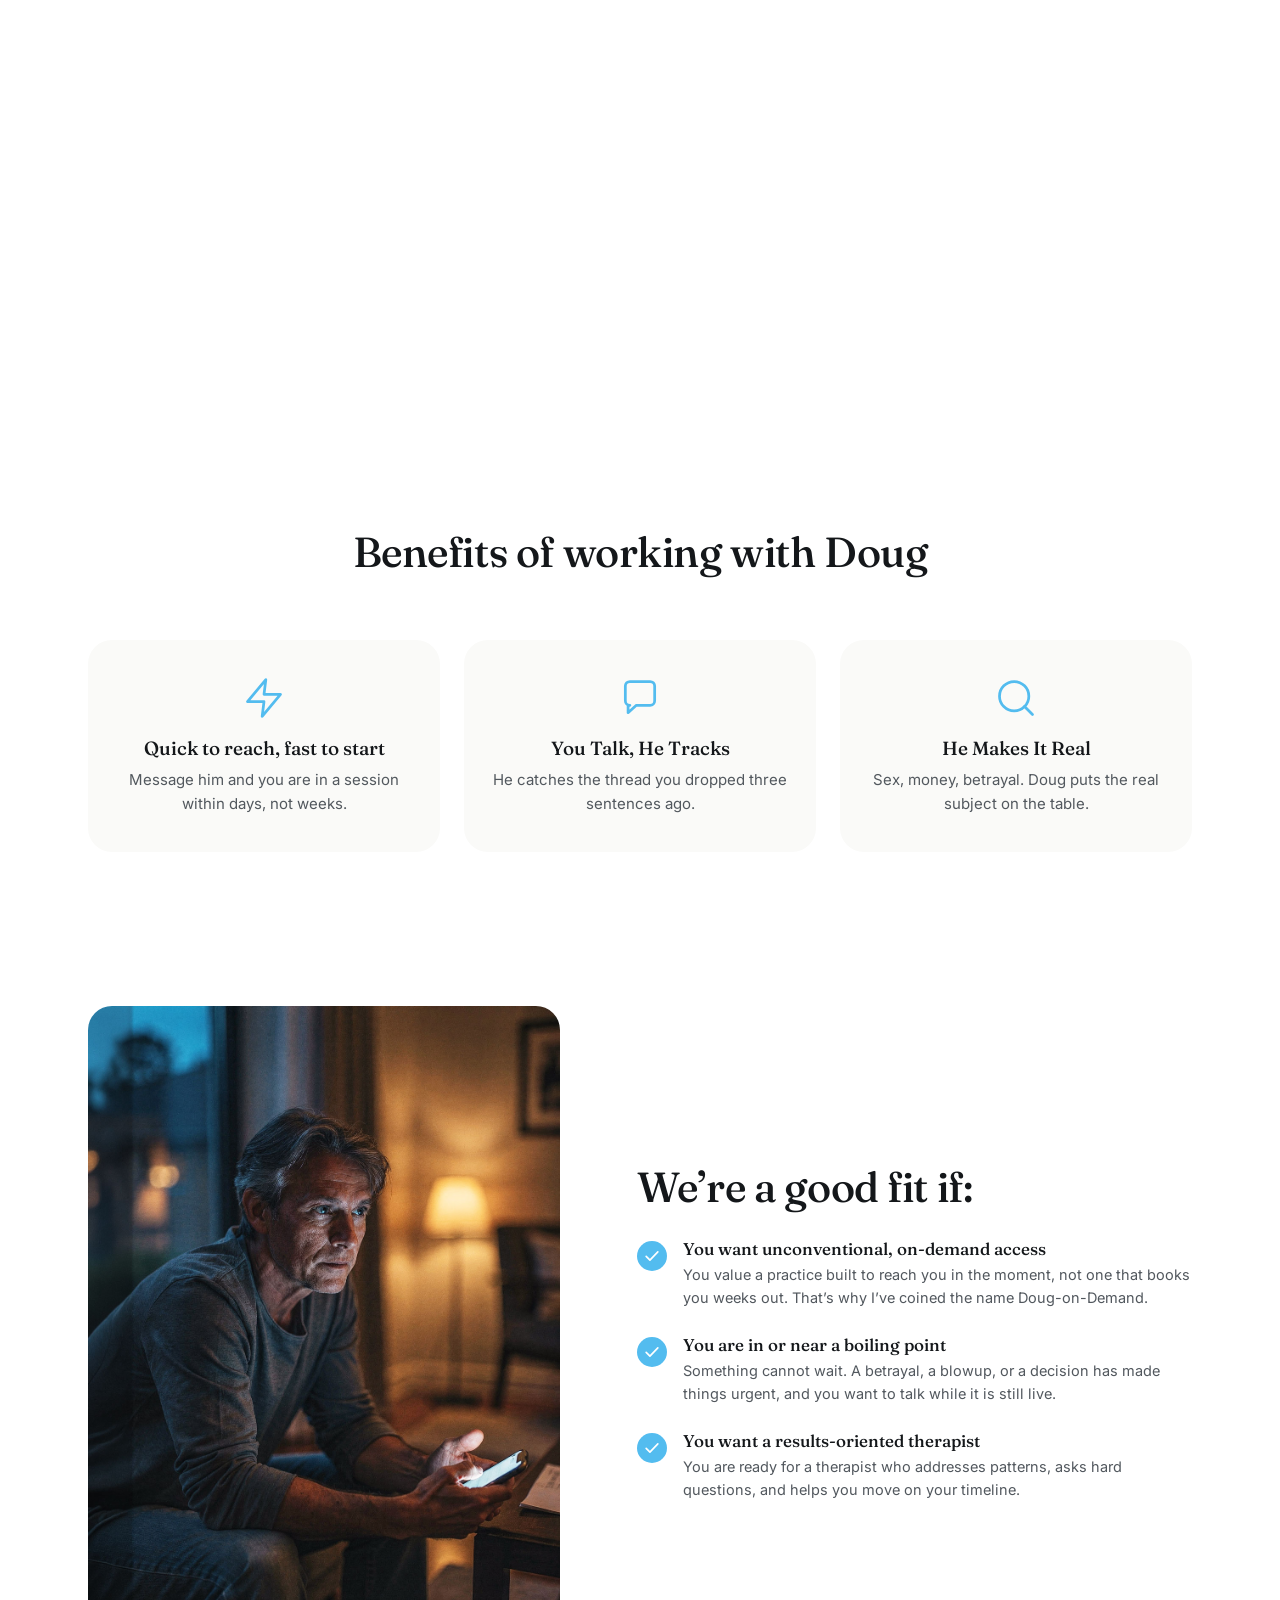
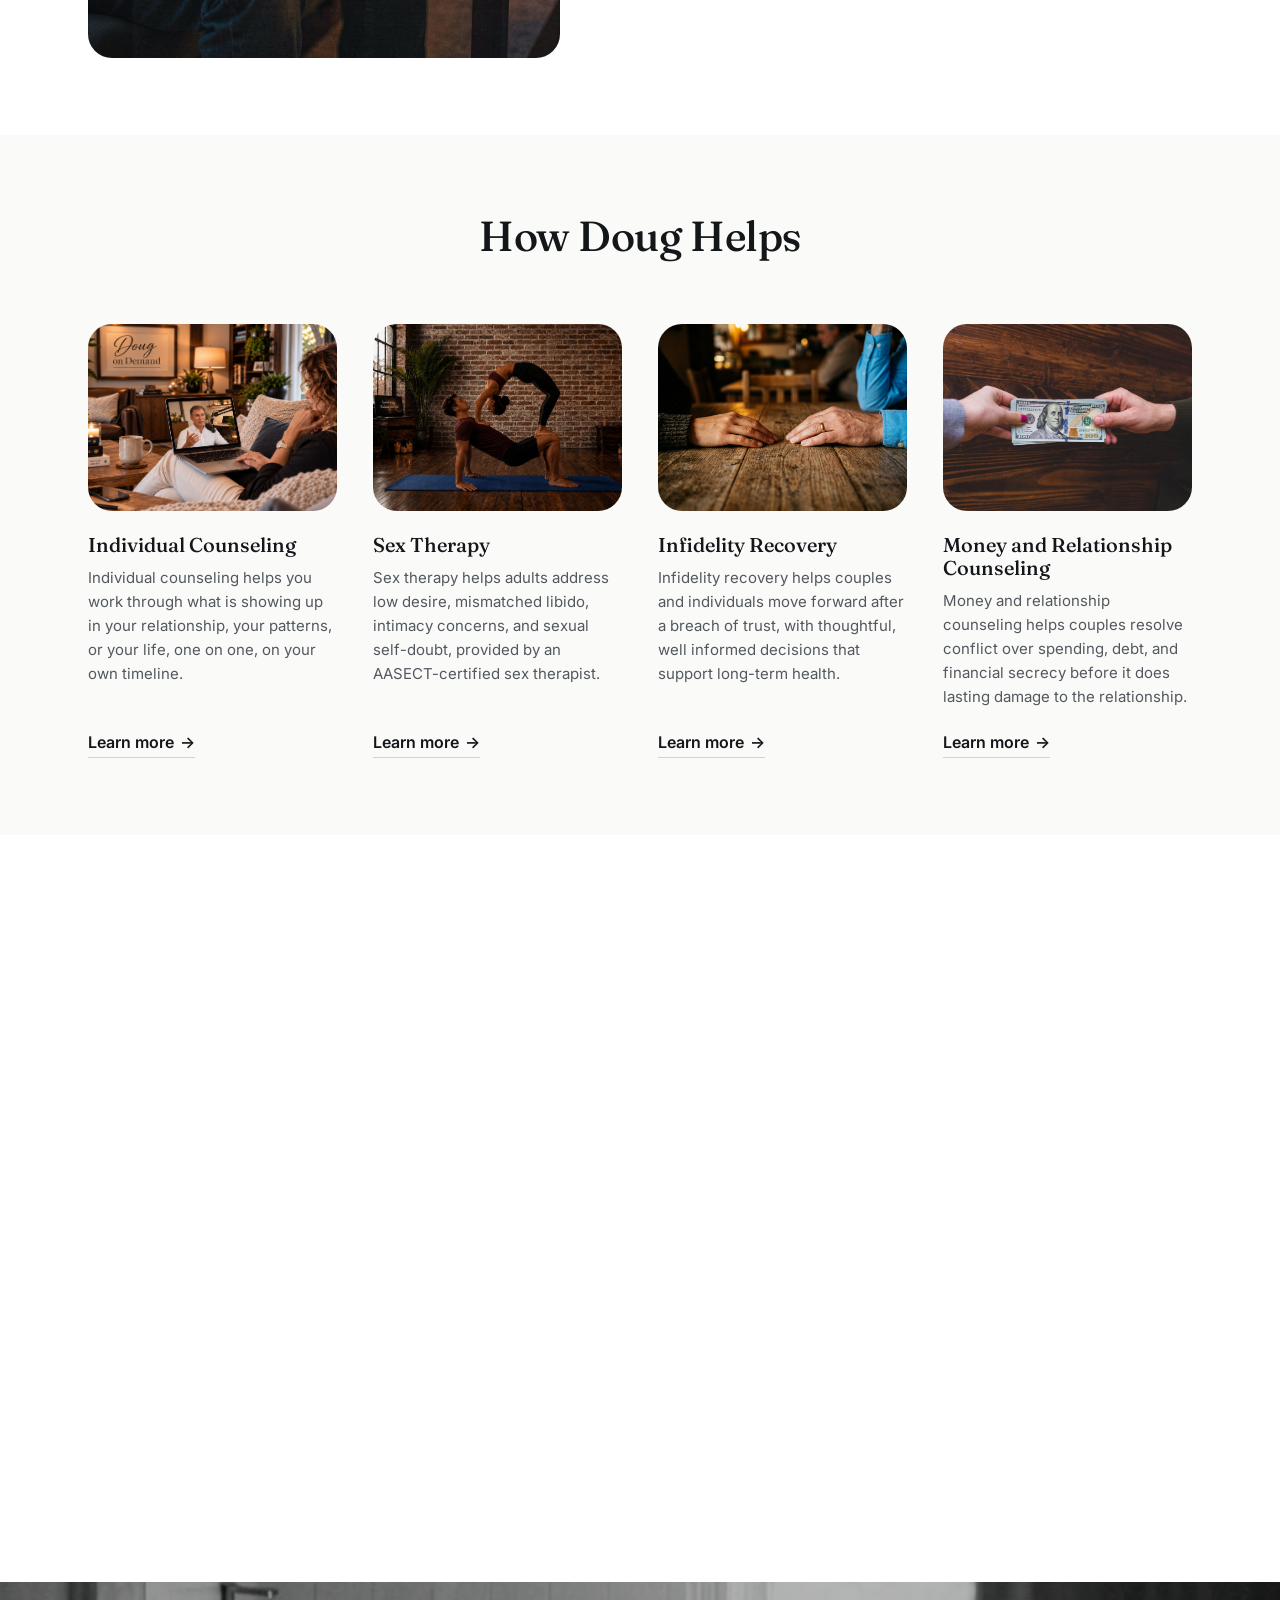
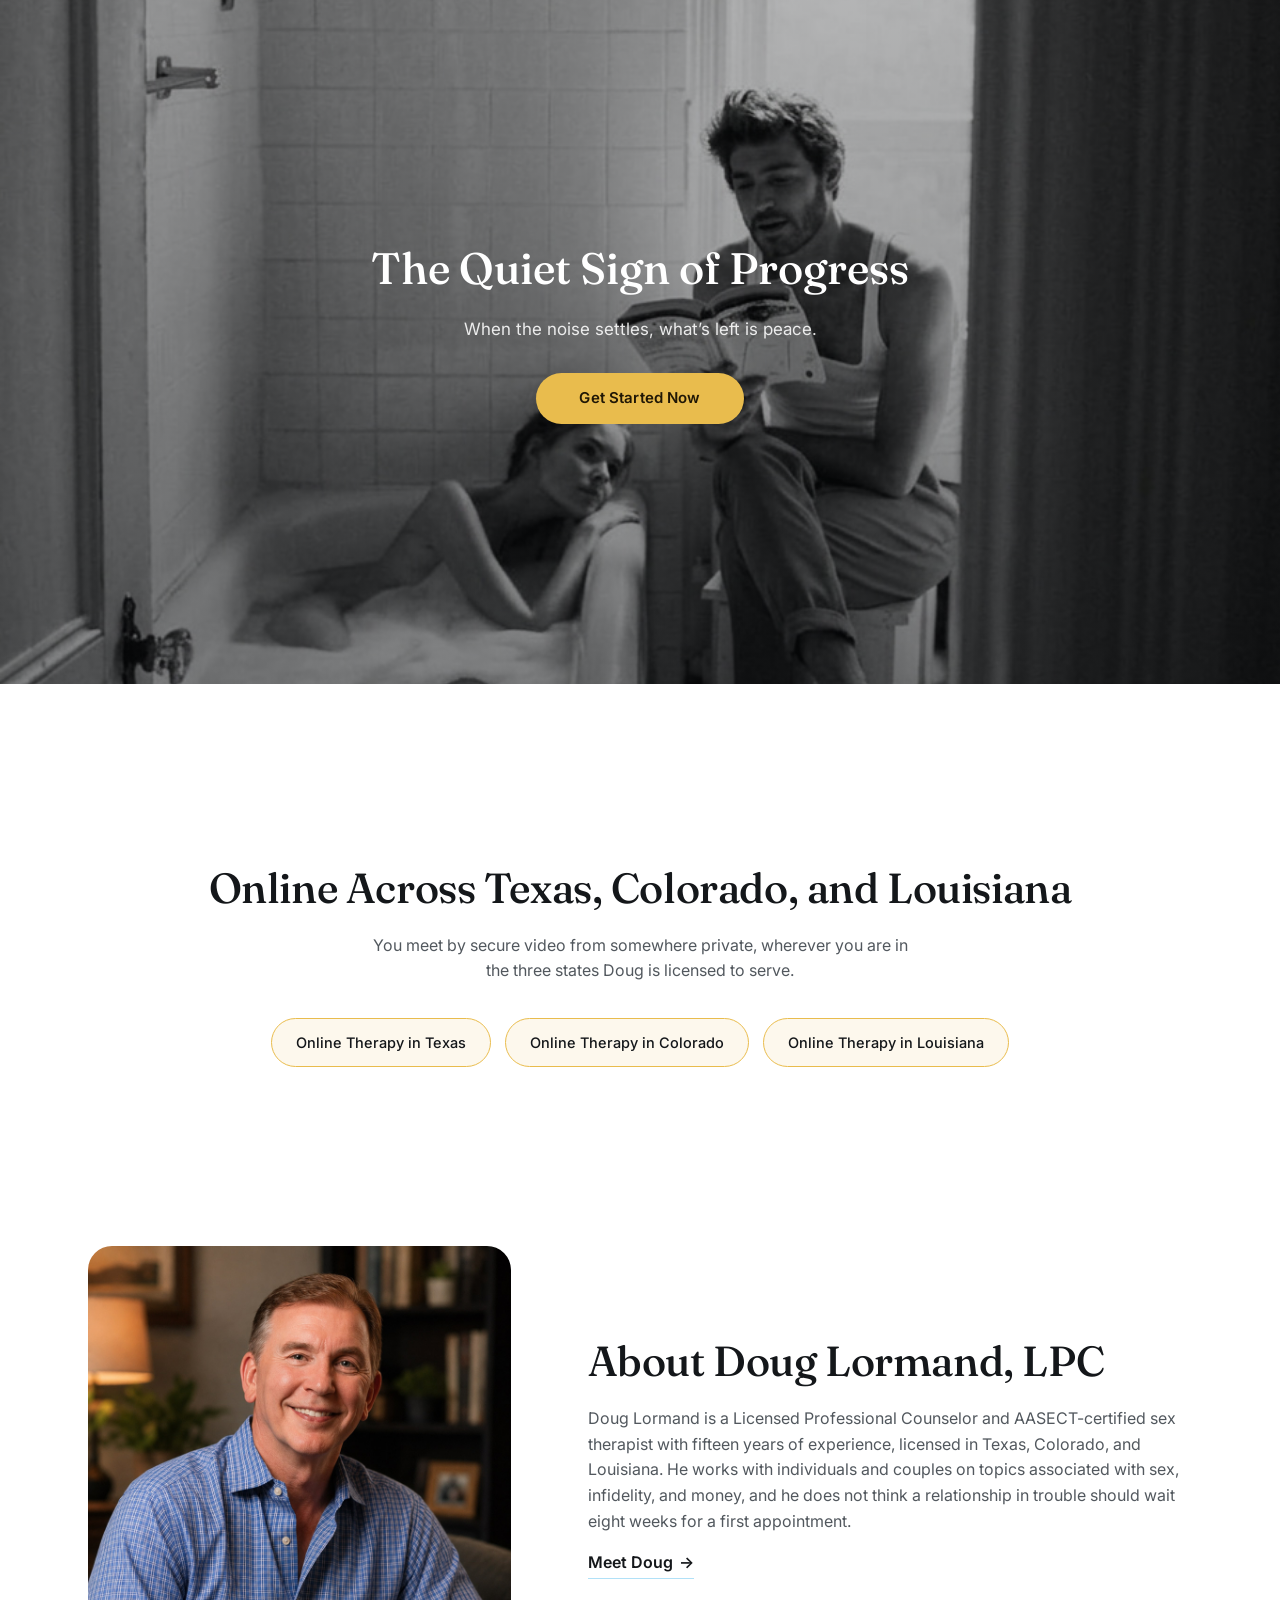
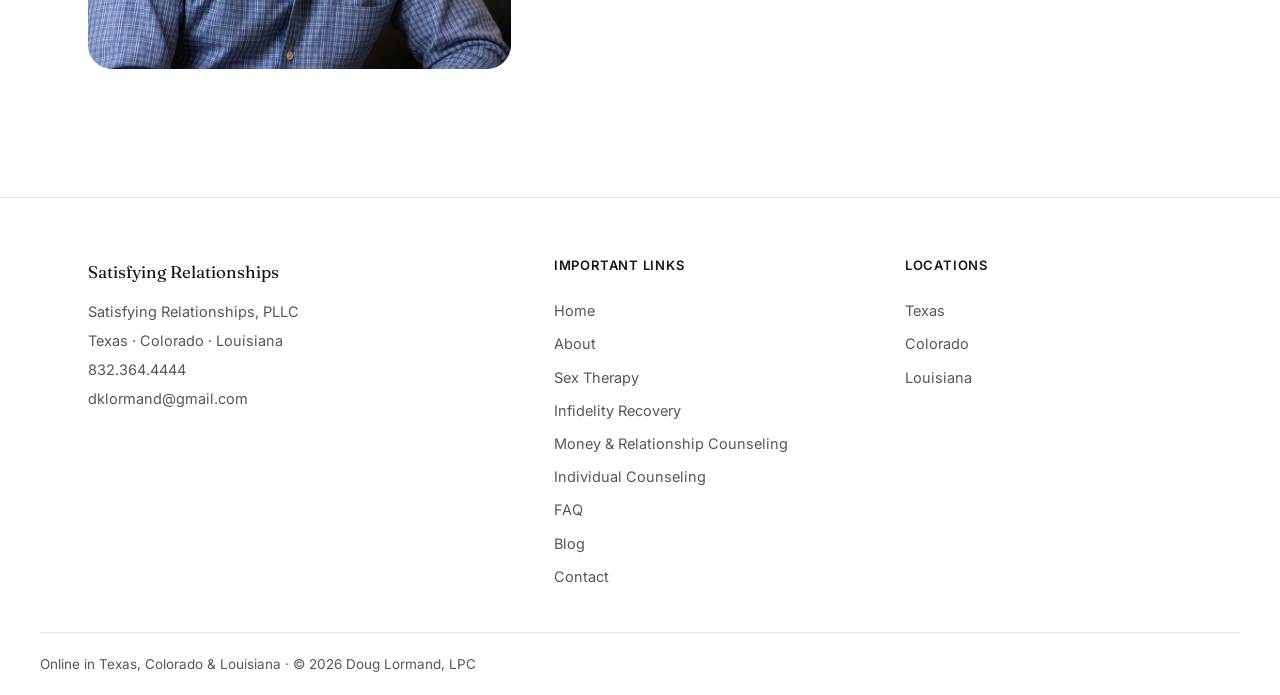
==== commit 48b01825: "Add blog, site favicon, FAQ schema, and logo in nav - Add sr-logo.png next to the site title in nav " ====
--- a/index.html
+++ b/index.html
@@ -9,6 +9,7 @@
 <link rel="preconnect" href="https://fonts.gstatic.com" crossorigin>
 <link href="https://fonts.googleapis.com/css2?family=Fraunces:ital,opsz,wght@0,9..144,400;0,9..144,500;0,9..144,600;1,9..144,400;1,9..144,500&family=Inter:wght@400;500;600&display=swap" rel="stylesheet">
 <link rel="stylesheet" href="css/styles.css">
+<link rel="icon" type="image/png" href="Images/sr-logo.png">
 </head>
 <body>
 
@@ -17,7 +18,7 @@
 <!-- ============ NAV ============ -->
 <header class="nav" id="nav">
   <div class="nav__bar">
-    <a class="nav__logo" href="#top">Satisfying Relationships</a>
+    <a class="nav__logo" href="#top"><img class="nav__logo-mark" src="Images/sr-logo.png" alt="Satisfying Relationships logo"><span>Satisfying Relationships</span></a>
 
     <nav class="nav__links" aria-label="Primary">
       <div class="nav__dropdown">
@@ -45,6 +46,7 @@
       </div>
       <a href="about.html">About</a>
       <a href="faq.html">FAQ</a>
+      <a href="blog.html">Blog</a>
     </nav>
 
     <a class="nav__contact" href="contact.html">Contact</a>
@@ -81,6 +83,7 @@
     </div>
     <a href="about.html">About</a>
     <a href="faq.html">FAQ</a>
+    <a href="blog.html">Blog</a>
     <a href="contact.html">Contact</a>
   </div>
 </header>
@@ -132,7 +135,7 @@
         <div class="philosophy__text">
           <div class="philosophy__text-inner" id="philosophyTextInner">
             <p class="philosophy__quote">Every strong &lsquo;we&rsquo; starts with two people who know their own &lsquo;I&rsquo;</p>
-            <p class="philosophy__body">Most couples come in speaking only in &ldquo;we.&rdquo; We fight. We shut down. We can&rsquo;t get past this. Doug&rsquo;s approach starts by separating that &ldquo;we&rdquo; back into two people, each with their own patterns, their own triggers, and their own choices. Pressure in a relationship &mdash; over sex, money, betrayal, expectation &mdash; is inevitable. But once each partner can see their own part clearly, how they respond to that pressure stops being automatic. It becomes a choice. That&rsquo;s where the real rebuilding starts.</p>
+            <p class="philosophy__body">Most couples come in speaking only in &ldquo;we.&rdquo; We fight. We shut down. We can&rsquo;t get past this. Doug&rsquo;s approach starts by separating that &ldquo;we&rdquo; back into two people, each with their own patterns, their own triggers, and their own choices. Pressure in a relationship, over sex, money, betrayal, expectation, is inevitable. But once each partner can see their own part clearly, how they respond to that pressure stops being automatic. It becomes a choice. That&rsquo;s where the real rebuilding starts.</p>
           </div>
           <div class="philosophy__closing" id="philosophyClosing">
             <p class="philosophy__closing-text">Rebuilding can start within 24 hours.</p>
@@ -354,6 +357,7 @@
       <a href="money-counseling.html">Money &amp; Relationship Counseling</a>
       <a href="individual-therapy.html">Individual Counseling</a>
       <a href="faq.html">FAQ</a>
+      <a href="blog.html">Blog</a>
       <a href="contact.html">Contact</a>
     </div>
 
--- a/css/styles.css
+++ b/css/styles.css
@@ -189,10 +189,19 @@
 }
 
 .nav__logo {
+  display: flex;
+  align-items: center;
+  gap: 10px;
   font-family: var(--font-display);
   font-size: 18px;
   font-weight: 500;
   white-space: nowrap;
+}
+
+.nav__logo-mark {
+  height: 32px;
+  width: auto;
+  display: block;
 }
 
 .nav__links {
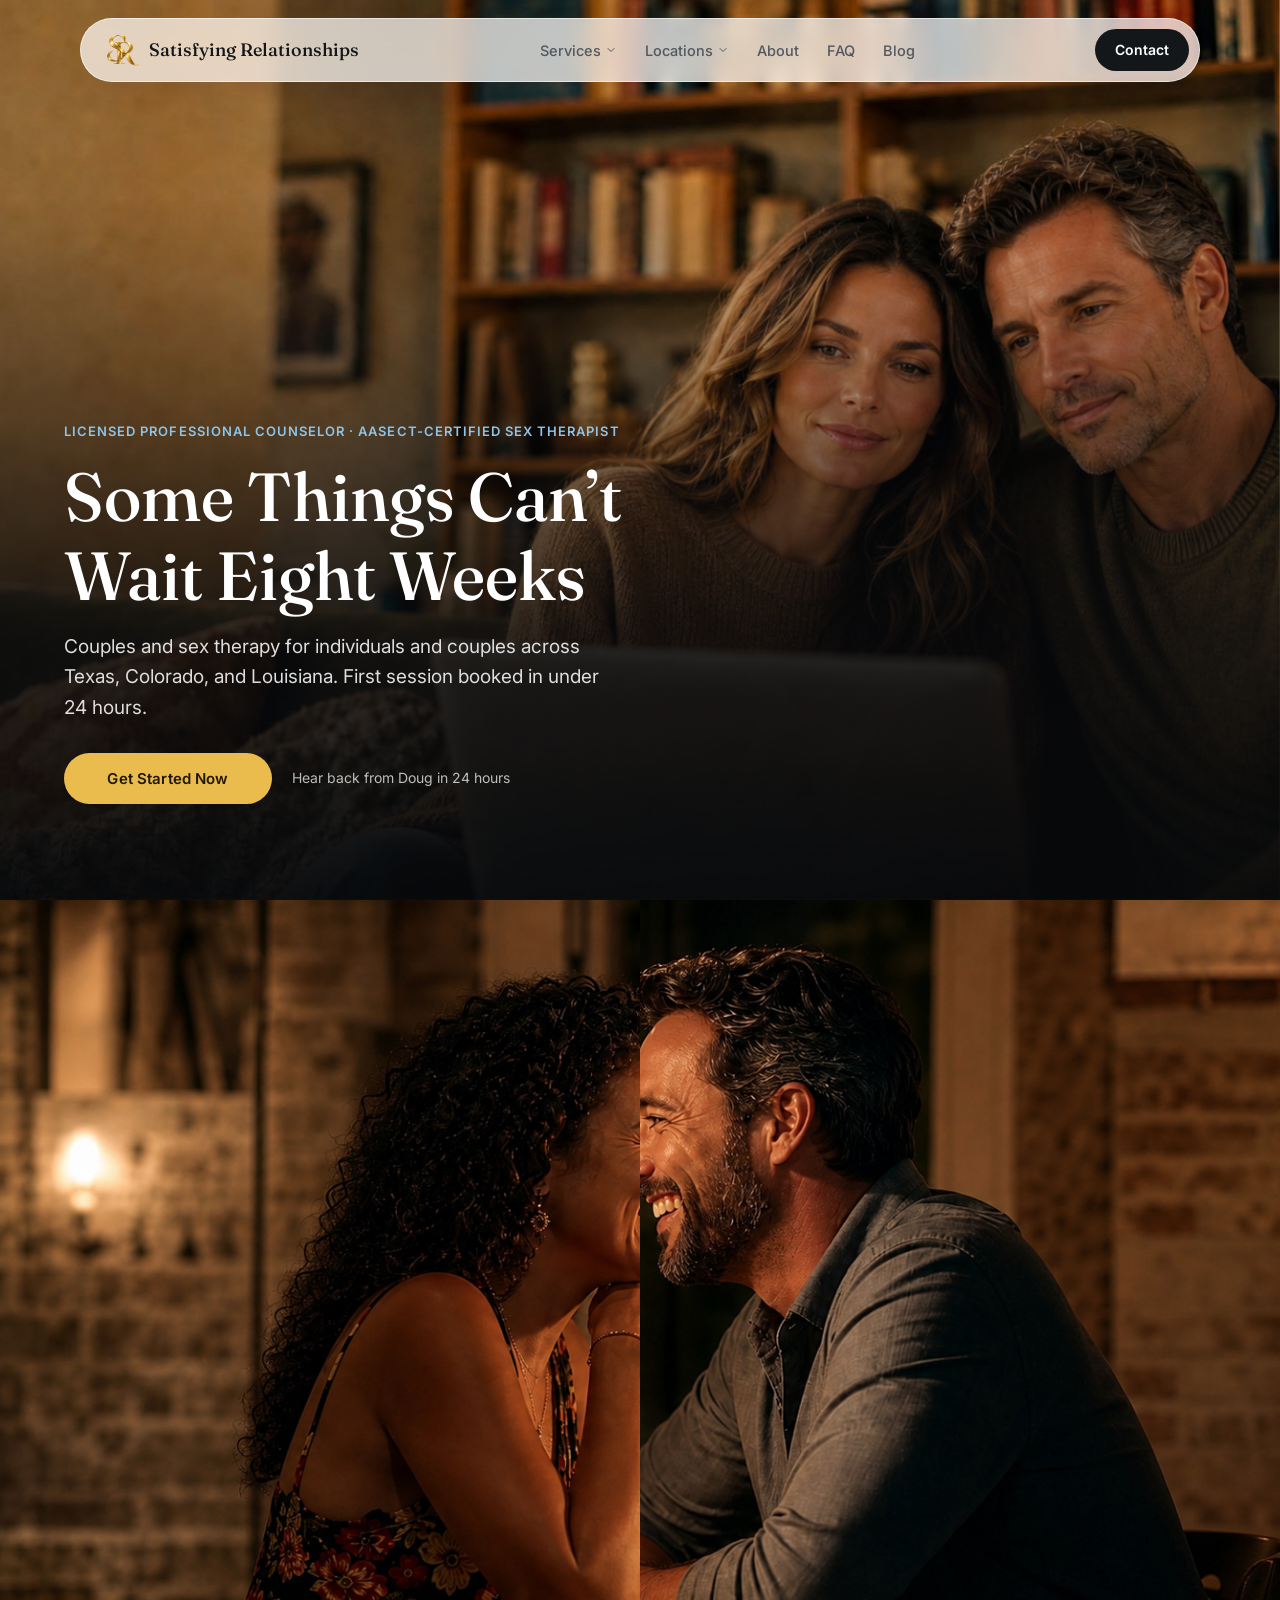
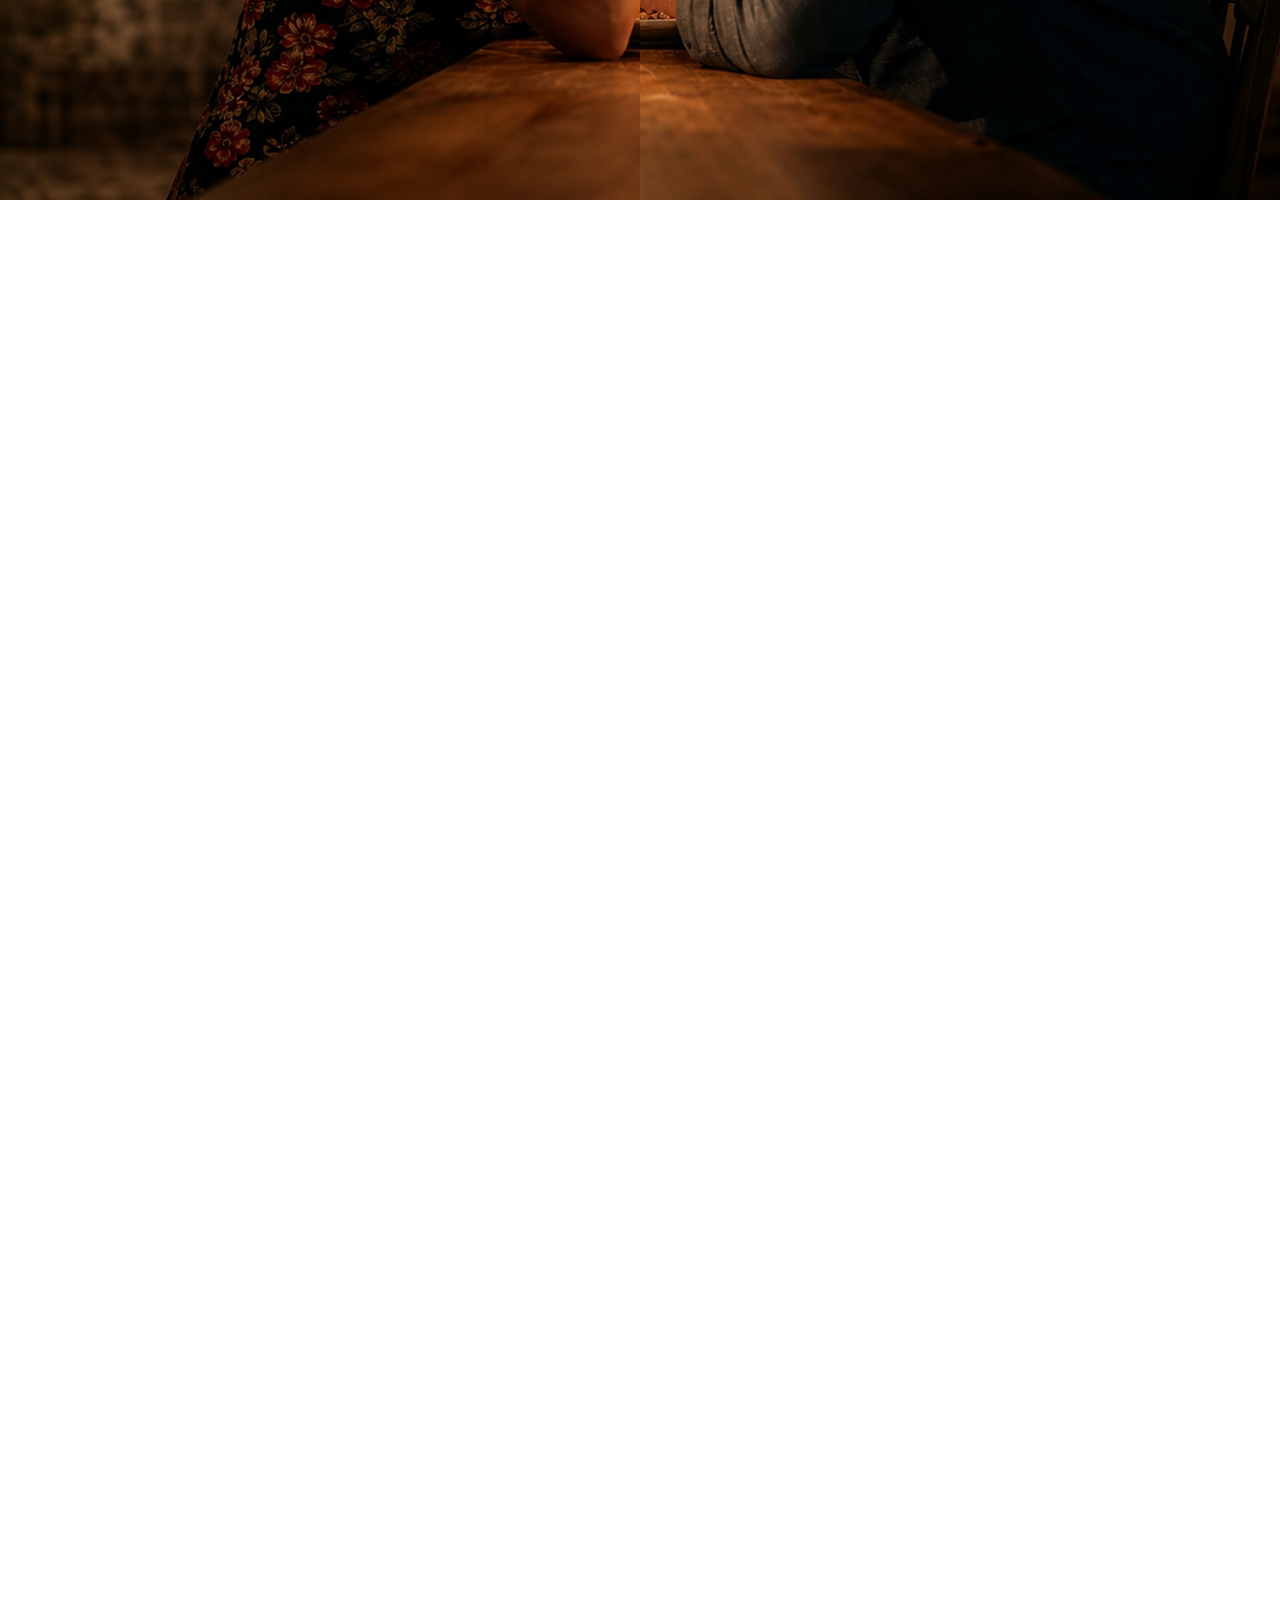
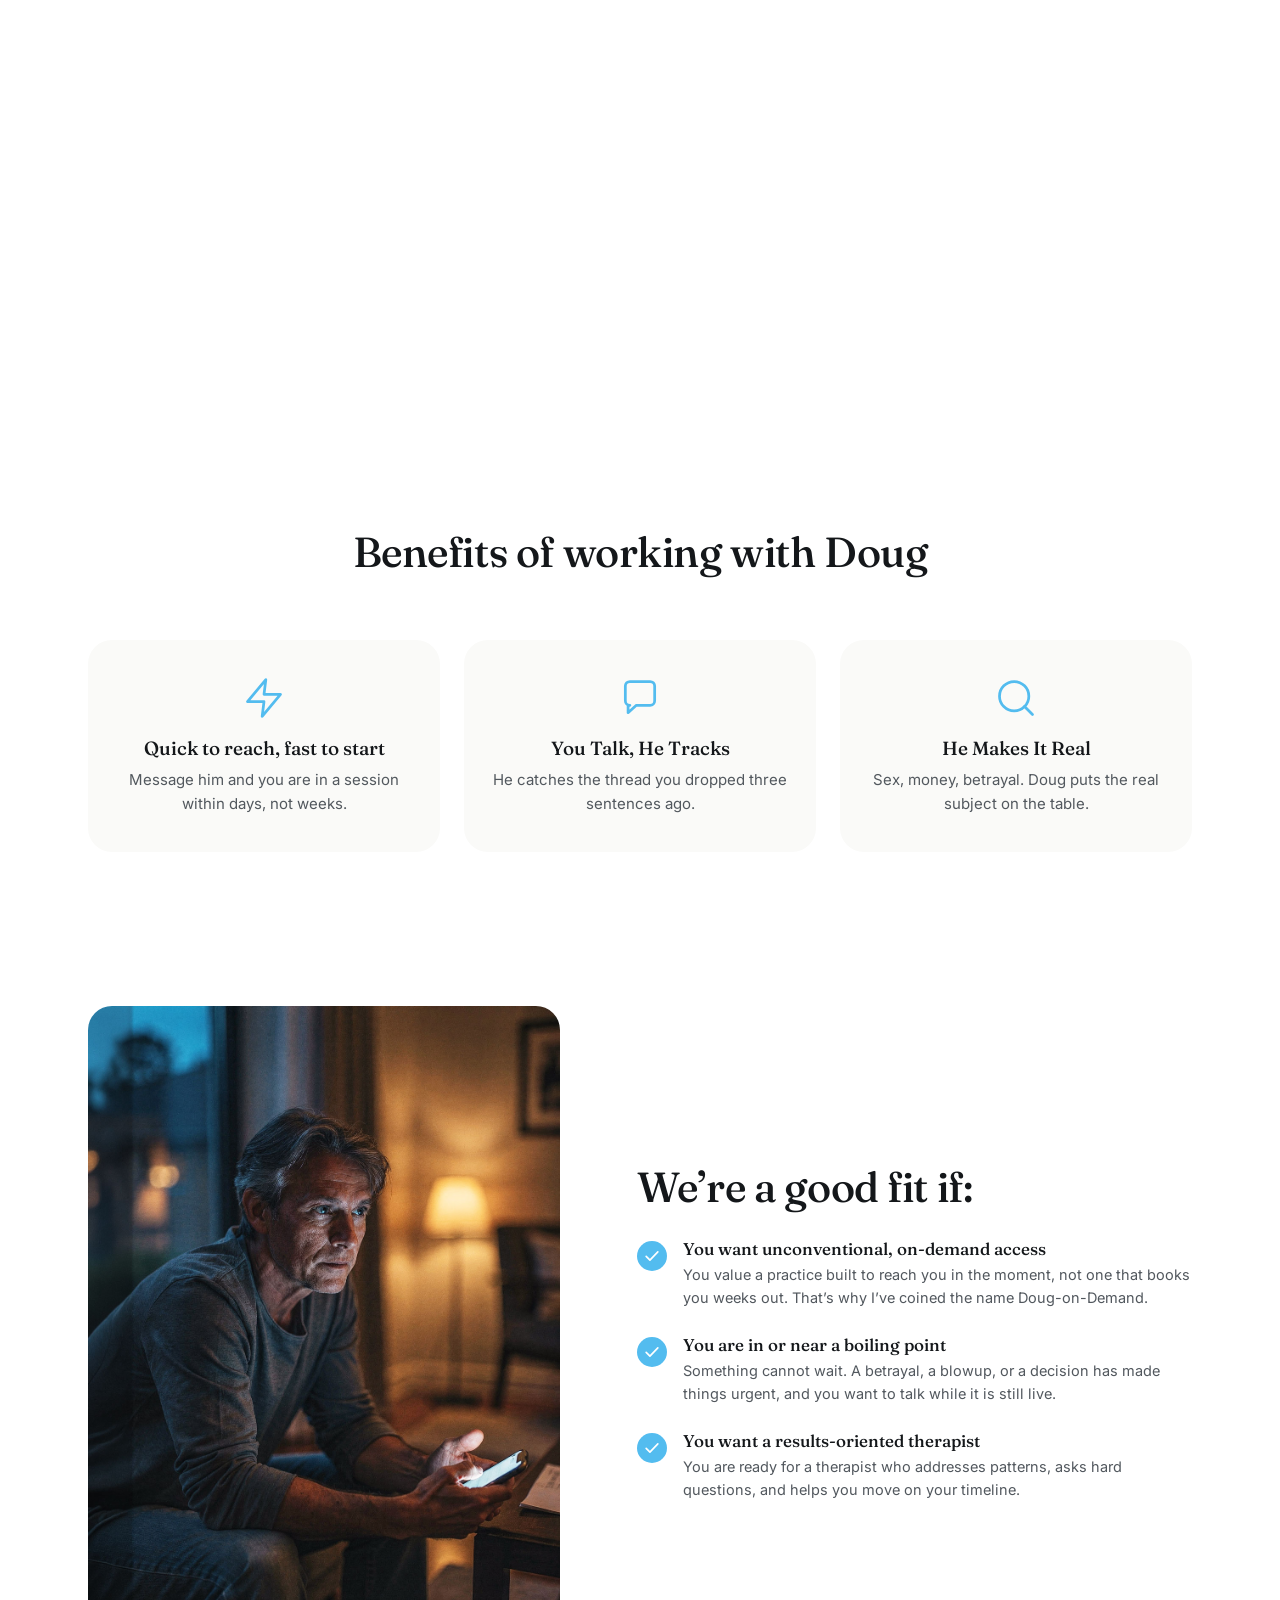
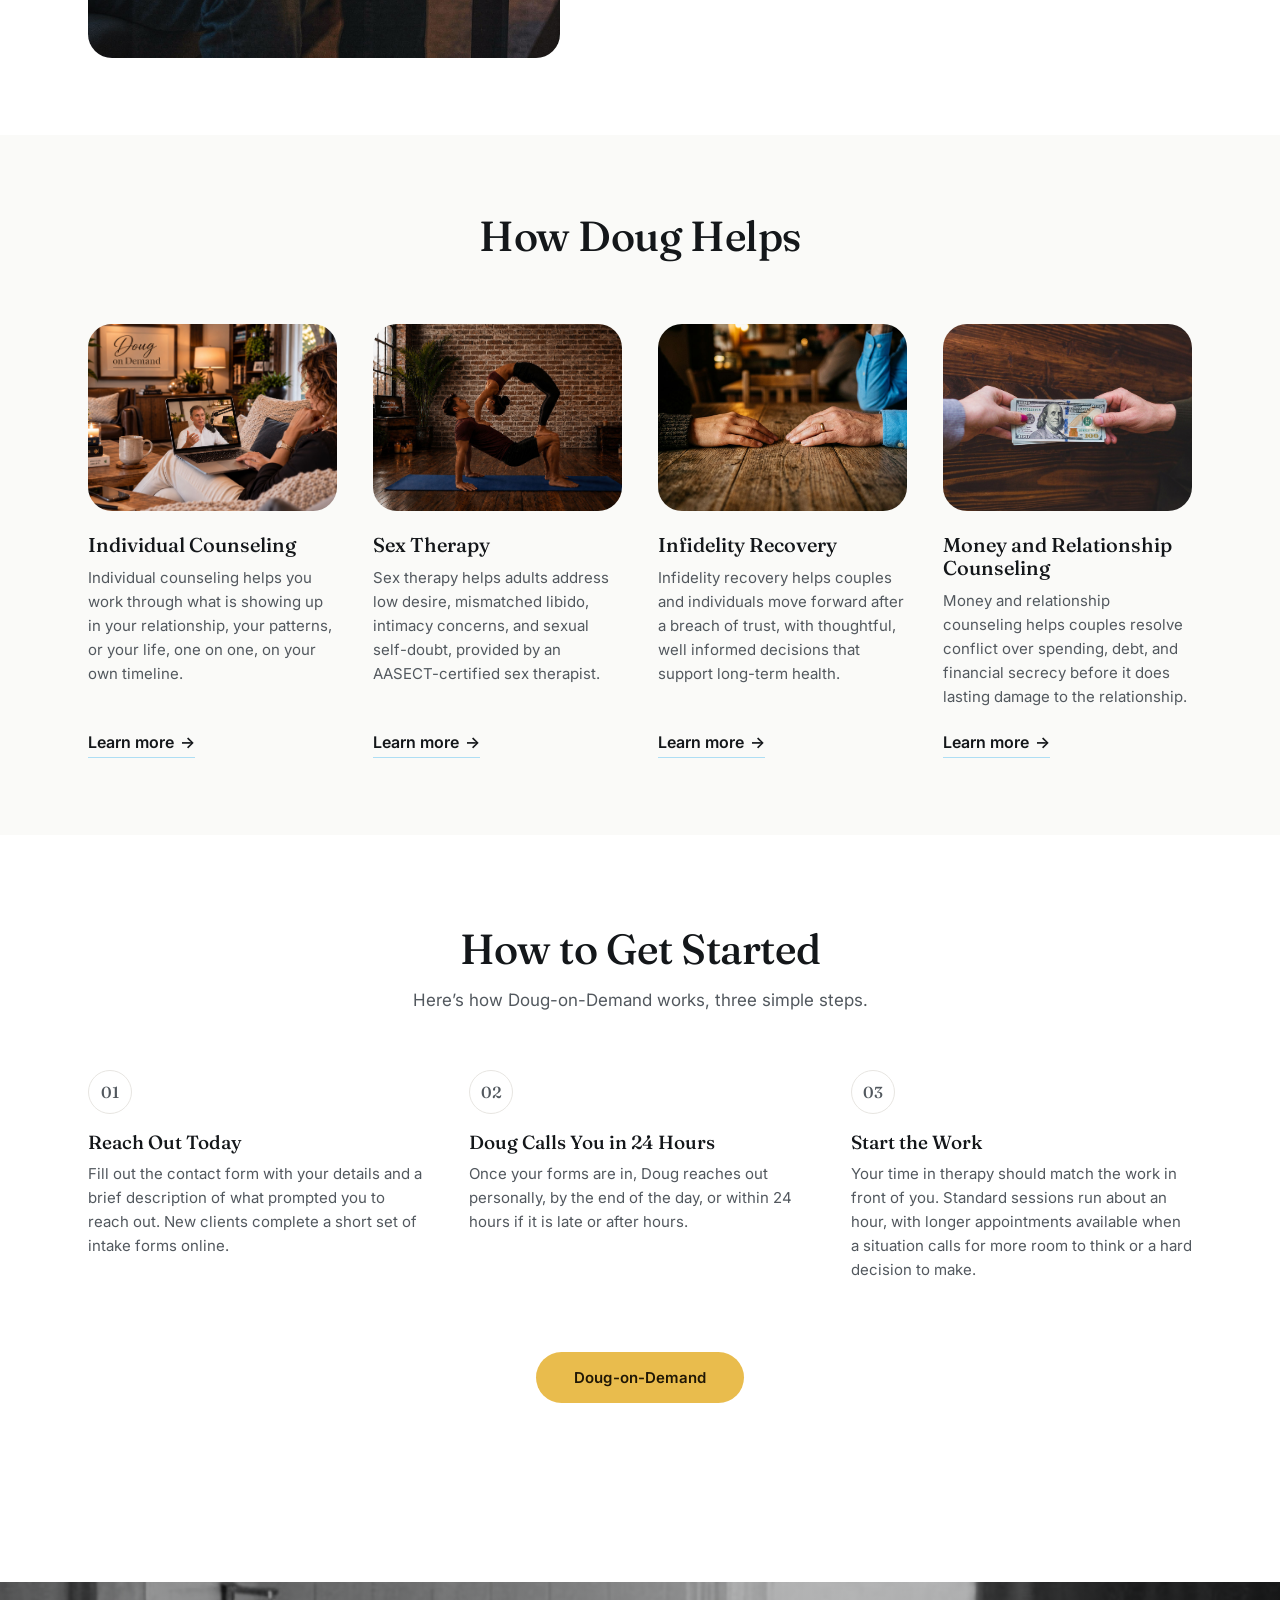
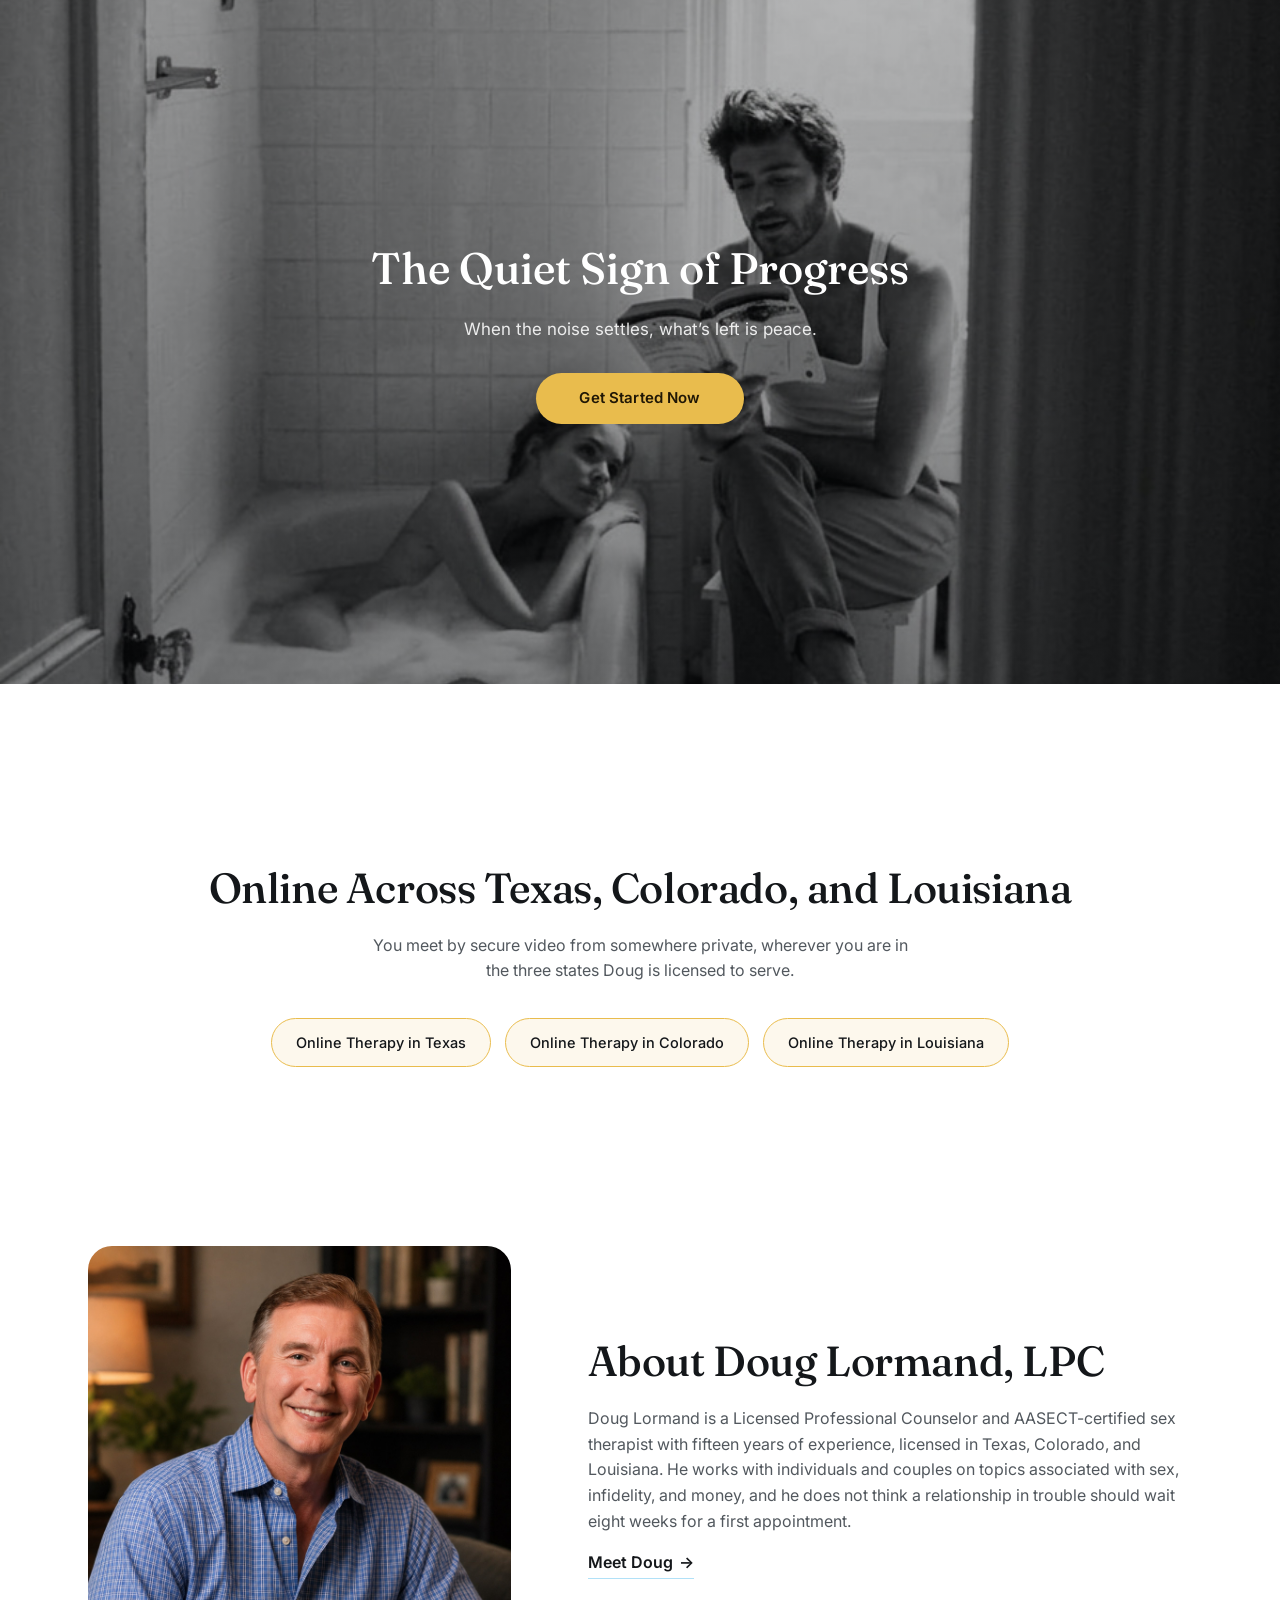
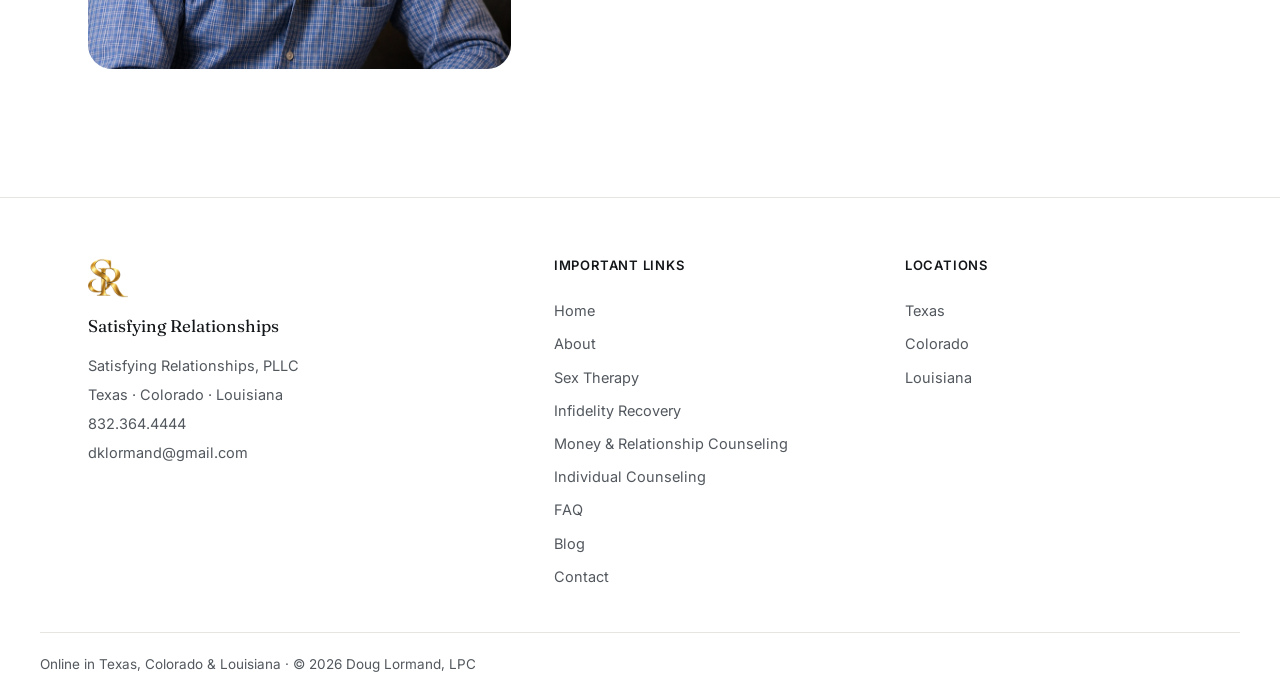
==== commit eb19b844: "Fix mobile layout issues and add footer logo - Blog page: swap hero to blog.jpg, remove Doug-on-Dema" ====
--- a/index.html
+++ b/index.html
@@ -275,18 +275,24 @@
         <ol class="steps">
           <li class="step reveal">
             <span class="step__badge" data-step-badge="0"><span class="step__number">01</span></span>
-            <h3>Reach Out Today</h3>
-            <p>Fill out the contact form with your details and a brief description of what prompted you to reach out. New clients complete a short set of intake forms online.</p>
+            <div class="step__text">
+              <h3>Reach Out Today</h3>
+              <p>Fill out the contact form with your details and a brief description of what prompted you to reach out. New clients complete a short set of intake forms online.</p>
+            </div>
           </li>
           <li class="step reveal">
             <span class="step__badge" data-step-badge="1"><span class="step__number">02</span></span>
-            <h3>Doug Calls You in 24 Hours</h3>
-            <p>Once your forms are in, Doug reaches out personally, by the end of the day, or within 24 hours if it is late or after hours.</p>
+            <div class="step__text">
+              <h3>Doug Calls You in 24 Hours</h3>
+              <p>Once your forms are in, Doug reaches out personally, by the end of the day, or within 24 hours if it is late or after hours.</p>
+            </div>
           </li>
           <li class="step reveal">
             <span class="step__badge" data-step-badge="2"><span class="step__number">03</span></span>
-            <h3>Start the Work</h3>
-            <p>Your time in therapy should match the work in front of you. Standard sessions run about an hour, with longer appointments available when a situation calls for more room to think or a hard decision to make.</p>
+            <div class="step__text">
+              <h3>Start the Work</h3>
+              <p>Your time in therapy should match the work in front of you. Standard sessions run about an hour, with longer appointments available when a situation calls for more room to think or a hard decision to make.</p>
+            </div>
           </li>
         </ol>
       </div>
@@ -341,6 +347,7 @@
 <footer class="footer">
   <div class="wrap footer__grid">
     <div class="footer__brand">
+      <img class="footer__brand-mark" src="Images/sr-logo.png" alt="Satisfying Relationships logo">
       <span class="footer__logo">Satisfying Relationships</span>
       <p>Satisfying Relationships, PLLC</p>
       <p>Texas &middot; Colorado &middot; Louisiana</p>
--- a/css/styles.css
+++ b/css/styles.css
@@ -408,6 +408,10 @@
   background: linear-gradient(to top, rgba(8, 9, 11, 0.94) 0%, rgba(8, 9, 11, 0.82) 30%, rgba(8, 9, 11, 0.4) 55%, rgba(8, 9, 11, 0.05) 78%, rgba(8, 9, 11, 0) 100%);
 }
 
+@media (max-width: 780px) {
+  .hero__bg { object-position: 70% center; }
+}
+
 .hero__content {
   position: relative;
   z-index: 2;
@@ -636,6 +640,7 @@
   /* Scroll-jacked pin/split is unreliable on mobile (address-bar viewport
      shifts, touch scroll momentum), so mobile gets the whole photo plus
      copy in normal flow instead of the split/reunite treatment. */
+  .philosophy__stage { height: auto; }
   .philosophy__pin { position: relative; height: auto; overflow: visible; }
   .philosophy__image-wrap { position: relative; height: 62vh; overflow: hidden; }
   .philosophy__half { width: 100%; }
@@ -828,6 +833,8 @@
 
 @media (max-width: 780px) {
   .steps { grid-template-columns: 1fr; gap: 32px; }
+  .step { display: flex; align-items: flex-start; gap: 18px; }
+  .step__badge { flex: none; margin-bottom: 0; }
 }
 
 /* ============================================================
@@ -1149,6 +1156,7 @@
   .footer__grid { grid-template-columns: 1fr; gap: 32px; }
 }
 
+.footer__brand-mark { height: 40px; width: auto; display: block; margin-bottom: 14px; }
 .footer__brand .footer__logo { display: block; margin-bottom: 14px; }
 .footer__brand p { margin: 0 0 6px; font-size: 14.5px; color: var(--color-text-soft); }
 .footer__brand a { color: var(--color-text-soft); }
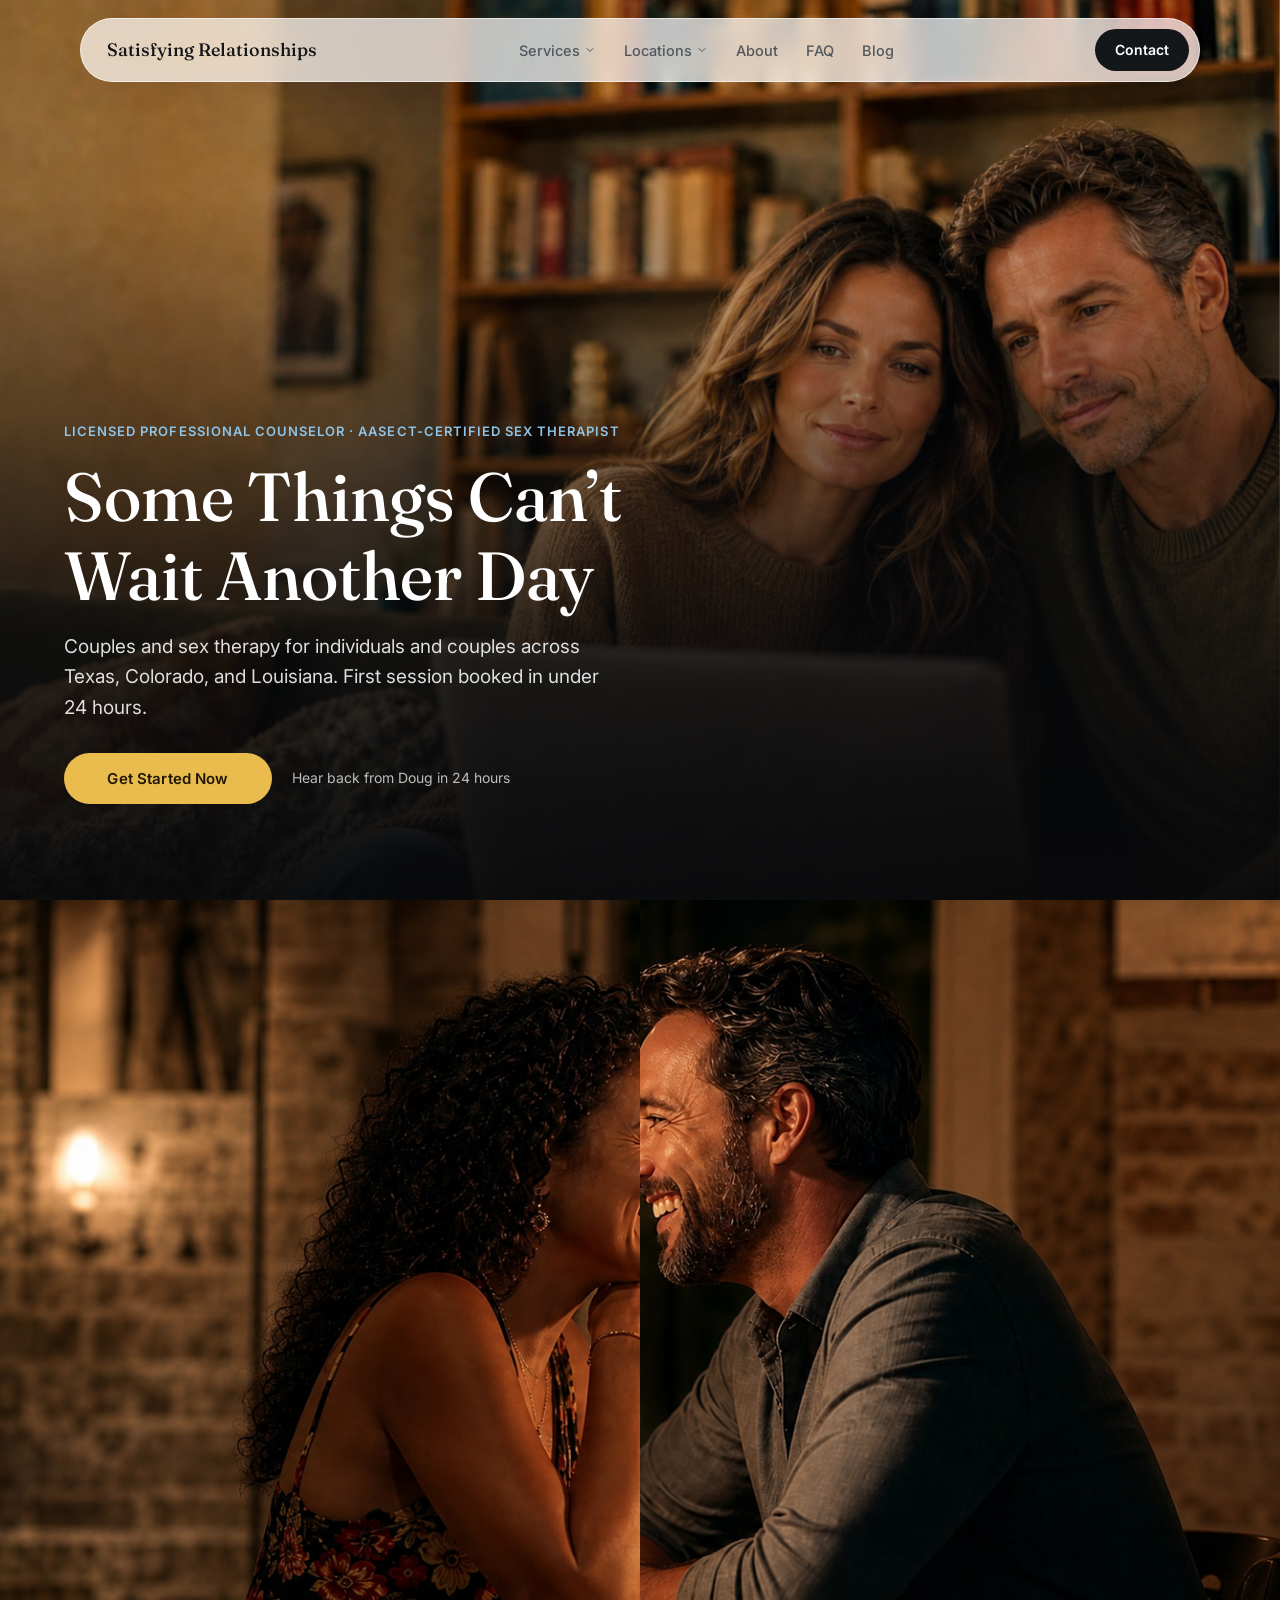
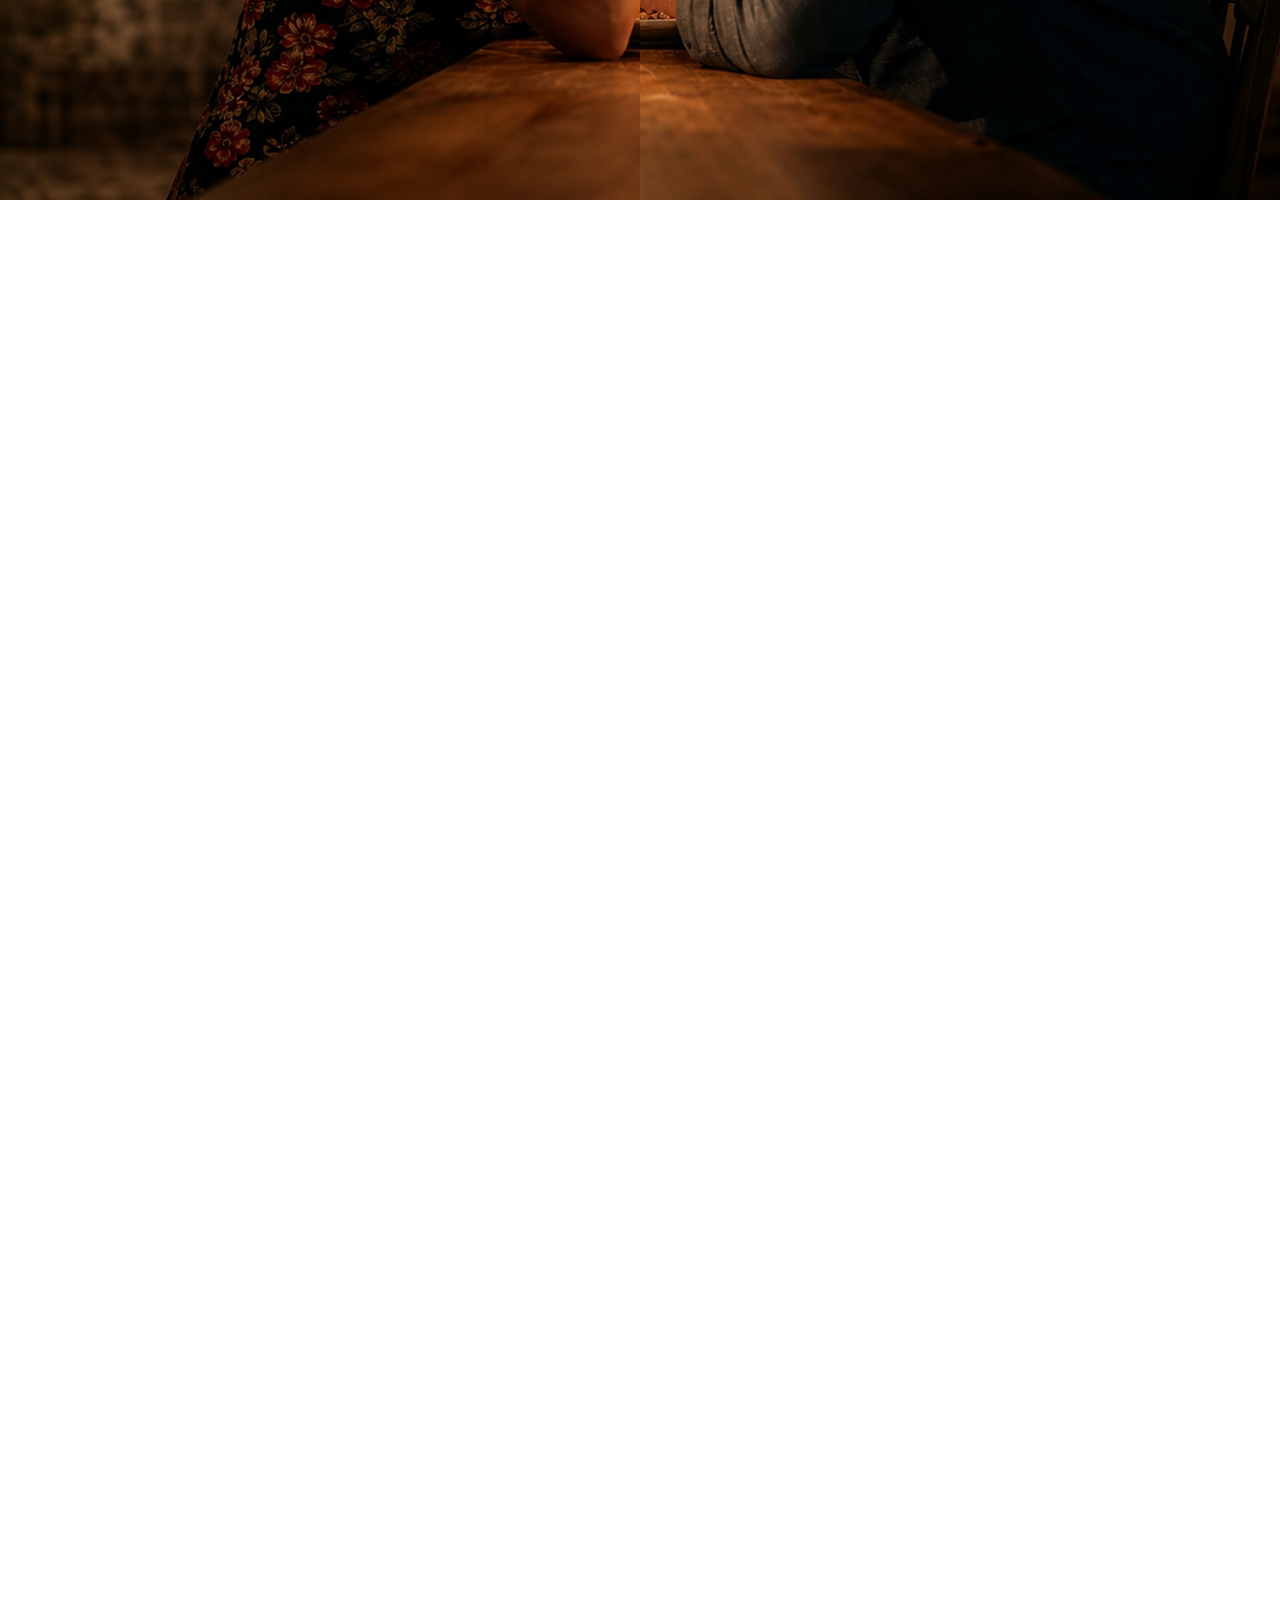
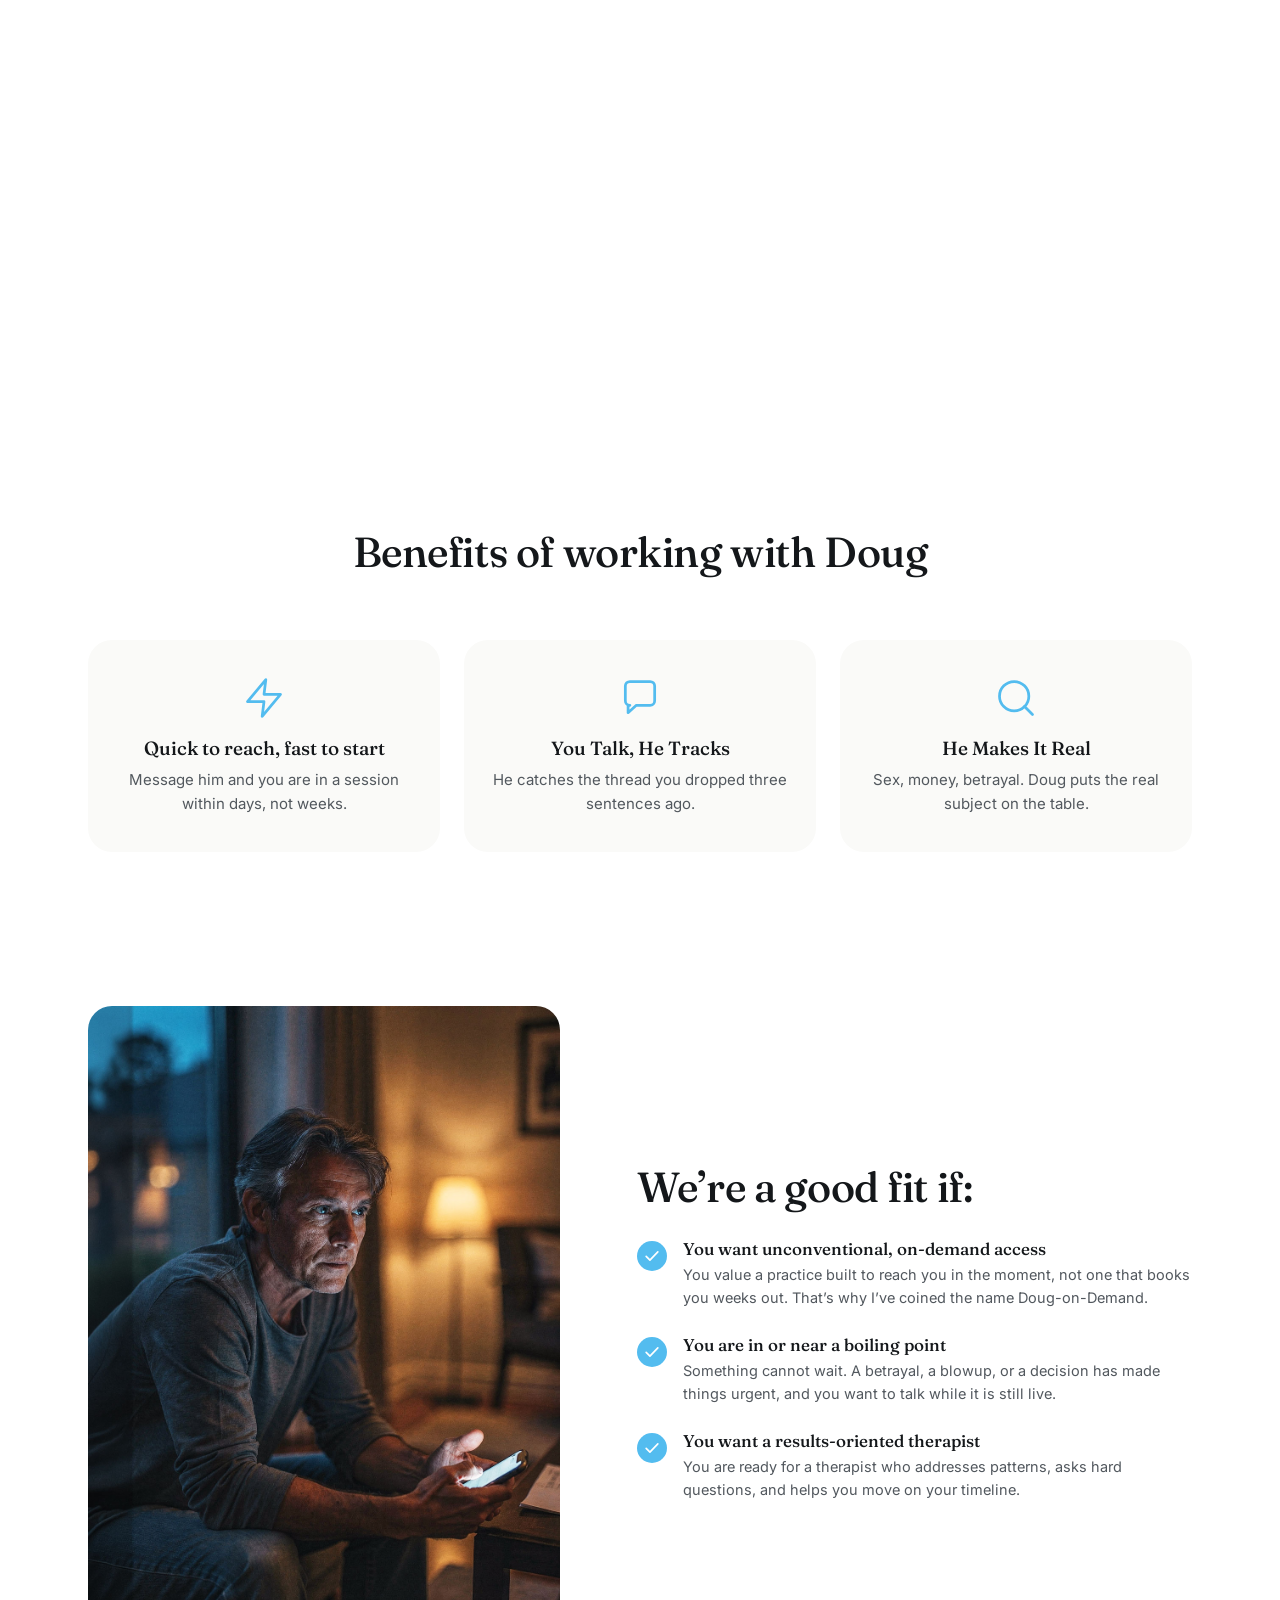
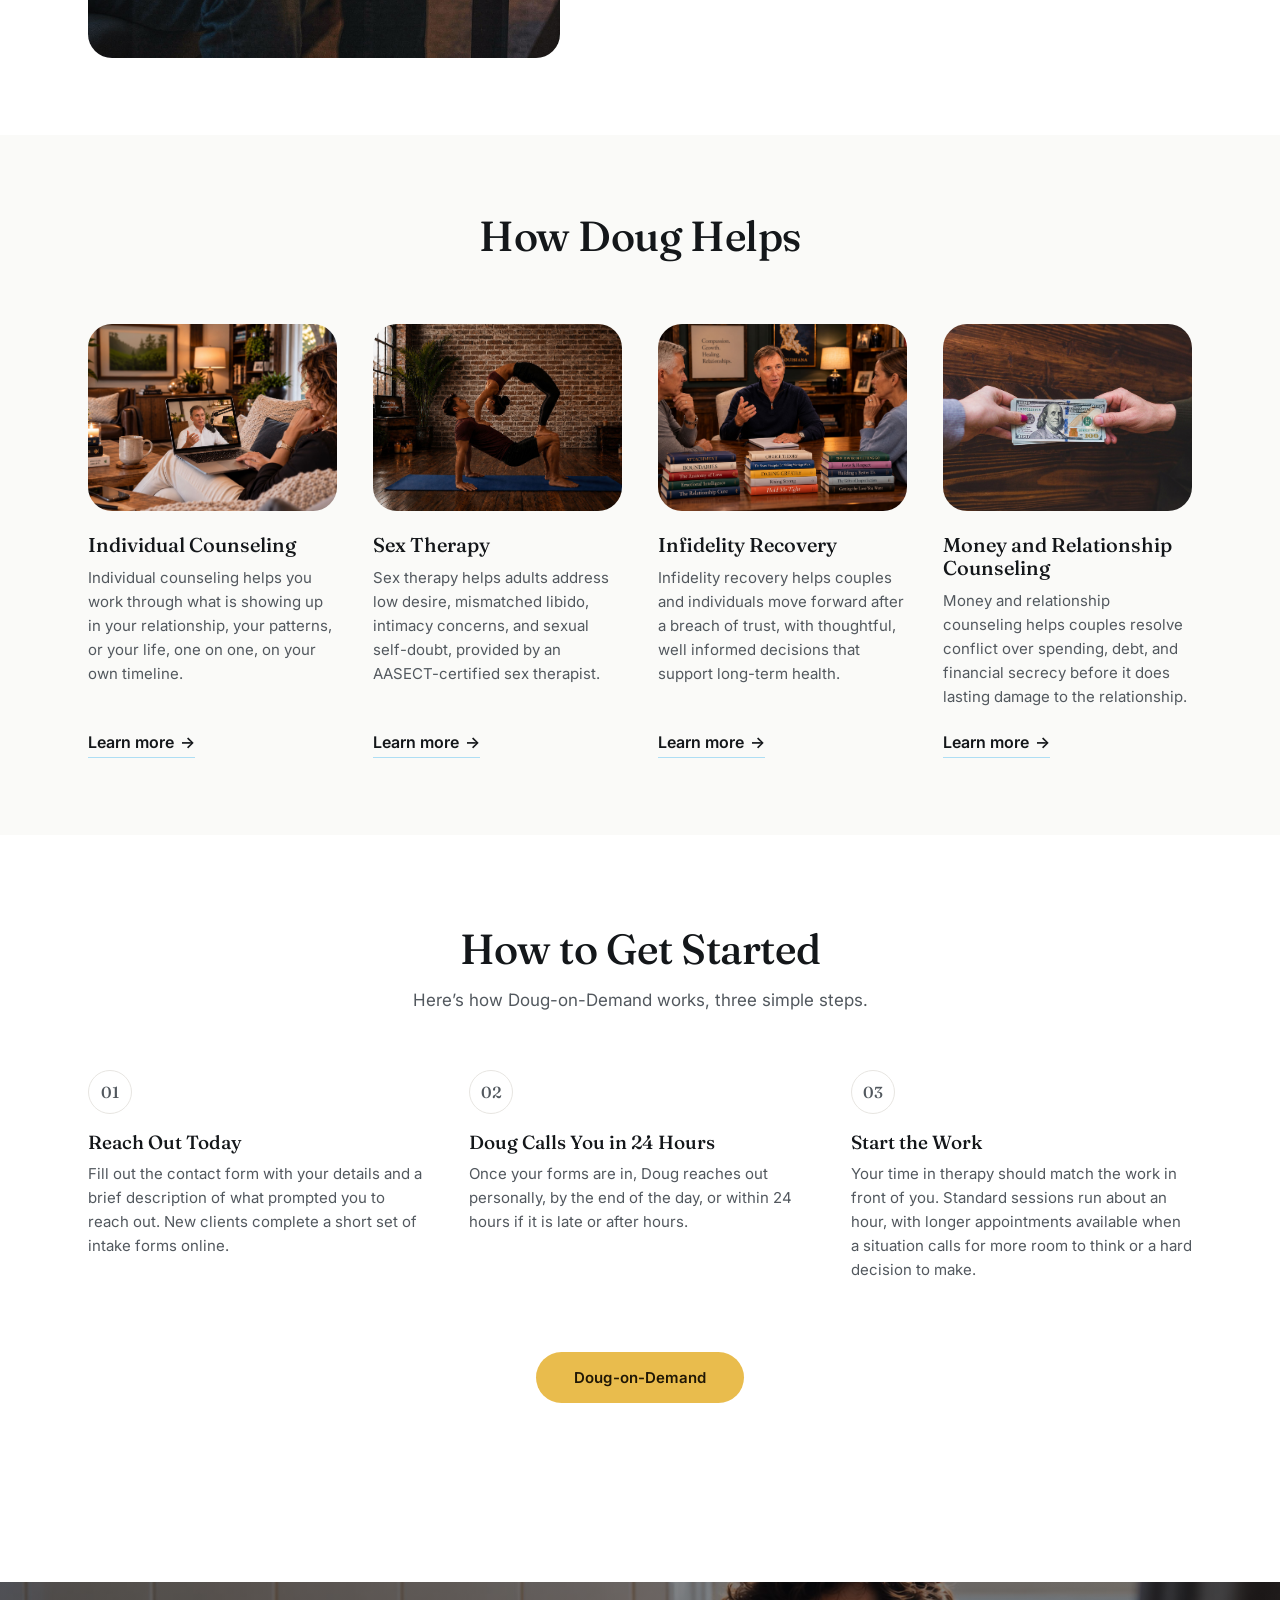
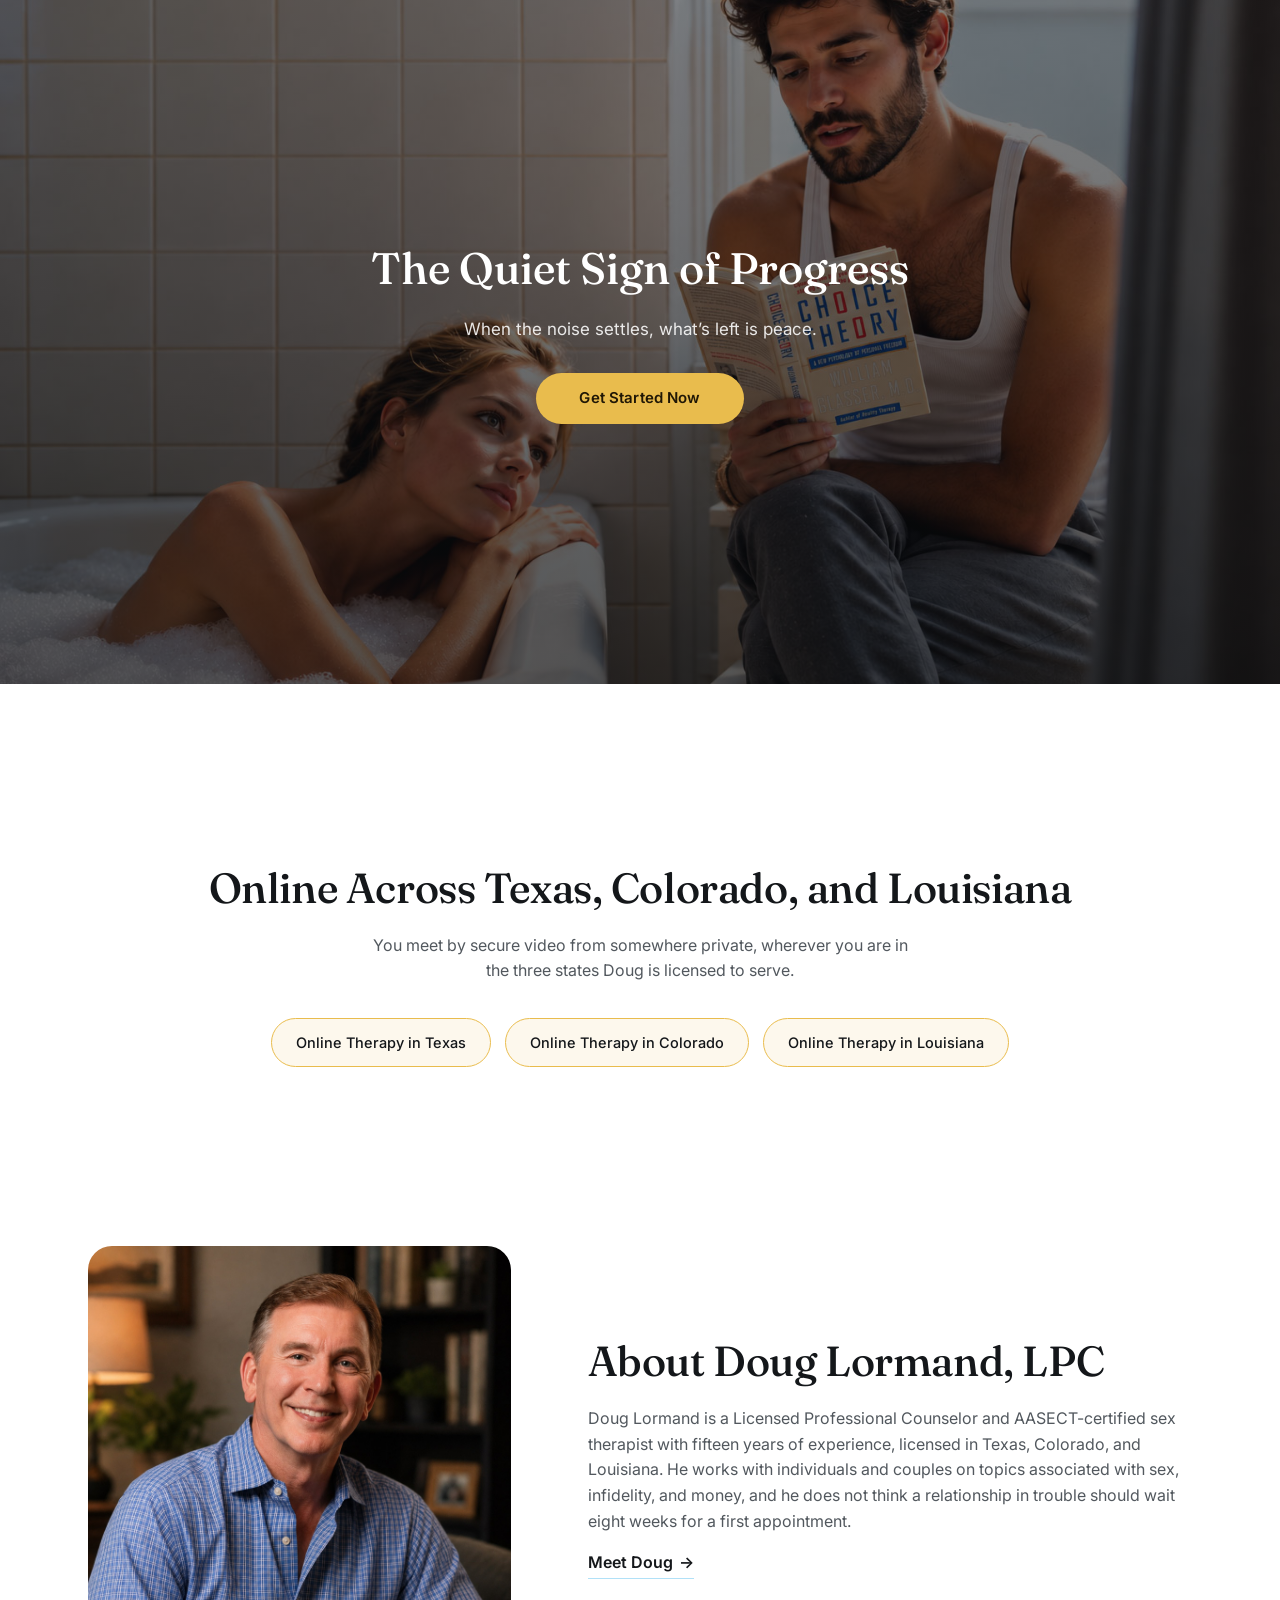
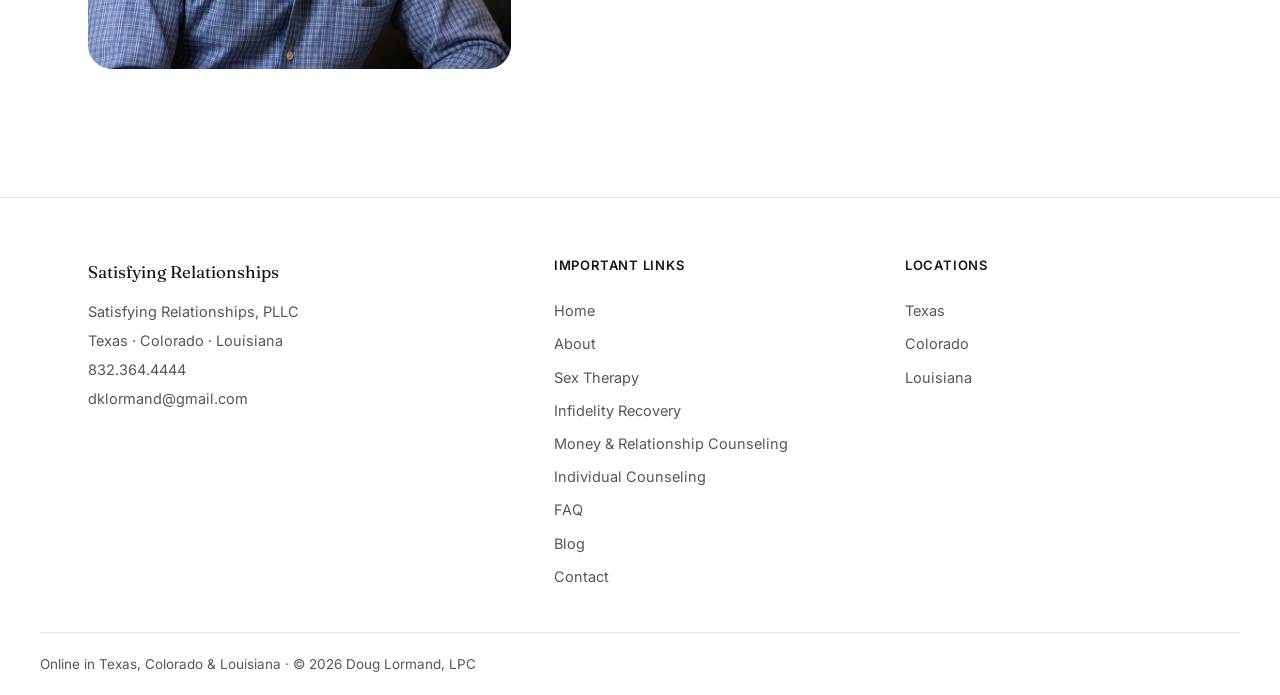
==== commit 60e06507: "Update site images and recent page tweaks - Update several therapy/location photos, remove unused   " ====
--- a/index.html
+++ b/index.html
@@ -18,7 +18,7 @@
 <!-- ============ NAV ============ -->
 <header class="nav" id="nav">
   <div class="nav__bar">
-    <a class="nav__logo" href="#top"><img class="nav__logo-mark" src="Images/sr-logo.png" alt="Satisfying Relationships logo"><span>Satisfying Relationships</span></a>
+    <a class="nav__logo" href="#top"><span>Satisfying Relationships</span></a>
 
     <nav class="nav__links" aria-label="Primary">
       <div class="nav__dropdown">
@@ -109,7 +109,7 @@
 
     <div class="hero__content">
       <p class="hero__eyebrow reveal">Licensed Professional Counselor &middot; AASECT-Certified Sex Therapist</p>
-      <h1 class="hero__headline reveal">Some Things Can&rsquo;t Wait Eight Weeks</h1>
+      <h1 class="hero__headline reveal">Some Things Can&rsquo;t Wait Another Day</h1>
       <p class="hero__sub reveal">Couples and sex therapy for individuals and couples across Texas, Colorado, and Louisiana. First session booked in under 24 hours.</p>
       <div class="hero__actions reveal">
         <doug-cta href="contact.html" label="Get Started Now" hover-label="Doug-on-Demand"></doug-cta>
@@ -347,7 +347,6 @@
 <footer class="footer">
   <div class="wrap footer__grid">
     <div class="footer__brand">
-      <img class="footer__brand-mark" src="Images/sr-logo.png" alt="Satisfying Relationships logo">
       <span class="footer__logo">Satisfying Relationships</span>
       <p>Satisfying Relationships, PLLC</p>
       <p>Texas &middot; Colorado &middot; Louisiana</p>
--- a/css/styles.css
+++ b/css/styles.css
@@ -196,12 +196,6 @@
   font-size: 18px;
   font-weight: 500;
   white-space: nowrap;
-}
-
-.nav__logo-mark {
-  height: 32px;
-  width: auto;
-  display: block;
 }
 
 .nav__links {
@@ -853,7 +847,7 @@
 }
 
 .quiet-progress__bg { position: absolute; inset: 0; width: 100%; height: 100%; object-fit: cover; }
-.quiet-progress__scrim { position: absolute; inset: 0; background: linear-gradient(180deg, rgba(10,12,14,0.30) 0%, rgba(10,12,14,0.50) 100%); }
+.quiet-progress__scrim { position: absolute; inset: 0; background: linear-gradient(180deg, rgba(10,12,14,0.50) 0%, rgba(10,12,14,0.70) 100%); }
 
 .quiet-progress__content { position: relative; z-index: 1; padding: 0 24px; max-width: 640px; display: flex; flex-direction: column; align-items: center; text-align: center; }
 .quiet-progress__content h2 { color: #fff; font-size: clamp(28px, 4vw, 44px); }
@@ -998,6 +992,13 @@
   object-fit: cover;
   border-radius: var(--radius-lg);
 }
+.content-block__signature {
+  width: 100%;
+  height: auto;
+  display: block;
+  margin-top: 20px;
+  border-radius: var(--radius-lg);
+}
 .content-block__text p:last-child { margin-bottom: 0; }
 .content-block__callout {
   margin-top: 24px;
@@ -1047,7 +1048,7 @@
 .plain-list-row__image .content-block__img { height: 100%; }
 @media (max-width: 900px) {
   .plain-list-row { grid-template-columns: 1fr; }
-  .plain-list-row__image { position: static; max-width: 420px; margin: 0 auto; }
+  .plain-list-row__image { position: static; max-width: 420px; margin: 0 auto; order: -1; }
 }
 .plain-list-block h2 { text-align: center; margin-bottom: 20px; }
 .plain-list-block__intro { text-align: center; font-weight: 600; color: var(--color-text); margin-bottom: 20px; }
@@ -1156,7 +1157,6 @@
   .footer__grid { grid-template-columns: 1fr; gap: 32px; }
 }
 
-.footer__brand-mark { height: 40px; width: auto; display: block; margin-bottom: 14px; }
 .footer__brand .footer__logo { display: block; margin-bottom: 14px; }
 .footer__brand p { margin: 0 0 6px; font-size: 14.5px; color: var(--color-text-soft); }
 .footer__brand a { color: var(--color-text-soft); }
